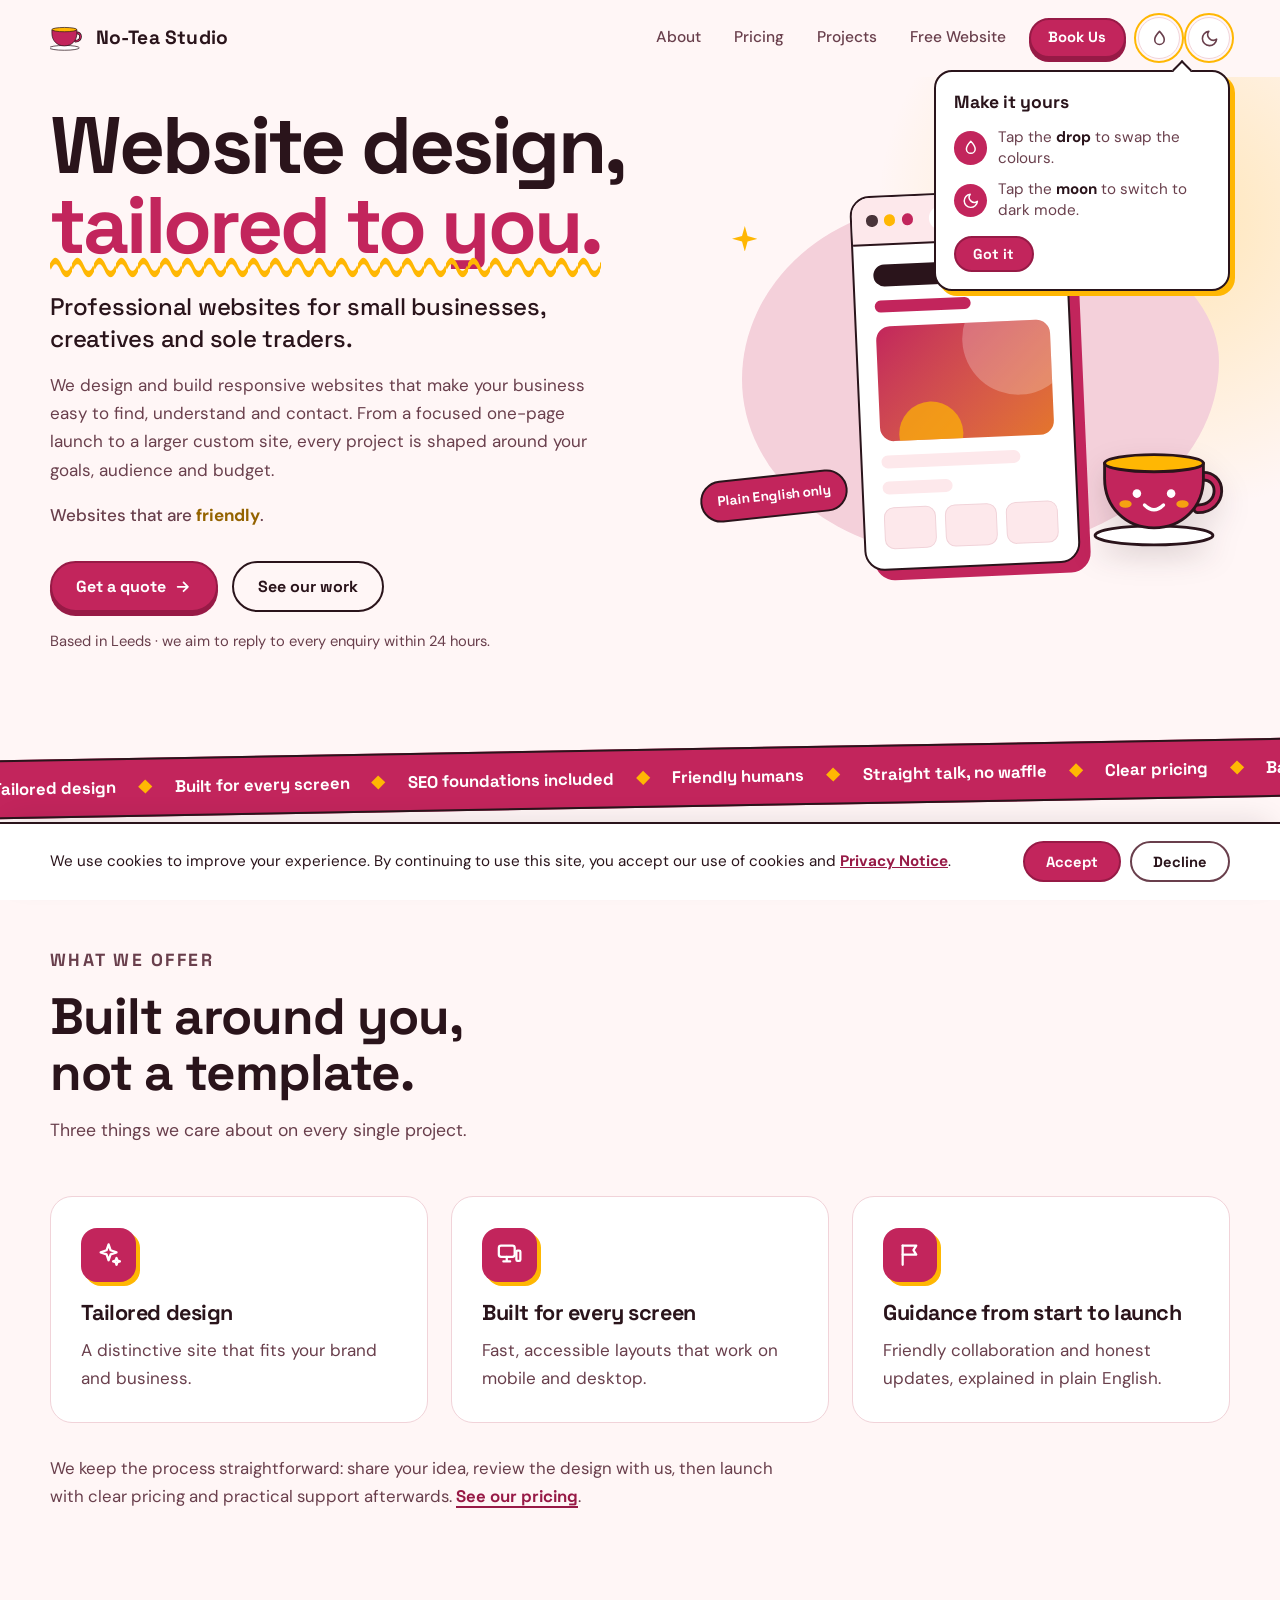
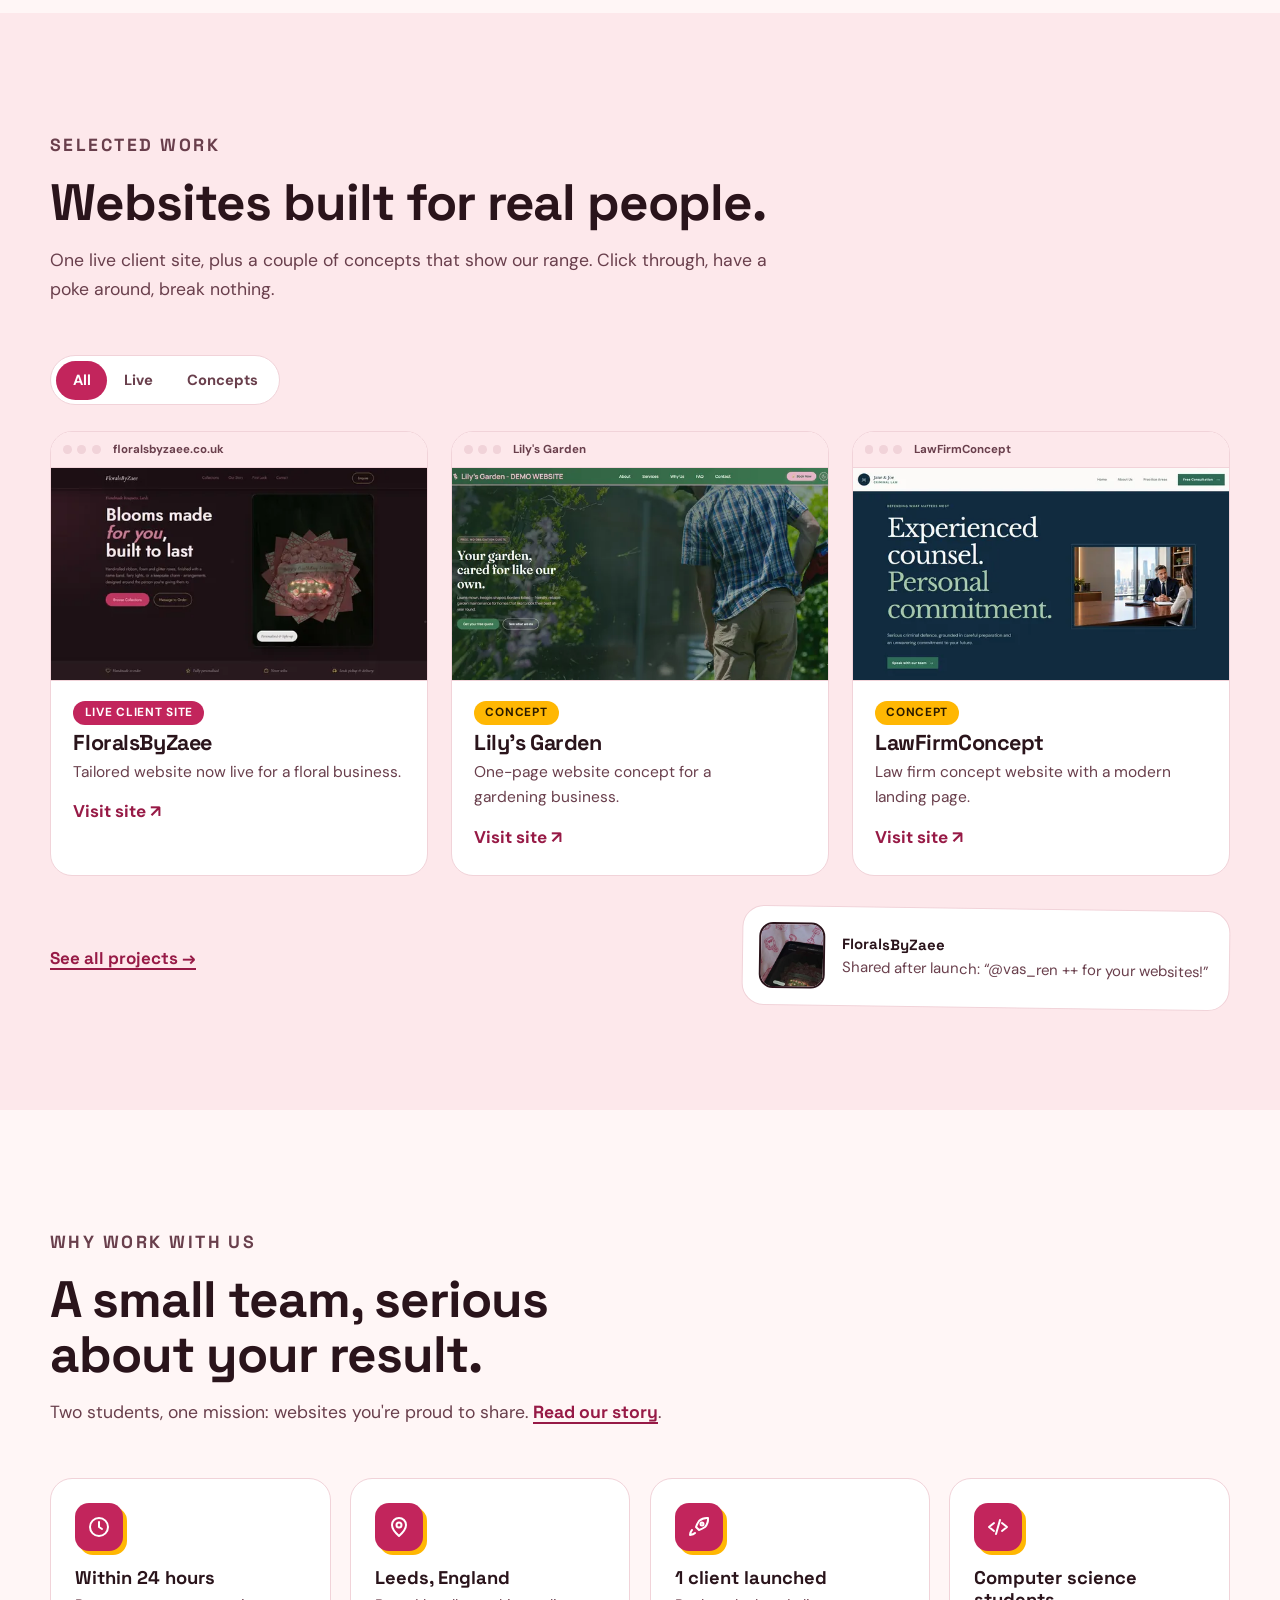
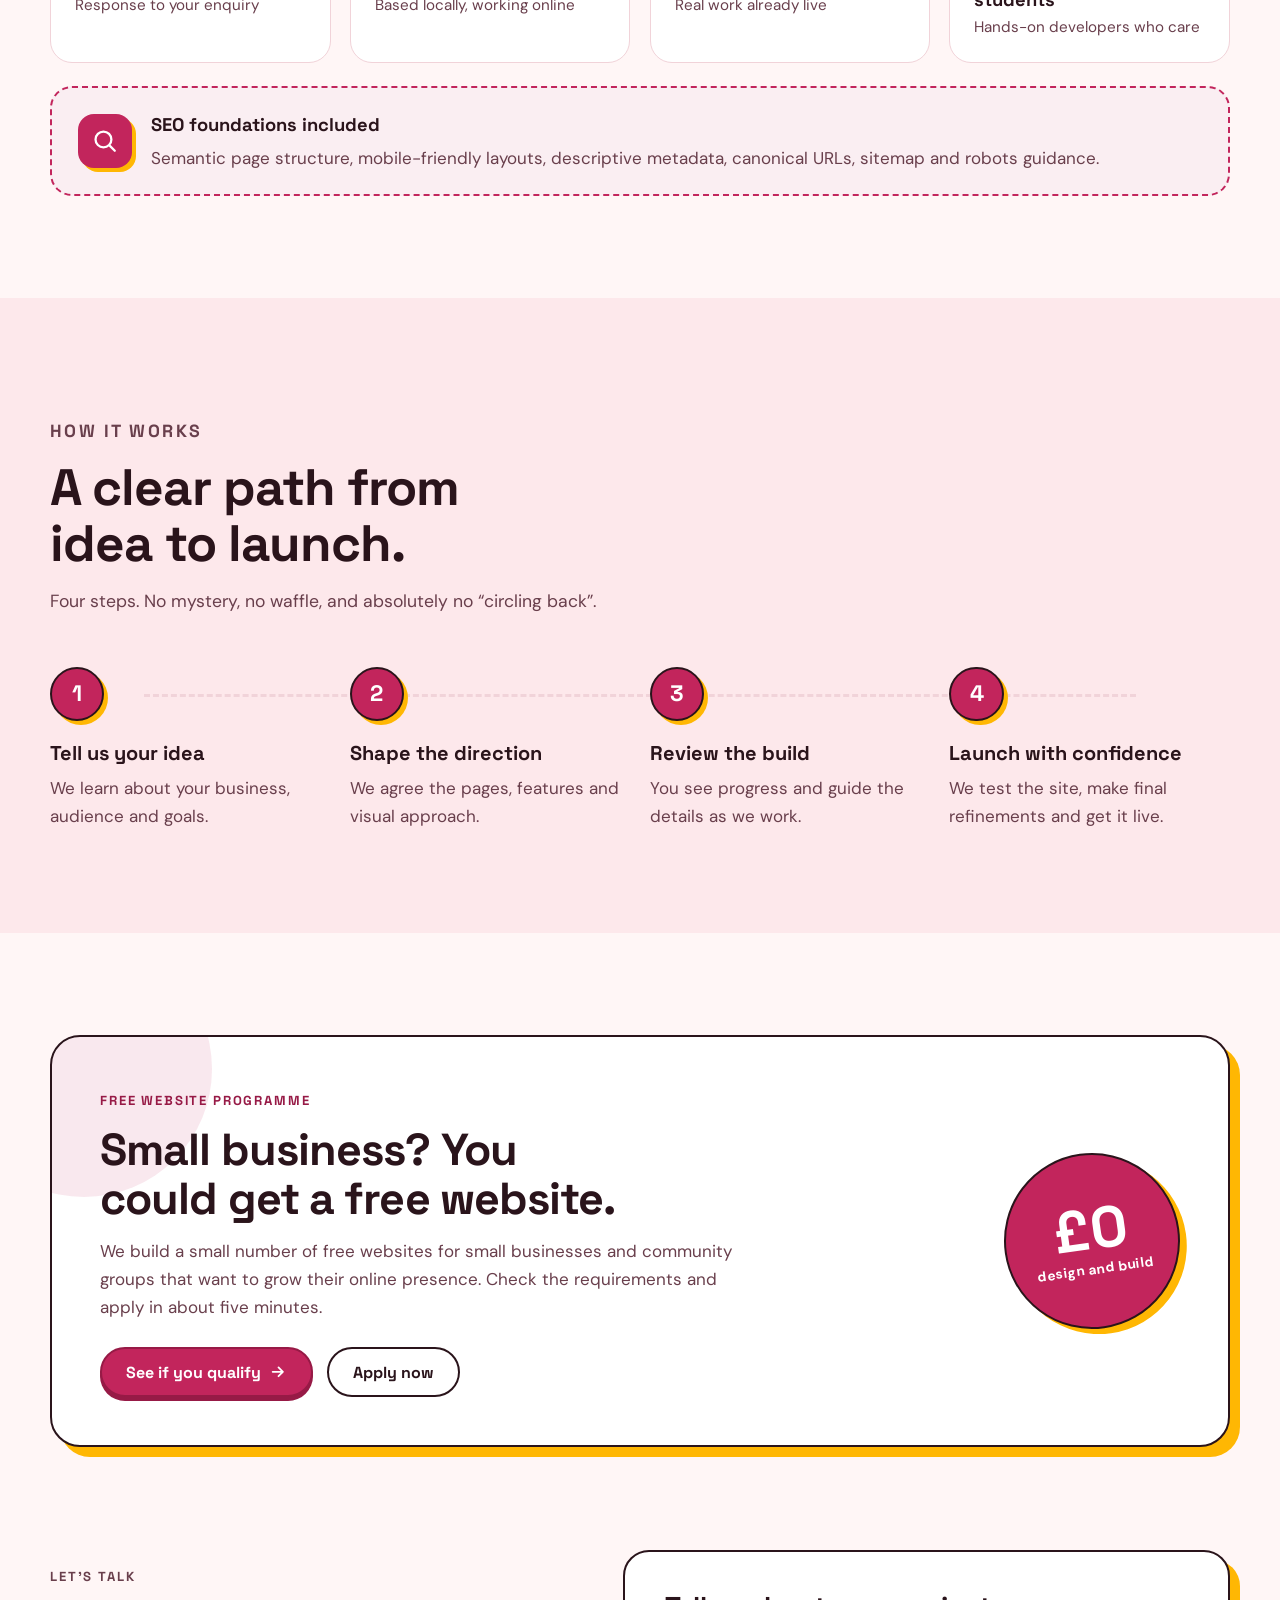
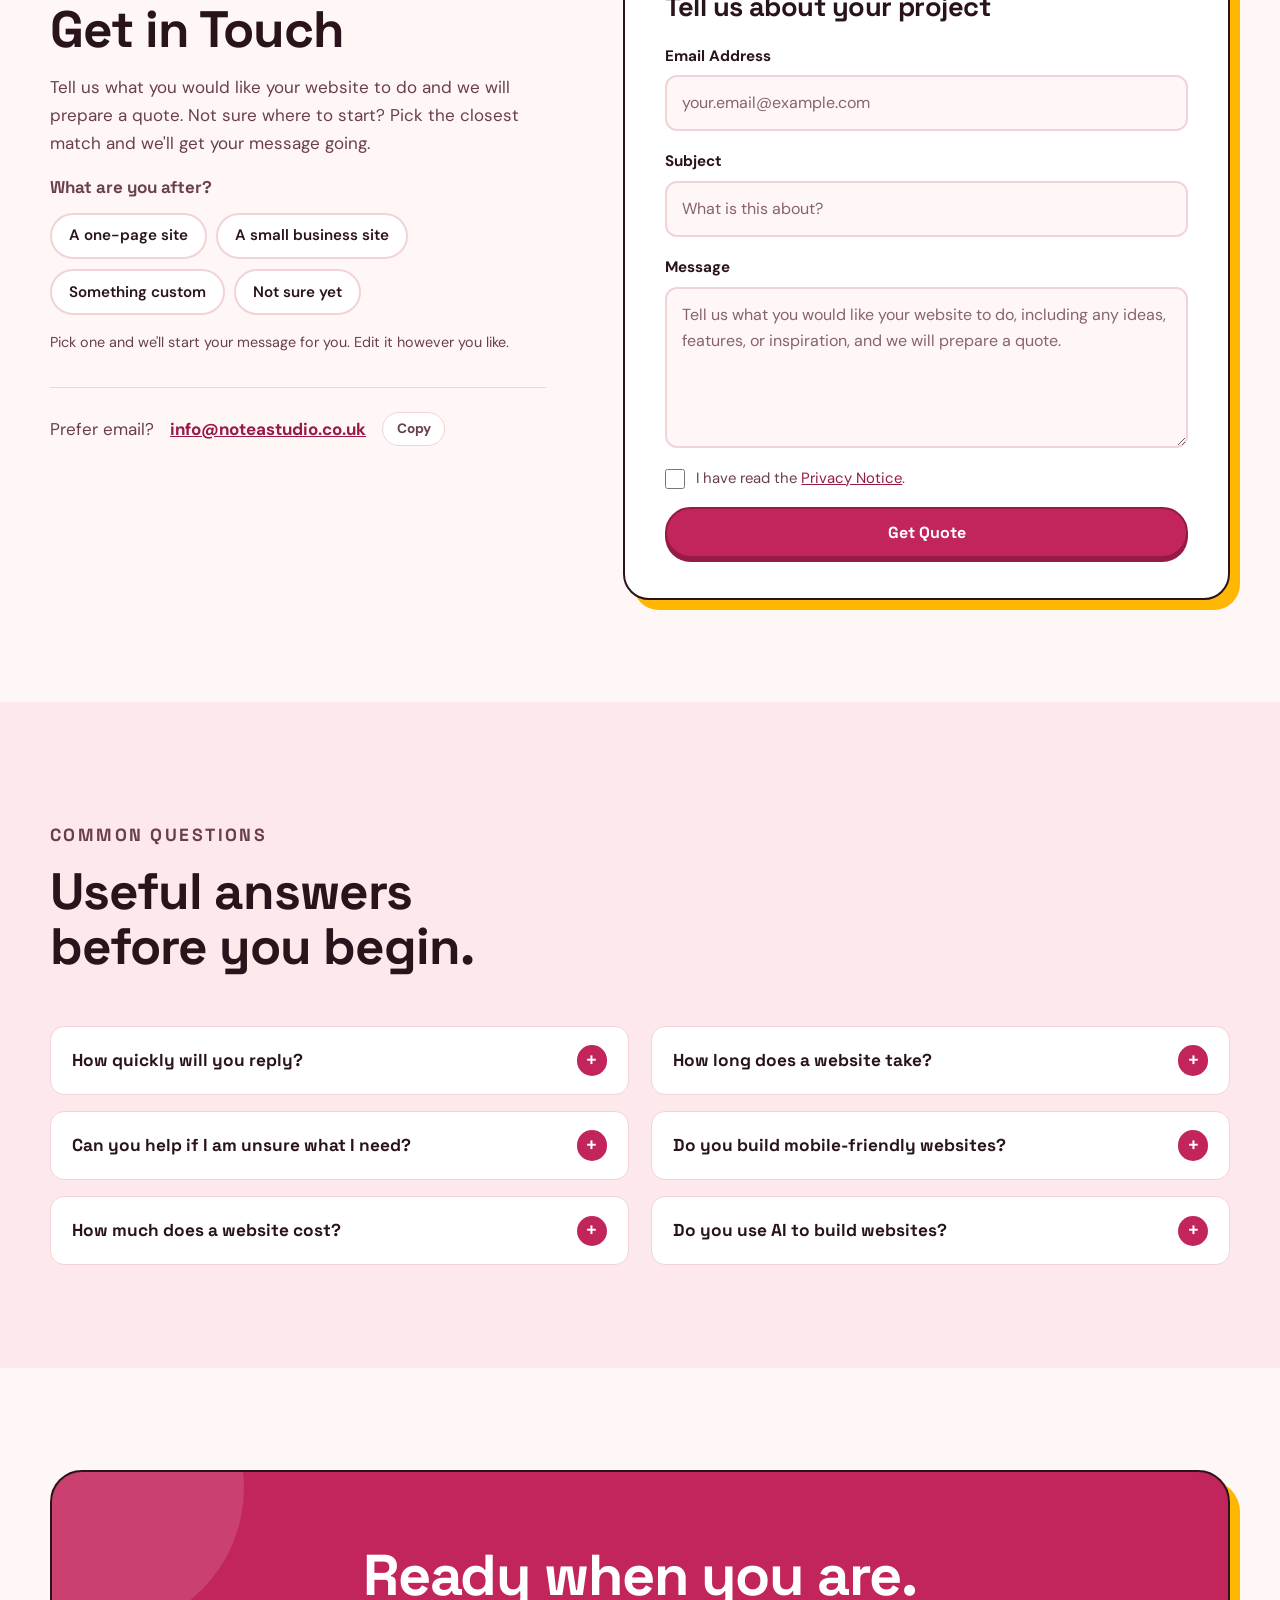
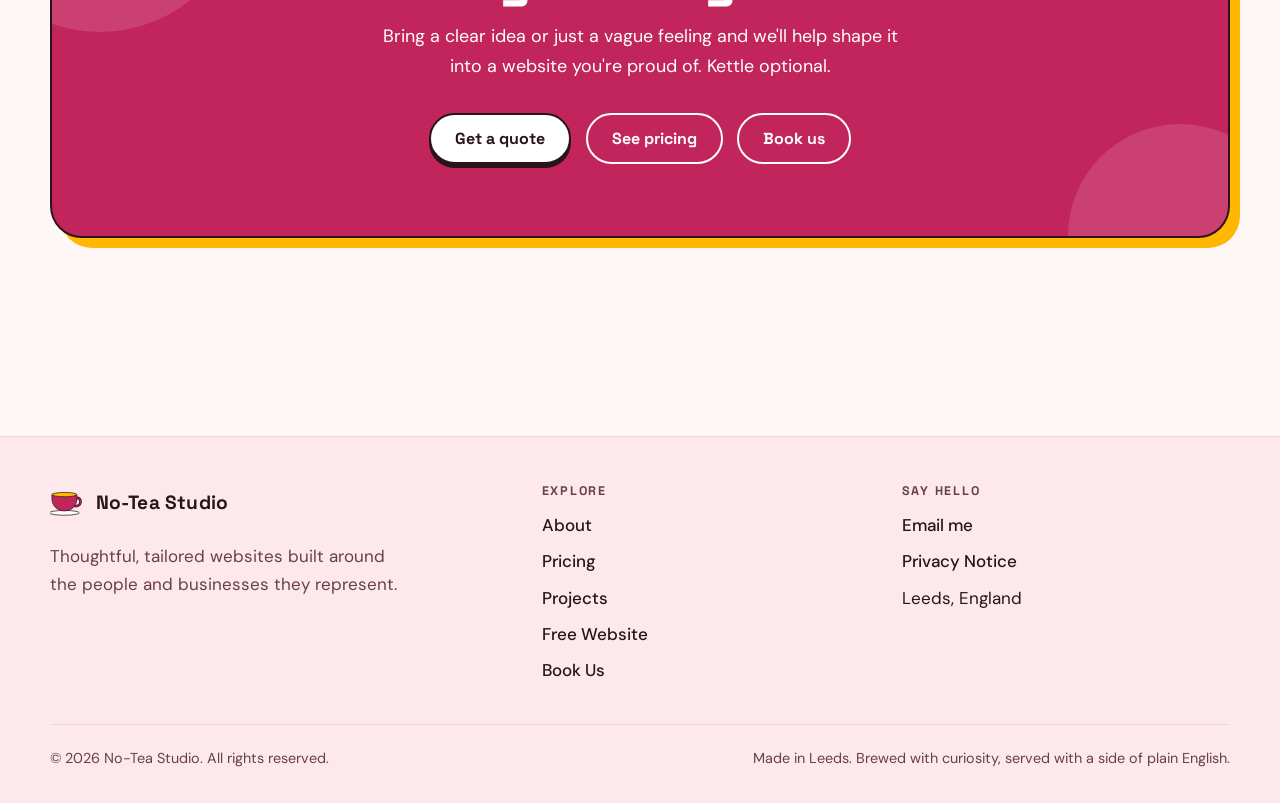
==== index.html @ a6f44cc9 "Free website section" ====
<!DOCTYPE html>
<html lang="en-GB" data-theme="light" data-palette="hibiscus">
<head>
    <meta charset="UTF-8">
    <!-- Sets theme (light/dark) and palette before first paint so there is no flash.
         Falls back to a visible page if home.js ever fails to load. -->
    <script>
        (function () {
            var d = document.documentElement;
            var theme = 'light';
            var palette = 'hibiscus';
            try {
                var stored = localStorage.getItem('theme');
                theme = stored || (window.matchMedia && window.matchMedia('(prefers-color-scheme: dark)').matches ? 'dark' : 'light');
                var p = localStorage.getItem('palette');
                if (/^(matcha|builders|earlgrey|hibiscus)$/.test(p || '')) { palette = p; }
            } catch (e) { }
            d.setAttribute('data-theme', theme);
            d.setAttribute('data-palette', palette);
            d.classList.add('js');
            setTimeout(function () {
                if (!d.classList.contains('js-ready')) { d.classList.remove('js'); }
            }, 5000);
        })();
    </script>
    <meta name="viewport" content="width=device-width, initial-scale=1.0">
    <meta name="color-scheme" content="light dark">
    <meta name="theme-color" content="#fff6f6" media="(prefers-color-scheme: light)">
    <meta name="theme-color" content="#1a0d12" media="(prefers-color-scheme: dark)">

    <!-- Traditional fallback favicon for older browsers -->
    <link rel="shortcut icon" href="/images/favicon.ico">

    <!-- Standard PNG favicons for modern browsers and Google Search -->
    <link rel="icon" type="image/png" sizes="32x32" href="/images/favicon-32x32.png">
    <link rel="icon" type="image/png" sizes="192x192" href="/images/favicon-192x192.png">

    <!-- Apple Touch Icon for iOS devices -->
    <link rel="apple-touch-icon" sizes="180x180" href="/images/apple-touch-icon.png">

    <title>No-Tea Studio | Tailored Website Design</title>
    <meta name="description" content="No-Tea Studio creates thoughtful, tailored websites for businesses and people with something to say.">
    <meta name="author" content="No-Tea Studio">
    <meta name="robots" content="index, follow, max-image-preview:large">
    <link rel="canonical" href="https://noteastudio.co.uk/">
    <link rel="alternate" hreflang="en-GB" href="https://noteastudio.co.uk/">
    <link rel="alternate" hreflang="x-default" href="https://noteastudio.co.uk/">

    <!-- Open Graph / social sharing -->
    <meta property="og:title" content="No-Tea Studio | Tailored Website Design">
    <meta property="og:description" content="Thoughtful, tailored websites built around the people and businesses they represent.">
    <meta property="og:type" content="website">
    <meta property="og:url" content="https://noteastudio.co.uk/">
    <meta property="og:site_name" content="No-Tea Studio">
    <meta property="og:locale" content="en_GB">
    <meta property="og:image" content="https://noteastudio.co.uk/images/og-image.png">
    <meta property="og:image:width" content="1200">
    <meta property="og:image:height" content="630">
    <meta property="og:image:alt" content="No-Tea Studio: website design, tailored to you, with a preview of a client website.">
    <meta name="twitter:card" content="summary_large_image">
    <meta name="twitter:title" content="No-Tea Studio | Tailored Website Design">
    <meta name="twitter:description" content="Thoughtful, tailored websites built around the people and businesses they represent.">
    <meta name="twitter:image" content="https://noteastudio.co.uk/images/og-image.png">
    <meta name="twitter:image:alt" content="No-Tea Studio: website design, tailored to you, with a preview of a client website.">

    <!-- Fonts -->
    <link rel="preconnect" href="https://fonts.googleapis.com">
    <link rel="preconnect" href="https://fonts.gstatic.com" crossorigin>
    <link rel="stylesheet" href="https://fonts.googleapis.com/css2?family=DM+Sans:wght@400;500;700&family=Space+Grotesk:wght@500;600;700&display=swap">
    <link rel="stylesheet" href="home.css">

    <!-- Structured data: business, website, page and FAQ (FAQ text mirrors the visible FAQ below) -->
    <script type="application/ld+json">
        {
            "@context": "https://schema.org",
            "@graph": [
                {
                    "@type": "ProfessionalService",
                    "@id": "https://noteastudio.co.uk/#business",
                    "name": "No-Tea Studio",
                    "description": "Thoughtful, tailored website design services.",
                    "email": "info@noteastudio.co.uk",
                    "url": "https://noteastudio.co.uk/",
                    "logo": "https://noteastudio.co.uk/images/favicon-192x192.png",
                    "image": "https://noteastudio.co.uk/images/og-image.png",
                    "address": {
                        "@type": "PostalAddress",
                        "addressLocality": "Leeds",
                        "addressRegion": "England",
                        "addressCountry": "GB"
                    },
                    "areaServed": "Leeds, England",
                    "serviceType": "Website design",
                    "contactPoint": {
                        "@type": "ContactPoint",
                        "contactType": "customer enquiries",
                        "email": "info@noteastudio.co.uk",
                        "availableLanguage": "English"
                    },
                    "hasOfferCatalog": {
                        "@type": "OfferCatalog",
                        "name": "Website design services",
                        "itemListElement": [
                            { "@type": "Offer", "itemOffered": { "@type": "Service", "name": "Tailored website design" } },
                            { "@type": "Offer", "itemOffered": { "@type": "Service", "name": "Responsive, mobile-friendly website development" } },
                            { "@type": "Offer", "itemOffered": { "@type": "Service", "name": "SEO foundations for new websites" } }
                        ]
                    }
                },
                {
                    "@type": "WebSite",
                    "@id": "https://noteastudio.co.uk/#website",
                    "url": "https://noteastudio.co.uk/",
                    "name": "No-Tea Studio",
                    "inLanguage": "en-GB",
                    "publisher": { "@id": "https://noteastudio.co.uk/#business" }
                },
                {
                    "@type": "WebPage",
                    "@id": "https://noteastudio.co.uk/#webpage",
                    "url": "https://noteastudio.co.uk/",
                    "name": "No-Tea Studio | Tailored Website Design",
                    "description": "No-Tea Studio creates thoughtful, tailored websites for businesses and people with something to say.",
                    "inLanguage": "en-GB",
                    "isPartOf": { "@id": "https://noteastudio.co.uk/#website" },
                    "about": { "@id": "https://noteastudio.co.uk/#business" },
                    "primaryImageOfPage": {
                        "@type": "ImageObject",
                        "url": "https://noteastudio.co.uk/images/og-image.png",
                        "width": 1200,
                        "height": 630
                    }
                },
                {
                    "@type": "FAQPage",
                    "mainEntity": [
                        {
                            "@type": "Question",
                            "name": "How quickly will you reply?",
                            "acceptedAnswer": {
                                "@type": "Answer",
                                "text": "We aim to respond to every enquiry within 24 hours."
                            }
                        },
                        {
                            "@type": "Question",
                            "name": "How long does a website take?",
                            "acceptedAnswer": {
                                "@type": "Answer",
                                "text": "Timing depends on the size and complexity of the project. We agree a clear timeline before development begins."
                            }
                        },
                        {
                            "@type": "Question",
                            "name": "Can you help if I am unsure what I need?",
                            "acceptedAnswer": {
                                "@type": "Answer",
                                "text": "Yes. We can help shape the pages, features and direction around your goals and budget."
                            }
                        },
                        {
                            "@type": "Question",
                            "name": "Do you build mobile-friendly websites?",
                            "acceptedAnswer": {
                                "@type": "Answer",
                                "text": "Yes. Every site is designed and tested to work across mobile, tablet and desktop screens."
                            }
                        },
                        {
                            "@type": "Question",
                            "name": "How much does a website cost?",
                            "acceptedAnswer": {
                                "@type": "Answer",
                                "text": "It depends on the size and features of your site. We keep pricing transparent with no hidden fees, and you can see our packages on the Pricing page."
                            }
                        },
                        {
                            "@type": "Question",
                            "name": "Do you use AI to build websites?",
                            "acceptedAnswer": {
                                "@type": "Answer",
                                "text": "We write custom code ourselves and use AI as a helper for things like styling refinement, colour palettes, bulk updates and optimisation. We review everything, and we are open about how we work."
                            }
                        }
                    ]
                }
            ]
        }
    </script>
</head>
<body>
    <a class="skip-link" href="#main">Skip to content</a>
    <div class="progress" aria-hidden="true"><span></span></div>

    <header class="site-header">
        <nav class="nav container" aria-label="Main">
            <a class="brand" href="/" aria-label="No-Tea Studio, home">
                <svg viewBox="20 44 150 94" aria-hidden="true">
                    <ellipse class="cup-saucer" cx="80" cy="132" rx="62" ry="10" />
                    <path class="cup-handle" d="M128 70c26-4 26 34-2 34" />
                    <path class="cup-handle-in" d="M128 70c26-4 26 34-2 34" />
                    <path class="cup-body" d="M28 56h104v16c0 30-22 52-52 52s-52-22-52-52z" />
                    <ellipse class="cup-tea" cx="80" cy="56" rx="52" ry="9" />
                </svg>
                <span>No-Tea Studio</span>
            </a>

            <div class="nav-panel" id="nav-panel">
                <ul class="nav-links">
                    <li><a href="/about/">About</a></li>
                    <li><a href="/pricing/">Pricing</a></li>
                    <li><a href="/projects/">Projects</a></li>
                    <li><a href="/free-website/">Free Website</a></li>
                </ul>
                <a class="btn btn-primary btn-sm nav-cta" href="/bookings/">Book Us</a>
            </div>

            <div class="nav-tools">
                <!-- Palette picker: Hibiscus (pink) is the default; visitors can switch and the choice is remembered -->
                <div class="palette">
                    <button class="tool-btn palette-btn" type="button" aria-haspopup="true" aria-expanded="false" aria-controls="palette-pop" aria-label="Choose a colour palette">
                        <svg viewBox="0 0 24 24" aria-hidden="true"><path d="M12 3s6 6.2 6 10.5A6 6 0 0 1 6 13.5C6 9.2 12 3 12 3z" /></svg>
                    </button>
                    <div class="palette-pop" id="palette-pop" role="radiogroup" aria-label="Colour palette" hidden>
                        <p class="palette-title">Pick your brew</p>
                        <button type="button" role="radio" aria-checked="true" data-palette="hibiscus"><span class="swatch" style="--sw1:#c2255c;--sw2:#ffb703"></span>Hibiscus</button>
                        <button type="button" role="radio" aria-checked="false" data-palette="matcha"><span class="swatch" style="--sw1:#2d6a4f;--sw2:#ff7a45"></span>Matcha</button>
                        <button type="button" role="radio" aria-checked="false" data-palette="builders"><span class="swatch" style="--sw1:#a24a17;--sw2:#f2b134"></span>Builder's Tea</button>
                        <button type="button" role="radio" aria-checked="false" data-palette="earlgrey"><span class="swatch" style="--sw1:#4a52c4;--sw2:#f59fb5"></span>Earl Grey</button>
                    </div>
                </div>

                <button class="theme-toggle" type="button" aria-label="Toggle dark mode">
                    <svg class="icon-sun" viewBox="0 0 24 24">
                        <circle cx="12" cy="12" r="4" />
                        <path d="M12 2v2M12 20v2M4.93 4.93l1.41 1.41M17.66 17.66l1.41 1.41M2 12h2M20 12h2M6.34 17.66l-1.41 1.41M19.07 4.93l-1.41 1.41" />
                    </svg>
                    <svg class="icon-moon" viewBox="0 0 24 24">
                        <path d="M21 12.79A9 9 0 1 1 11.21 3 7 7 0 0 0 21 12.79Z" />
                    </svg>
                </button>

                <button class="tool-btn nav-burger" type="button" aria-expanded="false" aria-controls="nav-panel" aria-label="Open menu"><span></span></button>
            </div>
        </nav>
    </header>

    <main id="main">
        <!-- ============ HERO ============ -->
        <section class="hero" aria-labelledby="hero-heading">
            <div class="container hero-grid">
                <div class="hero-text">
                    <h1 id="hero-heading">Website design, <span class="hl">tailored to you.</span></h1>
                    <p class="lead">Professional websites for small businesses, creatives and sole traders.</p>
                    <p class="hero-copy">We design and build responsive websites that make your business easy to find, understand and contact. From a focused one-page launch to a larger custom site, every project is shaped around your goals, audience and budget.</p>
                    <p class="rotator-line">Websites that are <span class="rotator" data-words="friendly|fast|findable|plain-spoken|mobile-ready|yours">friendly</span>.</p>
                    <div class="hero-actions">
                        <a class="btn btn-primary" href="#contact">Get a quote
                            <svg viewBox="0 0 24 24" aria-hidden="true"><path d="M5 12h14M13 6l6 6-6 6" /></svg></a>
                        <a class="btn btn-ghost" href="#work">See our work</a>
                    </div>
                    <p class="hero-note">Based in Leeds &middot; we aim to reply to every enquiry within 24 hours.</p>
                </div>

                <div class="hero-art">
                    <div class="art-blob" aria-hidden="true"></div>
                    <svg class="spark spark-a" viewBox="0 0 24 24" aria-hidden="true"><path d="M12 0l2.6 9.4L24 12l-9.4 2.6L12 24l-2.6-9.4L0 12l9.4-2.6z" /></svg>
                    <svg class="spark spark-b" viewBox="0 0 24 24" aria-hidden="true"><path d="M12 0l2.6 9.4L24 12l-9.4 2.6L12 24l-2.6-9.4L0 12l9.4-2.6z" /></svg>
                    <div class="sticker sticker-a" aria-hidden="true">24-hour reply goal</div>
                    <div class="sticker sticker-b" aria-hidden="true">Plain English only</div>

                    <div class="art-layer" data-depth="12" aria-hidden="true">
                        <div class="art-window">
                            <div class="art-bar"><i></i><i></i><i></i><span class="art-url">yourbrand.co.uk</span></div>
                            <div class="art-body">
                                <span class="art-line strong w-80"></span>
                                <span class="art-line pop w-55"></span>
                                <div class="art-hero-img"></div>
                                <span class="art-line w-80"></span>
                                <span class="art-line w-40"></span>
                                <div class="art-cards"><span></span><span></span><span></span></div>
                            </div>
                        </div>
                    </div>

                    <button class="art-cup" type="button" aria-label="Teacup: hover or focus for a fun fact">
                        <svg viewBox="0 0 160 150" aria-hidden="true">
                            <g class="cup-steam">
                                <path d="M58 40c-8-8 8-14 0-26" />
                                <path d="M82 40c-8-8 8-14 0-26" />
                                <path d="M106 40c-8-8 8-14 0-26" />
                            </g>
                            <ellipse class="cup-saucer" cx="80" cy="132" rx="62" ry="10" />
                            <path class="cup-handle" d="M128 70c26-4 26 34-2 34" />
                            <path class="cup-handle-in" d="M128 70c26-4 26 34-2 34" />
                            <path class="cup-body" d="M28 56h104v16c0 30-22 52-52 52s-52-22-52-52z" />
                            <ellipse class="cup-tea" cx="80" cy="56" rx="52" ry="9" />
                            <circle class="cup-eye" cx="62" cy="88" r="4.5" />
                            <circle class="cup-eye" cx="98" cy="88" r="4.5" />
                            <ellipse class="cup-cheek" cx="50" cy="99" rx="6.5" ry="4" />
                            <ellipse class="cup-cheek" cx="110" cy="99" rx="6.5" ry="4" />
                            <path class="cup-face" d="M70 100q10 10 20 0" />
                        </svg>
                    </button>
                    <p class="cup-bubble" id="cup-bubble" role="status" aria-live="polite"></p>
                </div>
            </div>
        </section>

        <div class="marquee-wrap">
            <div class="marquee" role="group" aria-label="What you get with No-Tea Studio">
                <div class="marquee-track">
                    <ul class="marquee-group">
                        <li>Tailored design</li>
                        <li>Built for every screen</li>
                        <li>SEO foundations included</li>
                        <li>Friendly humans</li>
                        <li>Straight talk, no waffle</li>
                        <li>Clear pricing</li>
                        <li>Based in Leeds</li>
                        <li>Tea optional</li>
                    </ul>
                    <ul class="marquee-group" aria-hidden="true">
                        <li>Tailored design</li>
                        <li>Built for every screen</li>
                        <li>SEO foundations included</li>
                        <li>Friendly humans</li>
                        <li>Straight talk, no waffle</li>
                        <li>Clear pricing</li>
                        <li>Based in Leeds</li>
                        <li>Tea optional</li>
                    </ul>
                </div>
            </div>
        </div>

        <!-- ============ WHAT WE OFFER ============ -->
        <section class="section" id="services" aria-labelledby="offer-heading">
            <div class="container">
                <div class="section-head reveal">
                    <p class="eyebrow">What we offer</p>
                    <h2 id="offer-heading">Built around you, not a template.</h2>
                    <p>Three things we care about on every single project.</p>
                </div>
                <ul class="offer-grid" aria-label="What we offer">
                    <li class="offer-card reveal">
                        <div class="icon-tile" aria-hidden="true">
                            <svg viewBox="0 0 24 24"><path d="M12 3l1.8 5.2L19 10l-5.2 1.8L12 17l-1.8-5.2L5 10l5.2-1.8z" /><path d="M19 15l.8 2.2L22 18l-2.2.8L19 21l-.8-2.2L16 18l2.2-.8z" /></svg>
                        </div>
                        <h3>Tailored design</h3>
                        <p>A distinctive site that fits your brand and business.</p>
                    </li>
                    <li class="offer-card reveal">
                        <div class="icon-tile" aria-hidden="true">
                            <svg viewBox="0 0 24 24"><rect x="2.5" y="4" width="14" height="10" rx="2" /><path d="M6.5 18h6M9.5 14v4" /><rect x="18" y="8.5" width="3.5" height="9" rx="1" /></svg>
                        </div>
                        <h3>Built for every screen</h3>
                        <p>Fast, accessible layouts that work on mobile and desktop.</p>
                    </li>
                    <li class="offer-card reveal">
                        <div class="icon-tile" aria-hidden="true">
                            <svg viewBox="0 0 24 24"><path d="M5 21V4" /><path d="M5 4h12l-2.5 4 2.5 4H5" /></svg>
                        </div>
                        <h3>Guidance from start to launch</h3>
                        <p>Friendly collaboration and honest updates, explained in plain English.</p>
                    </li>
                </ul>
                <p class="offer-note reveal">We keep the process straightforward: share your idea, review the design with us, then launch with clear pricing and practical support afterwards. <a class="text-link" href="/pricing/">See our pricing</a>.</p>
            </div>
        </section>

        <!-- ============ SELECTED WORK ============ -->
        <section class="section section-alt" id="work" aria-labelledby="results-heading">
            <div class="container">
                <div class="section-head reveal">
                    <p class="eyebrow">Selected work</p>
                    <h2 id="results-heading">Websites built for real people.</h2>
                    <p>One live client site, plus a couple of concepts that show our range. Click through, have a poke around, break nothing.</p>
                </div>

                <div class="work-tools reveal">
                    <div class="seg" role="group" aria-label="Filter projects">
                        <button type="button" data-filter="all" aria-pressed="true">All</button>
                        <button type="button" data-filter="live" aria-pressed="false">Live</button>
                        <button type="button" data-filter="concept" aria-pressed="false">Concepts</button>
                    </div>
                </div>

                <div class="work-grid">
                    <a class="work-card reveal" data-kind="live" href="https://floralsbyzaee.co.uk/" target="_blank" rel="noopener noreferrer">
                        <div class="work-shot">
                            <div class="work-chrome" aria-hidden="true"><i></i><i></i><i></i><span>floralsbyzaee.co.uk</span></div>
                            <img src="/images/floralsbyzaee-1100.webp"
                                srcset="/images/floralsbyzaee-640.webp 640w, /images/floralsbyzaee-1100.webp 1100w"
                                sizes="(max-width: 880px) 92vw, 380px"
                                width="1100" height="507" loading="lazy" decoding="async"
                                alt="Preview of the FloralsByZaee website">
                        </div>
                        <div class="work-info">
                            <span class="work-tag is-live">Live client site</span>
                            <h3>FloralsByZaee</h3>
                            <p>Tailored website now live for a floral business.</p>
                            <span class="work-visit">Visit site <span aria-hidden="true">&nearr;</span></span>
                        </div>
                    </a>
                    <a class="work-card reveal" data-kind="concept" href="https://unity59397.github.io/Lily-sGarden/" target="_blank" rel="noopener noreferrer">
                        <div class="work-shot">
                            <div class="work-chrome" aria-hidden="true"><i></i><i></i><i></i><span>Lily's Garden</span></div>
                            <img src="/images/lilys-garden-1100.webp"
                                srcset="/images/lilys-garden-640.webp 640w, /images/lilys-garden-1100.webp 1100w"
                                sizes="(max-width: 880px) 92vw, 380px"
                                width="1100" height="593" loading="lazy" decoding="async"
                                alt="Preview of the Lily's Garden website">
                        </div>
                        <div class="work-info">
                            <span class="work-tag">Concept</span>
                            <h3>Lily's Garden</h3>
                            <p>One-page website concept for a gardening business.</p>
                            <span class="work-visit">Visit site <span aria-hidden="true">&nearr;</span></span>
                        </div>
                    </a>
                    <a class="work-card reveal" data-kind="concept" href="https://unity59397.github.io/Jane-Jill-Law-Firm/" target="_blank" rel="noopener noreferrer">
                        <div class="work-shot">
                            <div class="work-chrome" aria-hidden="true"><i></i><i></i><i></i><span>LawFirmConcept</span></div>
                            <img src="/images/lawfirmconcept-1100.webp"
                                srcset="/images/lawfirmconcept-640.webp 640w, /images/lawfirmconcept-1100.webp 1100w"
                                sizes="(max-width: 880px) 92vw, 380px"
                                width="1100" height="559" loading="lazy" decoding="async"
                                alt="Preview of the LawFirmConcept website">
                        </div>
                        <div class="work-info">
                            <span class="work-tag">Concept</span>
                            <h3>LawFirmConcept</h3>
                            <p>Law firm concept website with a modern landing page.</p>
                            <span class="work-visit">Visit site <span aria-hidden="true">&nearr;</span></span>
                        </div>
                    </a>
                </div>

                <div class="work-foot reveal">
                    <a class="text-link" href="/projects/">See all projects &rarr;</a>
                    <figure class="testimonial">
                        <button class="testimonial-btn" type="button" data-lightbox-src="/images/FloralsByZaee-story-review.jpg" data-lightbox-alt="FloralsByZaee website shown in a client Snapchat story" aria-label="Enlarge the FloralsByZaee client feedback image">
                            <img src="/images/floralsbyzaee-story-200.webp" width="200" height="355" loading="lazy" decoding="async" alt="FloralsByZaee website shown in a client Snapchat story">
                        </button>
                        <figcaption><strong>FloralsByZaee</strong><span>Shared after launch: &ldquo;@vas_ren ++ for your websites!&rdquo;</span></figcaption>
                    </figure>
                </div>
            </div>
        </section>

        <!-- ============ WHY WORK WITH US ============ -->
        <section class="section" id="why" aria-labelledby="trust-heading">
            <div class="container">
                <div class="section-head reveal">
                    <p class="eyebrow">Why work with us</p>
                    <h2 id="trust-heading">A small team, serious about your result.</h2>
                    <p>Two students, one mission: websites you're proud to share. <a class="text-link" href="/about/">Read our story</a>.</p>
                </div>
                <ul class="trust-grid">
                    <li class="trust-item reveal">
                        <div class="icon-tile" aria-hidden="true"><svg viewBox="0 0 24 24"><circle cx="12" cy="12" r="9" /><path d="M12 7v5l3 2" /></svg></div>
                        <strong>Within 24 hours</strong>
                        <span>Response to your enquiry</span>
                    </li>
                    <li class="trust-item reveal">
                        <div class="icon-tile" aria-hidden="true"><svg viewBox="0 0 24 24"><path d="M12 21s-7-6.2-7-11a7 7 0 0 1 14 0c0 4.8-7 11-7 11z" /><circle cx="12" cy="10" r="2.5" /></svg></div>
                        <strong>Leeds, England</strong>
                        <span>Based locally, working online</span>
                    </li>
                    <li class="trust-item reveal">
                        <div class="icon-tile" aria-hidden="true"><svg viewBox="0 0 24 24"><path d="M5 15c-1.5 1.5-2 5-2 5s3.5-.5 5-2" /><path d="M12 15l-3-3a22 22 0 0 1 3-6 12 12 0 0 1 9-3 12 12 0 0 1-3 9 22 22 0 0 1-6 3z" /><circle cx="15" cy="9" r="1.5" /></svg></div>
                        <strong>1 client launched</strong>
                        <span>Real work already live</span>
                    </li>
                    <li class="trust-item reveal">
                        <div class="icon-tile" aria-hidden="true"><svg viewBox="0 0 24 24"><path d="M8 8l-5 4 5 4M16 8l5 4-5 4M14 5l-4 14" /></svg></div>
                        <strong>Computer science students</strong>
                        <span>Hands-on developers who care</span>
                    </li>
                </ul>
                <div class="seo-proof reveal">
                    <div class="icon-tile" aria-hidden="true"><svg viewBox="0 0 24 24"><circle cx="11" cy="11" r="7" /><path d="M21 21l-4.3-4.3" /></svg></div>
                    <div>
                        <strong>SEO foundations included</strong>
                        <span>Semantic page structure, mobile-friendly layouts, descriptive metadata, canonical URLs, sitemap and robots guidance.</span>
                    </div>
                </div>
            </div>
        </section>

        <!-- ============ HOW IT WORKS ============ -->
        <section class="section section-alt" id="process" aria-labelledby="process-heading">
            <div class="container">
                <div class="section-head reveal">
                    <p class="eyebrow">How it works</p>
                    <h2 id="process-heading">A clear path from idea to launch.</h2>
                    <p>Four steps. No mystery, no waffle, and absolutely no &ldquo;circling back&rdquo;.</p>
                </div>
                <ol class="steps">
                    <li class="step reveal"><strong>Tell us your idea</strong><span>We learn about your business, audience and goals.</span></li>
                    <li class="step reveal"><strong>Shape the direction</strong><span>We agree the pages, features and visual approach.</span></li>
                    <li class="step reveal"><strong>Review the build</strong><span>You see progress and guide the details as we work.</span></li>
                    <li class="step reveal"><strong>Launch with confidence</strong><span>We test the site, make final refinements and get it live.</span></li>
                </ol>
            </div>
        </section>

        <!-- ============ FREE WEBSITE PROMO ============ -->
        <section class="section promo-section" aria-labelledby="promo-heading">
            <div class="container">
                <div class="promo reveal">
                    <div class="promo-copy">
                        <p class="eyebrow">Free website programme</p>
                        <h2 id="promo-heading">Small business? You could get a free website.</h2>
                        <p>We build a small number of free websites for small businesses and community groups that want to grow their online presence. Check the requirements and apply in about five minutes.</p>
                        <div class="promo-actions">
                            <a class="btn btn-primary" href="/free-website/">See if you qualify
                                <svg viewBox="0 0 24 24" aria-hidden="true"><path d="M5 12h14M13 6l6 6-6 6" /></svg></a>
                            <a class="btn btn-ghost" href="/free-website/#apply">Apply now</a>
                        </div>
                    </div>
                    <div class="promo-badge" aria-hidden="true">
                        <span>&pound;0</span>
                        <small>design and build</small>
                    </div>
                </div>
            </div>
        </section>

        <!-- ============ CONTACT ============ -->
        <section class="section" id="contact" aria-labelledby="contact-heading">
            <div class="container contact-grid">
                <div class="contact-intro reveal">
                    <p class="eyebrow">Let's talk</p>
                    <h2 id="contact-heading">Get in Touch</h2>
                    <p>Tell us what you would like your website to do and we will prepare a quote. Not sure where to start? Pick the closest match and we'll get your message going.</p>

                    <p class="chips-label" id="chips-label">What are you after?</p>
                    <div class="chips" role="group" aria-labelledby="chips-label">
                        <button class="chip" type="button" data-preset="onepage" aria-pressed="false">A one-page site</button>
                        <button class="chip" type="button" data-preset="business" aria-pressed="false">A small business site</button>
                        <button class="chip" type="button" data-preset="custom" aria-pressed="false">Something custom</button>
                        <button class="chip" type="button" data-preset="unsure" aria-pressed="false">Not sure yet</button>
                    </div>
                    <p class="chips-hint">Pick one and we'll start your message for you. Edit it however you like.</p>

                    <div class="direct">
                        <span>Prefer email?</span>
                        <a href="mailto:info@noteastudio.co.uk">info@noteastudio.co.uk</a>
                        <button class="copy-btn" type="button" data-copy="info@noteastudio.co.uk">Copy</button>
                    </div>
                </div>

                <div class="form-card reveal" id="form-card">
                    <div id="form-wrap">
                        <h3>Tell us about your project</h3>
                        <form class="contact-form" id="contact-form" action="https://formspree.io/f/xbgrnyqe" method="POST">
                            <div class="field">
                                <label for="email">Email Address</label>
                                <input type="email" id="email" name="email" placeholder="your.email@example.com" autocomplete="email" required aria-describedby="email-error">
                                <p class="field-error" id="email-error"></p>
                            </div>
                            <div class="field">
                                <label for="subject">Subject</label>
                                <input type="text" id="subject" name="subject" placeholder="What is this about?" required aria-describedby="subject-error">
                                <p class="field-error" id="subject-error"></p>
                            </div>
                            <div class="field">
                                <label for="message">Message</label>
                                <textarea id="message" name="message" placeholder="Tell us what you would like your website to do, including any ideas, features, or inspiration, and we will prepare a quote." rows="5" required aria-describedby="message-error"></textarea>
                                <p class="field-error" id="message-error"></p>
                            </div>
                            <p class="hp" aria-hidden="true"><label>Leave this field empty <input type="text" name="_gotcha" tabindex="-1" autocomplete="off"></label></p>
                            <div class="consent">
                                <div class="consent-row">
                                    <input type="checkbox" id="privacy-consent" name="privacy-consent" required aria-describedby="consent-error">
                                    <label for="privacy-consent">I have read the <a href="/privacy/">Privacy Notice</a>.</label>
                                </div>
                                <p class="field-error" id="consent-error"></p>
                            </div>
                            <div class="form-status is-error" id="form-status" role="alert" hidden></div>
                            <button type="submit" class="btn btn-primary" id="submit-btn">Get Quote</button>
                        </form>
                    </div>
                    <div class="form-success" id="form-success" tabindex="-1" hidden>
                        <div class="tick" aria-hidden="true"><svg viewBox="0 0 24 24"><path d="M5 12.5l4.5 4.5L19 7.5" /></svg></div>
                        <h3>Message sent. No tea spilled!</h3>
                        <p>Thanks for getting in touch. We aim to reply within 24 hours.</p>
                        <button class="btn btn-ghost btn-sm" type="button" id="send-another">Send another message</button>
                    </div>
                </div>
            </div>
        </section>

        <!-- ============ FAQ ============ -->
        <section class="section section-alt" id="faq" aria-labelledby="home-faq-heading">
            <div class="container">
                <div class="section-head reveal">
                    <p class="eyebrow">Common questions</p>
                    <h2 id="home-faq-heading">Useful answers before you begin.</h2>
                </div>
                <div class="faq-list reveal">
                    <details name="faq">
                        <summary>How quickly will you reply?</summary>
                        <p>We aim to respond to every enquiry within 24 hours.</p>
                    </details>
                    <details name="faq">
                        <summary>How long does a website take?</summary>
                        <p>Timing depends on the size and complexity of the project. We agree a clear timeline before development begins.</p>
                    </details>
                    <details name="faq">
                        <summary>Can you help if I am unsure what I need?</summary>
                        <p>Yes. We can help shape the pages, features and direction around your goals and budget.</p>
                    </details>
                    <details name="faq">
                        <summary>Do you build mobile-friendly websites?</summary>
                        <p>Yes. Every site is designed and tested to work across mobile, tablet and desktop screens.</p>
                    </details>
                    <details name="faq">
                        <summary>How much does a website cost?</summary>
                        <p>It depends on the size and features of your site. We keep pricing transparent with no hidden fees, and you can see our packages on the <a href="/pricing/">Pricing page</a>.</p>
                    </details>
                    <details name="faq">
                        <summary>Do you use AI to build websites?</summary>
                        <p>We write custom code ourselves and use AI as a helper for things like styling refinement, colour palettes, bulk updates and optimisation. We review everything, and we are open about how we work. <a href="/about/">Read more about us</a>.</p>
                    </details>
                </div>
            </div>
        </section>

        <!-- ============ CLOSING CTA ============ -->
        <section class="section" aria-labelledby="cta-heading">
            <div class="container">
                <div class="cta-band reveal">
                    <h2 id="cta-heading">Ready when you are.</h2>
                    <p>Bring a clear idea or just a vague feeling and we'll help shape it into a website you're proud of. Kettle optional.</p>
                    <div class="cta-actions">
                        <a class="btn btn-light" href="#contact">Get a quote</a>
                        <a class="btn btn-outline" href="/pricing/">See pricing</a>
                        <a class="btn btn-outline" href="/bookings/">Book us</a>
                    </div>
                </div>
            </div>
        </section>
    </main>

    <footer class="site-footer">
        <div class="container">
            <div class="footer-grid">
                <div class="footer-brand">
                    <a class="brand" href="/" aria-label="No-Tea Studio, home">
                        <svg viewBox="20 44 150 94" aria-hidden="true">
                            <ellipse class="cup-saucer" cx="80" cy="132" rx="62" ry="10" />
                            <path class="cup-handle" d="M128 70c26-4 26 34-2 34" />
                            <path class="cup-handle-in" d="M128 70c26-4 26 34-2 34" />
                            <path class="cup-body" d="M28 56h104v16c0 30-22 52-52 52s-52-22-52-52z" />
                            <ellipse class="cup-tea" cx="80" cy="56" rx="52" ry="9" />
                        </svg>
                        <span>No-Tea Studio</span>
                    </a>
                    <p>Thoughtful, tailored websites built around the people and businesses they represent.</p>
                </div>
                <nav aria-label="Footer">
                    <h2>Explore</h2>
                    <ul class="footer-links">
                        <li><a href="/about/">About</a></li>
                        <li><a href="/pricing/">Pricing</a></li>
                        <li><a href="/projects/">Projects</a></li>
                        <li><a href="/free-website/">Free Website</a></li>
                        <li><a href="/bookings/">Book Us</a></li>
                    </ul>
                </nav>
                <div>
                    <h2>Say hello</h2>
                    <ul class="footer-links">
                        <li><a href="mailto:info@noteastudio.co.uk">Email me</a></li>
                        <li><a href="/privacy/">Privacy Notice</a></li>
                        <li>Leeds, England</li>
                    </ul>
                </div>
            </div>
            <div class="footer-base">
                <p>&copy; 2026 No-Tea Studio. All rights reserved.</p>
                <p>Made in Leeds. Brewed with curiosity, served with a side of plain English.</p>
            </div>
        </div>
    </footer>

    <button class="to-top" type="button" aria-label="Back to top">
        <svg viewBox="0 0 24 24" aria-hidden="true"><path d="M12 19V5M5 12l7-7 7 7" /></svg>
    </button>
    <div class="toast" id="toast" role="status" aria-live="polite"></div>

    <dialog class="lightbox" id="lightbox" aria-labelledby="lightbox-title">
        <div class="lightbox-head">
            <h2 id="lightbox-title">Client feedback</h2>
            <button class="lightbox-close" type="button" aria-label="Close enlarged image">&times;</button>
        </div>
        <img id="lightbox-img" src="[data-uri]" alt="">
    </dialog>

    <script src="theme-toggle.js"></script>
    <script src="cookie-consent.js"></script>
    <script src="home.js"></script>
</body>
</html>
---- home.css ----
/* =====================================================================
   No-Tea Studio - shared site styles (homepage + base for every page;
   pages.css adds the inner-page layouts on top of this file).

   COLOUR: every colour comes from the --c-* tokens below. There are four
   palettes ("brews") x light/dark. Hibiscus (pink) is the default; the
   visitor can switch palette with the swatch button in the header and the
   choice is remembered on every page.
   ===================================================================== */

:root {
	--font-display: 'Space Grotesk', 'Segoe UI', system-ui, sans-serif;
	--font-body: 'DM Sans', system-ui, -apple-system, 'Segoe UI', sans-serif;
	--radius: 22px;
	--radius-sm: 14px;
	--ease: cubic-bezier(0.2, 0.8, 0.2, 1);
	--container: 1180px;
}

/* ---- Palette 1: Matcha ---- */
html[data-palette="matcha"] {
	--c-bg: #f7f4ec;
	--c-bg-alt: #ecefe0;
	--c-surface: #ffffff;
	--c-ink: #1b2a20;
	--c-ink-soft: #48584d;
	--c-primary: #2d6a4f;
	--c-on-primary: #ffffff;
	--c-primary-deep: #1f5238;
	--c-accent: #ff7a45;
	--c-accent-text: #b43e0e;
	--c-on-accent: #2b1204;
	--c-line: #ddd5c0;
	--c-shadow: rgba(27, 42, 32, 0.14);
	color-scheme: light;
}

html[data-theme="dark"][data-palette="matcha"] {
	--c-bg: #0e1812;
	--c-bg-alt: #13221a;
	--c-surface: #182b21;
	--c-ink: #eef4ea;
	--c-ink-soft: #a9bbae;
	--c-primary: #6fcf97;
	--c-on-primary: #06210f;
	--c-primary-deep: #8ee3b0;
	--c-accent: #ff9366;
	--c-accent-text: #ffab87;
	--c-on-accent: #2b1204;
	--c-line: #27402f;
	--c-shadow: rgba(0, 0, 0, 0.45);
	color-scheme: dark;
}

/* ---- Palette 2: Builder's Tea ---- */
html[data-palette="builders"] {
	--c-bg: #fbf5ee;
	--c-bg-alt: #f4e6d3;
	--c-surface: #ffffff;
	--c-ink: #2b1d14;
	--c-ink-soft: #66503f;
	--c-primary: #a24a17;
	--c-on-primary: #ffffff;
	--c-primary-deep: #7d3a12;
	--c-accent: #f2b134;
	--c-accent-text: #8a5300;
	--c-on-accent: #2b1d14;
	--c-line: #e6d6c1;
	--c-shadow: rgba(43, 29, 20, 0.14);
	color-scheme: light;
}

html[data-theme="dark"][data-palette="builders"] {
	--c-bg: #1a120c;
	--c-bg-alt: #22170f;
	--c-surface: #2a1c13;
	--c-ink: #f7ecdf;
	--c-ink-soft: #c9b3a0;
	--c-primary: #f0a05a;
	--c-on-primary: #2a1405;
	--c-primary-deep: #ffc388;
	--c-accent: #f2c14e;
	--c-accent-text: #f6cd6a;
	--c-on-accent: #2a1d05;
	--c-line: #402d1f;
	--c-shadow: rgba(0, 0, 0, 0.5);
	color-scheme: dark;
}

/* ---- Palette 3: Earl Grey ---- */
html[data-palette="earlgrey"] {
	--c-bg: #f4f5fb;
	--c-bg-alt: #e7eaf8;
	--c-surface: #ffffff;
	--c-ink: #1c2033;
	--c-ink-soft: #4d5370;
	--c-primary: #4a52c4;
	--c-on-primary: #ffffff;
	--c-primary-deep: #343b9a;
	--c-accent: #f59fb5;
	--c-accent-text: #b4264f;
	--c-on-accent: #3a0a1a;
	--c-line: #d9dcf0;
	--c-shadow: rgba(28, 32, 51, 0.14);
	color-scheme: light;
}

html[data-theme="dark"][data-palette="earlgrey"] {
	--c-bg: #10121f;
	--c-bg-alt: #161930;
	--c-surface: #1d2140;
	--c-ink: #eceefb;
	--c-ink-soft: #aeb4d4;
	--c-primary: #9aa4ff;
	--c-on-primary: #0e1236;
	--c-primary-deep: #bcc3ff;
	--c-accent: #ff9fbe;
	--c-accent-text: #ffa9c4;
	--c-on-accent: #3a0a1a;
	--c-line: #2d3260;
	--c-shadow: rgba(0, 0, 0, 0.5);
	color-scheme: dark;
}

/* ---- Palette 4: Hibiscus (pink, the default) ---- */
:root,
html[data-palette="hibiscus"] {
	--c-bg: #fff6f6;
	--c-bg-alt: #fde8eb;
	--c-surface: #ffffff;
	--c-ink: #2a141b;
	--c-ink-soft: #693f4c;
	--c-primary: #c2255c;
	--c-on-primary: #ffffff;
	--c-primary-deep: #971a46;
	--c-accent: #ffb703;
	--c-accent-text: #946300;
	--c-on-accent: #2a1a00;
	--c-line: #f1d3d9;
	--c-shadow: rgba(42, 20, 27, 0.14);
	color-scheme: light;
}

html[data-theme="dark"][data-palette="hibiscus"],
html[data-theme="dark"]:not([data-palette]) {
	--c-bg: #1a0d12;
	--c-bg-alt: #24121a;
	--c-surface: #2e1822;
	--c-ink: #fbeaee;
	--c-ink-soft: #d3adb8;
	--c-primary: #ff7fa8;
	--c-on-primary: #3b0620;
	--c-primary-deep: #ffa8c3;
	--c-accent: #ffcf5c;
	--c-accent-text: #ffd679;
	--c-on-accent: #2a1a00;
	--c-line: #47252f;
	--c-shadow: rgba(0, 0, 0, 0.5);
	color-scheme: dark;
}

/* =====================================================================
   Base
   ===================================================================== */

*,
*::before,
*::after {
	box-sizing: border-box;
}

html {
	scroll-behavior: smooth;
	scroll-padding-top: 5.5rem;
	background: var(--c-bg);
	-webkit-text-size-adjust: 100%;
}

body {
	margin: 0;
	min-height: 100vh;
	color: var(--c-ink);
	background: var(--c-bg);
	font-family: var(--font-body);
	font-size: 1.0625rem;
	line-height: 1.65;
	overflow-x: clip;
	-webkit-font-smoothing: antialiased;
	transition: background-color 250ms ease, color 250ms ease;
}

h1,
h2,
h3,
h4 {
	margin: 0;
	font-family: var(--font-display);
	line-height: 1.08;
	letter-spacing: -0.02em;
	text-wrap: balance;
}

p {
	margin: 0;
	text-wrap: pretty;
}

img,
svg {
	max-width: 100%;
}

a {
	color: var(--c-primary-deep);
}

:focus-visible {
	outline: 3px solid var(--c-accent);
	outline-offset: 3px;
	border-radius: 6px;
}

.container {
	width: min(100% - 2.5rem, var(--container));
	margin-inline: auto;
}

.visually-hidden {
	position: absolute !important;
	width: 1px;
	height: 1px;
	margin: -1px;
	padding: 0;
	overflow: hidden;
	clip: rect(0 0 0 0);
	white-space: nowrap;
	border: 0;
}

.skip-link {
	position: fixed;
	top: 0.75rem;
	left: 0.75rem;
	z-index: 200;
	padding: 0.6rem 1rem;
	border-radius: 999px;
	color: var(--c-on-primary);
	background: var(--c-primary);
	font-weight: 700;
	text-decoration: none;
	transform: translateY(-200%);
	transition: transform 180ms var(--ease);
}

.skip-link:focus {
	transform: none;
}

/* scroll progress */
.progress {
	position: fixed;
	inset: 0 0 auto 0;
	z-index: 120;
	height: 4px;
	pointer-events: none;
}

.progress span {
	display: block;
	height: 100%;
	background: linear-gradient(90deg, var(--c-primary), var(--c-accent));
	transform: scaleX(0);
	transform-origin: left;
}

/* =====================================================================
   Buttons, pills, headings
   ===================================================================== */

.btn {
	display: inline-flex;
	align-items: center;
	justify-content: center;
	gap: 0.5rem;
	padding: 0.85rem 1.5rem;
	border: 2px solid var(--c-primary-deep);
	border-radius: 999px;
	font-family: var(--font-display);
	font-size: 1rem;
	font-weight: 700;
	line-height: 1.2;
	text-decoration: none;
	cursor: pointer;
	transition: transform 160ms var(--ease), box-shadow 160ms var(--ease), background 160ms ease, color 160ms ease;
}

.btn-primary {
	color: var(--c-on-primary);
	background: var(--c-primary);
	box-shadow: 0 4px 0 var(--c-primary-deep);
}

.btn-primary:hover {
	transform: translateY(-2px);
	box-shadow: 0 6px 0 var(--c-primary-deep);
}

.btn-primary:active {
	transform: translateY(3px);
	box-shadow: 0 1px 0 var(--c-primary-deep);
}

.btn-ghost {
	color: var(--c-ink);
	background: transparent;
	border-color: var(--c-ink);
}

.btn-ghost:hover {
	color: var(--c-bg);
	background: var(--c-ink);
}

.btn-sm {
	padding: 0.6rem 1.1rem;
	font-size: 0.92rem;
}

.btn[disabled] {
	opacity: 0.7;
	cursor: progress;
}

.btn svg {
	width: 1.1em;
	height: 1.1em;
	fill: none;
	stroke: currentColor;
	stroke-width: 2.4;
	stroke-linecap: round;
	stroke-linejoin: round;
}

.eyebrow {
	display: inline-block;
	margin-bottom: 0.9rem;
	color: var(--c-primary-deep);
	font-family: var(--font-display);
	font-size: 0.82rem;
	font-weight: 700;
	letter-spacing: 0.14em;
	text-transform: uppercase;
}

.section {
	padding: clamp(3.5rem, 8vw, 6.5rem) 0;
}

.section-alt {
	background: var(--c-bg-alt);
}

.section-head {
	max-width: 46rem;
	margin-bottom: clamp(2rem, 4vw, 3.25rem);
}

.section-head h2 {
	font-size: clamp(2rem, 4.4vw, 3.2rem);
}

.section-head p {
	margin-top: 1rem;
	color: var(--c-ink-soft);
	font-size: 1.1rem;
}

/* scroll reveal (only when JS is running) */
.js .reveal {
	opacity: 0;
	transform: translateY(22px);
	transition: opacity 700ms var(--ease), transform 700ms var(--ease);
	transition-delay: var(--d, 0s);
}

.js .reveal.is-in {
	opacity: 1;
	transform: none;
}

/* =====================================================================
   Header / navigation
   ===================================================================== */

.site-header {
	position: sticky;
	top: 0;
	z-index: 100;
	background: color-mix(in srgb, var(--c-bg) 84%, transparent);
	backdrop-filter: saturate(1.4) blur(14px);
	-webkit-backdrop-filter: saturate(1.4) blur(14px);
	border-bottom: 1px solid transparent;
	transition: border-color 200ms ease, box-shadow 200ms ease;
}

.site-header.is-scrolled {
	border-color: var(--c-line);
	box-shadow: 0 10px 28px -18px var(--c-shadow);
}

.nav {
	position: relative;
	display: flex;
	align-items: center;
	gap: 0.75rem;
	min-height: 76px;
}

.brand {
	display: inline-flex;
	align-items: center;
	gap: 0.6rem;
	margin-right: auto;
	color: var(--c-ink);
	font-family: var(--font-display);
	font-size: 1.2rem;
	font-weight: 700;
	letter-spacing: 0.01em;
	text-decoration: none;
}

.brand svg {
	width: 36px;
	height: 36px;
	flex-shrink: 0;
	transition: transform 300ms var(--ease);
}

.brand:hover svg {
	transform: rotate(-10deg) scale(1.08);
}

.nav-panel {
	display: flex;
	align-items: center;
	gap: 0.5rem;
}

.nav-links {
	display: flex;
	align-items: center;
	gap: 0.15rem;
	margin: 0;
	padding: 0;
	list-style: none;
}

.nav-links a {
	display: block;
	padding: 0.55rem 0.95rem;
	border-radius: 999px;
	color: var(--c-ink-soft);
	font-size: 0.97rem;
	font-weight: 500;
	text-decoration: none;
	transition: background 160ms ease, color 160ms ease;
}

.nav-links a:hover {
	color: var(--c-ink);
	background: var(--c-bg-alt);
}

.nav-links a[aria-current="page"] {
	color: var(--c-primary-deep);
	background: color-mix(in srgb, var(--c-primary) 12%, transparent);
	font-weight: 700;
}

.nav-tools {
	display: flex;
	align-items: center;
	gap: 0.5rem;
}

.tool-btn,
.theme-toggle {
	display: inline-flex;
	align-items: center;
	justify-content: center;
	flex-shrink: 0;
	width: 42px;
	height: 42px;
	margin: 0;
	padding: 0;
	border: 1.5px solid var(--c-line);
	border-radius: 50%;
	color: var(--c-ink-soft);
	background: var(--c-surface);
	cursor: pointer;
	transition: color 160ms ease, border-color 160ms ease, transform 160ms var(--ease);
}

.tool-btn:hover,
.theme-toggle:hover {
	color: var(--c-primary-deep);
	border-color: var(--c-primary);
	transform: translateY(-1px);
}

.tool-btn svg,
.theme-toggle svg {
	width: 19px;
	height: 19px;
	fill: none;
	stroke: currentColor;
	stroke-width: 2;
	stroke-linecap: round;
	stroke-linejoin: round;
}

.theme-toggle .icon-sun {
	display: none;
}

html[data-theme="dark"] .theme-toggle .icon-sun {
	display: block;
}

html[data-theme="dark"] .theme-toggle .icon-moon {
	display: none;
}

/* palette picker */
.palette {
	position: relative;
}

.palette-pop {
	position: absolute;
	top: calc(100% + 0.7rem);
	right: 0;
	z-index: 20;
	display: grid;
	gap: 0.25rem;
	width: 15rem;
	padding: 0.75rem;
	border: 1.5px solid var(--c-line);
	border-radius: var(--radius-sm);
	background: var(--c-surface);
	box-shadow: 0 24px 50px -18px var(--c-shadow);
}

.palette-pop[hidden] {
	display: none;
}

.palette-title {
	padding: 0.2rem 0.5rem 0.4rem;
	color: var(--c-ink-soft);
	font-family: var(--font-display);
	font-size: 0.75rem;
	font-weight: 700;
	letter-spacing: 0.12em;
	text-transform: uppercase;
}

.palette-pop button[role="radio"] {
	display: flex;
	align-items: center;
	gap: 0.75rem;
	width: 100%;
	padding: 0.55rem 0.6rem;
	border: 0;
	border-radius: 10px;
	color: var(--c-ink);
	background: transparent;
	font: inherit;
	font-weight: 500;
	text-align: left;
	cursor: pointer;
}

.palette-pop button[role="radio"]:hover {
	background: var(--c-bg-alt);
}

.palette-pop button[aria-checked="true"] {
	background: var(--c-bg-alt);
	font-weight: 700;
}

.palette-pop button[aria-checked="true"]::after {
	content: '';
	width: 0.9rem;
	height: 0.5rem;
	margin-left: auto;
	border-left: 3px solid var(--c-primary-deep);
	border-bottom: 3px solid var(--c-primary-deep);
	transform: rotate(-45deg) translate(2px, -2px);
}

.swatch {
	width: 1.7rem;
	height: 1.7rem;
	flex-shrink: 0;
	border: 2px solid var(--c-surface);
	border-radius: 50%;
	background: conic-gradient(var(--sw1) 0 50%, var(--sw2) 0);
	box-shadow: 0 0 0 1.5px var(--c-line);
}

/* mobile menu button */
.nav-burger {
	display: none;
}

.nav-burger span,
.nav-burger span::before,
.nav-burger span::after {
	display: block;
	width: 18px;
	height: 2px;
	border-radius: 2px;
	background: currentColor;
	transition: transform 220ms var(--ease), opacity 160ms ease;
}

.nav-burger span {
	position: relative;
}

.nav-burger span::before,
.nav-burger span::after {
	content: '';
	position: absolute;
	left: 0;
}

.nav-burger span::before {
	top: -6px;
}

.nav-burger span::after {
	top: 6px;
}

.nav-burger[aria-expanded="true"] span {
	background: transparent;
}

.nav-burger[aria-expanded="true"] span::before {
	transform: translateY(6px) rotate(45deg);
}

.nav-burger[aria-expanded="true"] span::after {
	transform: translateY(-6px) rotate(-45deg);
}

/* First-visit hint pointing at the colour and light/dark buttons */
.hint {
	position: absolute;
	top: calc(100% - 0.35rem);
	right: 0;
	z-index: 130;
	width: min(18.5rem, calc(100vw - 2.5rem));
	padding: 1rem 1.1rem 1.05rem;
	border: 2px solid var(--c-ink);
	border-radius: 18px;
	color: var(--c-ink);
	background: var(--c-surface);
	box-shadow: 5px 5px 0 var(--c-accent);
	opacity: 0;
	transform: translateY(-8px) scale(0.97);
	transform-origin: top right;
	pointer-events: none;
	transition: opacity 240ms ease, transform 300ms var(--ease);
}

.hint.is-on {
	opacity: 1;
	transform: none;
	pointer-events: auto;
}

.hint::before {
	content: '';
	position: absolute;
	top: -9px;
	right: var(--arrow-x, 3rem);
	width: 14px;
	height: 14px;
	border-top: 2px solid var(--c-ink);
	border-left: 2px solid var(--c-ink);
	background: var(--c-surface);
	transform: rotate(45deg);
}

.hint-title {
	margin-bottom: 0.6rem;
	font-family: var(--font-display);
	font-size: 1.1rem;
	font-weight: 700;
}

.hint-list {
	display: grid;
	gap: 0.6rem;
	margin: 0 0 0.9rem;
	padding: 0;
	list-style: none;
	color: var(--c-ink-soft);
	font-size: 0.95rem;
	line-height: 1.4;
}

.hint-list li {
	display: flex;
	align-items: center;
	gap: 0.7rem;
}

.hint-list strong {
	color: var(--c-ink);
}

.hint-ico {
	display: grid;
	place-items: center;
	flex-shrink: 0;
	width: 2.1rem;
	height: 2.1rem;
	border-radius: 50%;
	color: var(--c-on-primary);
	background: var(--c-primary);
}

.hint-ico svg {
	width: 1.1rem;
	height: 1.1rem;
	fill: none;
	stroke: currentColor;
	stroke-width: 2;
	stroke-linecap: round;
	stroke-linejoin: round;
}

.hint-ok {
	padding: 0.45rem 1.1rem;
	border: 2px solid var(--c-primary-deep);
	border-radius: 999px;
	color: var(--c-on-primary);
	background: var(--c-primary);
	font-family: var(--font-display);
	font-size: 0.9rem;
	font-weight: 700;
	cursor: pointer;
}

.hint-ok:hover {
	background: var(--c-primary-deep);
	color: var(--c-bg);
}

.hint-ring {
	position: relative;
}

.hint-ring::after {
	content: '';
	position: absolute;
	inset: -5px;
	border: 2px solid var(--c-accent);
	border-radius: 50%;
	pointer-events: none;
	animation: ring 1.8s ease-out infinite;
}

@keyframes ring {
	0% { opacity: 1; transform: scale(0.85); }
	100% { opacity: 0; transform: scale(1.35); }
}

@media (prefers-reduced-motion: reduce) {
	.hint-ring::after {
		animation: none;
		opacity: 0.9;
		transform: none;
	}
}

/* =====================================================================
   Hero
   ===================================================================== */

.hero {
	position: relative;
	padding: clamp(0.75rem, 2.2vw, 1.75rem) 0 clamp(3rem, 6vw, 5.5rem);
	overflow: clip;
}

.hero::before {
	content: '';
	position: absolute;
	inset: -10rem -12rem auto auto;
	width: 38rem;
	height: 38rem;
	border-radius: 50%;
	background: radial-gradient(circle, color-mix(in srgb, var(--c-accent) 26%, transparent), transparent 68%);
	pointer-events: none;
}

.hero-grid {
	position: relative;
	display: grid;
	grid-template-columns: minmax(0, 1.05fr) minmax(0, 0.95fr);
	gap: clamp(2rem, 5vw, 4.5rem);
	align-items: center;
}

.hero h1 {
	font-size: clamp(2.7rem, 6.4vw, 5rem);
	line-height: 1;
	letter-spacing: -0.035em;
}

.hl {
	position: relative;
	display: inline-block;
	color: var(--c-primary);
	white-space: nowrap;
}

/* hand-drawn wavy underline that "draws" itself in */
.hl::after {
	content: '';
	position: absolute;
	left: 0;
	right: 0;
	bottom: -0.16em;
	height: 0.26em;
	background: var(--c-accent);
	-webkit-mask: url("data:image/svg+xml,%3Csvg xmlns='http://www.w3.org/2000/svg' viewBox='0 0 22 8' preserveAspectRatio='none'%3E%3Cpath d='M0 4Q5.5-1 11 4T22 4' fill='none' stroke='black' stroke-width='2.4'/%3E%3C/svg%3E") repeat-x 0 50% / 22px 100%;
	mask: url("data:image/svg+xml,%3Csvg xmlns='http://www.w3.org/2000/svg' viewBox='0 0 22 8' preserveAspectRatio='none'%3E%3Cpath d='M0 4Q5.5-1 11 4T22 4' fill='none' stroke='black' stroke-width='2.4'/%3E%3C/svg%3E") repeat-x 0 50% / 22px 100%;
	clip-path: inset(0 100% 0 0);
	animation: wipe 1s 0.5s var(--ease) forwards;
}

.lead {
	max-width: 36rem;
	margin-top: 1.6rem;
	color: var(--c-ink);
	font-family: var(--font-display);
	font-size: clamp(1.2rem, 2.2vw, 1.5rem);
	font-weight: 500;
	line-height: 1.35;
	letter-spacing: -0.01em;
}

.hero-copy {
	max-width: 34rem;
	margin-top: 1rem;
	color: var(--c-ink-soft);
}

.rotator-line {
	margin-top: 1.1rem;
	color: var(--c-ink-soft);
	font-weight: 500;
}

.rotator {
	display: inline-block;
	color: var(--c-accent-text);
	font-weight: 700;
	transition: opacity 220ms ease, transform 220ms var(--ease);
}

.rotator.is-out {
	opacity: 0;
	transform: translateY(8px);
}

.hero-actions {
	display: flex;
	flex-wrap: wrap;
	gap: 0.9rem;
	margin-top: 2rem;
}

.hero-note {
	margin-top: 1.1rem;
	color: var(--c-ink-soft);
	font-size: 0.92rem;
}

/* hero illustration */
.hero-art {
	position: relative;
	min-height: 24rem;
	display: grid;
	place-items: center;
	perspective: 900px;
}

.art-blob {
	position: absolute;
	inset: 4% 2% 4% 8%;
	border-radius: 42% 58% 55% 45% / 50% 45% 55% 50%;
	background: color-mix(in srgb, var(--c-primary) 18%, var(--c-bg));
	animation: morph 14s ease-in-out infinite;
}

.art-layer {
	position: relative;
	transition: transform 180ms ease-out;
	will-change: transform;
}

.art-window {
	width: min(100%, 26.5rem);
	overflow: hidden;
	border: 2px solid var(--c-ink);
	border-radius: 20px;
	background: var(--c-surface);
	box-shadow: 10px 10px 0 var(--c-primary);
	transform: rotate(-2.5deg);
}

.art-bar {
	display: flex;
	align-items: center;
	gap: 0.4rem;
	padding: 0.7rem 0.9rem;
	border-bottom: 2px solid var(--c-ink);
	background: var(--c-bg-alt);
}

.art-bar i {
	width: 0.7rem;
	height: 0.7rem;
	border-radius: 50%;
	background: var(--c-ink);
	opacity: 0.85;
}

.art-bar i:nth-child(2) {
	background: var(--c-accent);
	opacity: 1;
}

.art-bar i:nth-child(3) {
	background: var(--c-primary);
	opacity: 1;
}

.art-url {
	margin-left: 0.6rem;
	padding: 0.15rem 0.8rem;
	border-radius: 999px;
	color: var(--c-ink-soft);
	background: var(--c-surface);
	font-size: 0.72rem;
	font-weight: 700;
}

.art-body {
	display: grid;
	gap: 0.85rem;
	padding: 1.2rem;
}

.art-line {
	height: 0.8rem;
	border-radius: 999px;
	background: var(--c-bg-alt);
}

.art-line.w-80 { width: 80%; }
.art-line.w-55 { width: 55%; }
.art-line.w-40 { width: 40%; }

.art-line.strong {
	height: 1.35rem;
	background: var(--c-ink);
}

.art-line.pop {
	background: var(--c-primary);
}

.art-hero-img {
	position: relative;
	height: 7.2rem;
	overflow: hidden;
	border-radius: 14px;
	background: linear-gradient(135deg, var(--c-primary), color-mix(in srgb, var(--c-primary) 45%, var(--c-accent)));
}

.art-hero-img::before,
.art-hero-img::after {
	content: '';
	position: absolute;
	border-radius: 50%;
	background: color-mix(in srgb, var(--c-surface) 24%, transparent);
}

.art-hero-img::before {
	width: 7rem;
	height: 7rem;
	right: -1.5rem;
	top: -2.4rem;
}

.art-hero-img::after {
	width: 4rem;
	height: 4rem;
	left: 1.2rem;
	bottom: -1.6rem;
	background: color-mix(in srgb, var(--c-accent) 70%, transparent);
}

.art-cards {
	display: grid;
	grid-template-columns: repeat(3, 1fr);
	gap: 0.6rem;
}

.art-cards span {
	height: 2.6rem;
	border-radius: 10px;
	background: var(--c-bg-alt);
	border: 1.5px solid var(--c-line);
}

.art-cup {
	position: absolute;
	right: 0;
	bottom: 1.2rem;
	z-index: 2;
	width: clamp(7.5rem, 17vw, 9.5rem);
	padding: 0;
	border: 0;
	background: none;
	cursor: pointer;
	transition: transform 220ms var(--ease);
}

.art-cup:hover {
	transform: rotate(6deg) scale(1.05);
}

.art-cup.is-hop {
	animation: hop 520ms var(--ease);
}

.art-cup svg {
	display: block;
	width: 100%;
	height: auto;
	overflow: visible;
	filter: drop-shadow(0 12px 14px var(--c-shadow));
}

.cup-body {
	fill: var(--c-primary);
	stroke: var(--c-ink);
	stroke-width: 3;
	stroke-linejoin: round;
}

.cup-handle {
	fill: none;
	stroke: var(--c-ink);
	stroke-width: 11;
	stroke-linecap: round;
}

.cup-handle-in {
	fill: none;
	stroke: var(--c-primary);
	stroke-width: 5;
	stroke-linecap: round;
}

.cup-tea {
	fill: var(--c-accent);
	stroke: var(--c-ink);
	stroke-width: 3;
}

.cup-saucer {
	fill: var(--c-surface);
	stroke: var(--c-ink);
	stroke-width: 3;
}

.cup-face {
	fill: none;
	stroke: var(--c-on-primary);
	stroke-width: 3.5;
	stroke-linecap: round;
}

.cup-cheek {
	fill: var(--c-accent);
	opacity: 0.85;
}

.cup-eye {
	fill: var(--c-on-primary);
	transform-box: fill-box;
	transform-origin: center;
	animation: blink 5s infinite;
}

.cup-steam path {
	fill: none;
	stroke: var(--c-ink-soft);
	stroke-width: 4;
	stroke-linecap: round;
	opacity: 0;
	animation: steam 3.2s ease-in-out infinite;
}

.cup-steam path:nth-child(2) { animation-delay: 0.9s; }
.cup-steam path:nth-child(3) { animation-delay: 1.8s; }

.cup-bubble {
	position: absolute;
	right: clamp(5rem, 14vw, 8.5rem);
	bottom: clamp(7rem, 15vw, 9.5rem);
	z-index: 3;
	width: max-content;
	max-width: min(15rem, 62vw);
	padding: 0.7rem 1rem;
	border: 2px solid var(--c-ink);
	border-radius: 16px 16px 4px 16px;
	color: var(--c-ink);
	background: var(--c-surface);
	font-size: 0.9rem;
	font-weight: 500;
	line-height: 1.4;
	box-shadow: 4px 4px 0 var(--c-accent);
	opacity: 0;
	transform: translateY(8px) scale(0.96);
	transform-origin: bottom right;
	pointer-events: none;
	transition: opacity 200ms ease, transform 260ms var(--ease);
}

.cup-bubble.is-on {
	opacity: 1;
	transform: none;
}

.sticker {
	position: absolute;
	z-index: 3;
	padding: 0.5rem 0.95rem;
	border: 2px solid var(--c-ink);
	border-radius: 999px;
	font-family: var(--font-display);
	font-size: 0.85rem;
	font-weight: 700;
	white-space: nowrap;
	animation: bob 5s ease-in-out infinite;
}

.sticker-a {
	top: 4%;
	right: 4%;
	color: var(--c-on-accent);
	background: var(--c-accent);
	transform: rotate(7deg);
}

.sticker-b {
	left: 0;
	bottom: 14%;
	color: var(--c-on-primary);
	background: var(--c-primary);
	transform: rotate(-6deg);
	animation-delay: -2s;
}

.spark {
	position: absolute;
	width: 1.6rem;
	height: 1.6rem;
	fill: var(--c-accent);
	animation: twinkle 3.4s ease-in-out infinite;
}

.spark-a { top: 10%; left: 6%; }
.spark-b { bottom: 8%; right: 38%; width: 1.1rem; height: 1.1rem; animation-delay: -1.4s; }

/* =====================================================================
   Marquee
   ===================================================================== */

.marquee-wrap {
	overflow: hidden;
	padding: 1.2rem 0;
}

.marquee {
	overflow: hidden;
	border-block: 2px solid var(--c-ink);
	color: var(--c-on-primary);
	background: var(--c-primary);
	transform: rotate(-1deg);
	margin: 0 -2rem;
}

.marquee-track {
	display: flex;
	width: max-content;
	animation: marquee 38s linear infinite;
}

.marquee:hover .marquee-track {
	animation-play-state: paused;
}

.marquee-group {
	display: flex;
	flex-shrink: 0;
	align-items: center;
	margin: 0;
	padding: 0;
	list-style: none;
}

.marquee-group li {
	display: flex;
	align-items: center;
	gap: 1.5rem;
	padding: 0.85rem 0 0.85rem 1.5rem;
	font-family: var(--font-display);
	font-size: 1.05rem;
	font-weight: 700;
	white-space: nowrap;
}

.marquee-group li::after {
	content: '';
	width: 0.65rem;
	height: 0.65rem;
	background: var(--c-accent);
	transform: rotate(45deg);
}

/* =====================================================================
   What we offer
   ===================================================================== */

.offer-grid {
	display: grid;
	grid-template-columns: repeat(3, minmax(0, 1fr));
	gap: 1.4rem;
	margin: 0;
	padding: 0;
	list-style: none;
}

.offer-card {
	display: grid;
	align-content: start;
	gap: 0.7rem;
	padding: 1.9rem;
	border: 1.5px solid var(--c-line);
	border-radius: var(--radius);
	background: var(--c-surface);
	transition: transform 220ms var(--ease), box-shadow 220ms var(--ease), border-color 220ms ease;
}

.offer-card:hover {
	border-color: var(--c-primary);
	box-shadow: 0 22px 44px -22px var(--c-shadow);
	transform: translateY(-6px) rotate(-0.6deg);
}

.icon-tile {
	display: grid;
	place-items: center;
	width: 3.4rem;
	height: 3.4rem;
	margin-bottom: 0.5rem;
	border-radius: 16px;
	color: var(--c-on-primary);
	background: var(--c-primary);
	box-shadow: 4px 4px 0 var(--c-accent);
	transition: transform 220ms var(--ease);
}

.offer-card:hover .icon-tile {
	transform: rotate(-8deg) scale(1.06);
}

.icon-tile svg {
	width: 1.7rem;
	height: 1.7rem;
	fill: none;
	stroke: currentColor;
	stroke-width: 2;
	stroke-linecap: round;
	stroke-linejoin: round;
}

.offer-card h3 {
	font-size: 1.35rem;
}

.offer-card p {
	color: var(--c-ink-soft);
}

.offer-note {
	max-width: 46rem;
	margin-top: 2rem;
	color: var(--c-ink-soft);
	font-size: 1.05rem;
}

/* =====================================================================
   Selected work
   ===================================================================== */

.work-tools {
	display: flex;
	flex-wrap: wrap;
	align-items: center;
	justify-content: space-between;
	gap: 1rem;
	margin-bottom: 1.6rem;
}

.seg {
	display: inline-flex;
	padding: 0.3rem;
	border: 1.5px solid var(--c-line);
	border-radius: 999px;
	background: var(--c-surface);
}

.seg button {
	padding: 0.45rem 1.05rem;
	border: 0;
	border-radius: 999px;
	color: var(--c-ink-soft);
	background: transparent;
	font: inherit;
	font-size: 0.92rem;
	font-weight: 700;
	cursor: pointer;
	transition: background 160ms ease, color 160ms ease;
}

.seg button:hover {
	color: var(--c-ink);
}

.seg button[aria-pressed="true"] {
	color: var(--c-on-primary);
	background: var(--c-primary);
}

.work-grid {
	display: grid;
	grid-template-columns: repeat(3, minmax(0, 1fr));
	gap: 1.4rem;
}

.work-card[hidden] {
	display: none;
}

.work-card {
	display: flex;
	flex-direction: column;
	overflow: hidden;
	border: 1.5px solid var(--c-line);
	border-radius: var(--radius);
	color: var(--c-ink);
	background: var(--c-surface);
	text-decoration: none;
	transition: transform 240ms var(--ease), box-shadow 240ms var(--ease), border-color 240ms ease;
}

.work-card:hover,
.work-card:focus-visible {
	border-color: var(--c-primary);
	box-shadow: 0 26px 46px -24px var(--c-shadow);
	transform: translateY(-6px);
}

.work-shot {
	position: relative;
	overflow: hidden;
	border-bottom: 1.5px solid var(--c-line);
	background: var(--c-bg-alt);
}

.work-chrome {
	display: flex;
	align-items: center;
	gap: 0.35rem;
	padding: 0.5rem 0.75rem;
	border-bottom: 1.5px solid var(--c-line);
	background: var(--c-bg-alt);
}

.work-chrome i {
	width: 0.55rem;
	height: 0.55rem;
	border-radius: 50%;
	background: var(--c-line);
}

.work-chrome span {
	margin-left: 0.4rem;
	color: var(--c-ink-soft);
	font-size: 0.72rem;
	font-weight: 700;
}

.work-shot img {
	display: block;
	width: 100%;
	height: auto;
	aspect-ratio: 16 / 9;
	object-fit: cover;
	object-position: top;
	transition: transform 600ms var(--ease);
}

.work-card:hover .work-shot img {
	transform: scale(1.05);
}

.work-info {
	display: grid;
	gap: 0.35rem;
	padding: 1.25rem 1.4rem 1.5rem;
}

.work-tag {
	justify-self: start;
	padding: 0.15rem 0.7rem;
	border-radius: 999px;
	color: var(--c-on-accent);
	background: var(--c-accent);
	font-size: 0.74rem;
	font-weight: 700;
	letter-spacing: 0.06em;
	text-transform: uppercase;
}

.work-tag.is-live {
	color: var(--c-on-primary);
	background: var(--c-primary);
}

.work-info h3 {
	font-size: 1.35rem;
}

.work-info p {
	color: var(--c-ink-soft);
	font-size: 0.97rem;
}

.work-visit {
	margin-top: 0.4rem;
	color: var(--c-primary-deep);
	font-weight: 700;
}

.work-visit span {
	display: inline-block;
	transition: transform 200ms var(--ease);
}

.work-card:hover .work-visit span {
	transform: translate(3px, -3px);
}

.work-foot {
	display: flex;
	flex-wrap: wrap;
	align-items: center;
	justify-content: space-between;
	gap: 1.5rem;
	margin-top: 2rem;
}

.text-link {
	color: var(--c-primary-deep);
	font-family: var(--font-display);
	font-weight: 700;
	text-decoration-thickness: 2px;
	text-underline-offset: 0.25em;
}

.testimonial {
	display: flex;
	align-items: center;
	gap: 1.1rem;
	max-width: 33rem;
	margin: 0;
	padding: 1rem 1.3rem 1rem 1rem;
	border: 1.5px solid var(--c-line);
	border-radius: var(--radius);
	background: var(--c-surface);
	transform: rotate(0.8deg);
}

.testimonial-btn {
	flex-shrink: 0;
	width: 4.1rem;
	height: 4.1rem;
	padding: 0;
	overflow: hidden;
	border: 2px solid var(--c-ink);
	border-radius: 14px;
	background: var(--c-bg-alt);
	cursor: zoom-in;
	transition: transform 200ms var(--ease);
}

.testimonial-btn:hover {
	transform: rotate(-5deg) scale(1.06);
}

.testimonial-btn img {
	display: block;
	width: 100%;
	height: 100%;
	object-fit: cover;
	object-position: top;
}

.testimonial figcaption {
	display: grid;
	gap: 0.1rem;
	color: var(--c-ink-soft);
	font-size: 0.93rem;
	line-height: 1.45;
}

.testimonial strong {
	color: var(--c-ink);
	font-family: var(--font-display);
}

/* =====================================================================
   Why work with us
   ===================================================================== */

.trust-grid {
	display: grid;
	grid-template-columns: repeat(4, minmax(0, 1fr));
	gap: 1.2rem;
	margin: 0;
	padding: 0;
	list-style: none;
}

.trust-item {
	display: grid;
	align-content: start;
	gap: 0.3rem;
	padding: 1.5rem;
	border: 1.5px solid var(--c-line);
	border-radius: var(--radius);
	background: var(--c-surface);
}

.trust-item .icon-tile {
	width: 3rem;
	height: 3rem;
	margin-bottom: 0.7rem;
	border-radius: 14px;
}

.trust-item .icon-tile svg {
	width: 1.5rem;
	height: 1.5rem;
}

.trust-item strong {
	font-family: var(--font-display);
	font-size: 1.15rem;
	line-height: 1.2;
}

.trust-item span {
	color: var(--c-ink-soft);
	font-size: 0.95rem;
	line-height: 1.45;
}

.seo-proof {
	display: grid;
	grid-template-columns: auto 1fr;
	align-items: center;
	gap: 1.2rem;
	margin-top: 1.4rem;
	padding: 1.4rem 1.6rem;
	border: 2px dashed var(--c-primary);
	border-radius: var(--radius);
	background: color-mix(in srgb, var(--c-primary) 8%, var(--c-surface));
}

.seo-proof .icon-tile {
	margin: 0;
}

.seo-proof div {
	display: grid;
	gap: 0.2rem;
}

.seo-proof strong {
	font-family: var(--font-display);
	font-size: 1.15rem;
}

.seo-proof span {
	color: var(--c-ink-soft);
}

/* =====================================================================
   Process
   ===================================================================== */

.steps {
	position: relative;
	display: grid;
	grid-template-columns: repeat(4, minmax(0, 1fr));
	gap: 1.2rem;
	margin: 0;
	padding: 0;
	list-style: none;
	counter-reset: step;
}

.steps::before {
	content: '';
	position: absolute;
	top: 1.7rem;
	left: 8%;
	right: 8%;
	height: 0;
	border-top: 3px dashed var(--c-line);
}

.step {
	position: relative;
	display: grid;
	align-content: start;
	gap: 0.55rem;
	counter-increment: step;
}

.step::before {
	content: counter(step);
	position: relative;
	z-index: 1;
	display: grid;
	place-items: center;
	width: 3.4rem;
	height: 3.4rem;
	margin-bottom: 0.7rem;
	border: 2px solid var(--c-ink);
	border-radius: 50%;
	color: var(--c-on-primary);
	background: var(--c-primary);
	font-family: var(--font-display);
	font-size: 1.4rem;
	font-weight: 700;
	box-shadow: 4px 4px 0 var(--c-accent);
	transition: transform 220ms var(--ease);
}

.step:hover::before {
	transform: rotate(-10deg) scale(1.08);
}

.step strong {
	font-family: var(--font-display);
	font-size: 1.25rem;
	line-height: 1.2;
}

.step span {
	color: var(--c-ink-soft);
}

/* =====================================================================
   Free website promo (homepage)
   ===================================================================== */

.promo-section {
	padding-bottom: 0;
}

.promo {
	position: relative;
	display: grid;
	grid-template-columns: minmax(0, 1fr) auto;
	align-items: center;
	gap: clamp(1.5rem, 4vw, 3rem);
	padding: clamp(1.8rem, 4vw, 3rem);
	overflow: hidden;
	border: 2px solid var(--c-ink);
	border-radius: 30px;
	background: var(--c-surface);
	box-shadow: 10px 10px 0 var(--c-accent);
}

.promo::before {
	content: '';
	position: absolute;
	inset: -6rem auto auto -6rem;
	width: 16rem;
	height: 16rem;
	border-radius: 50%;
	background: color-mix(in srgb, var(--c-primary) 10%, transparent);
	pointer-events: none;
}

.promo-copy {
	position: relative;
	max-width: 40rem;
}

.promo h2 {
	font-size: clamp(1.8rem, 4vw, 2.8rem);
}

.promo p:not(.eyebrow) {
	margin-top: 0.9rem;
	color: var(--c-ink-soft);
}

.promo-actions {
	display: flex;
	flex-wrap: wrap;
	gap: 0.9rem;
	margin-top: 1.6rem;
}

.promo-badge {
	position: relative;
	display: grid;
	place-items: center;
	align-content: center;
	width: clamp(8rem, 18vw, 11rem);
	aspect-ratio: 1;
	border: 2px solid var(--c-ink);
	border-radius: 50%;
	color: var(--c-on-primary);
	background: var(--c-primary);
	box-shadow: 6px 6px 0 var(--c-accent);
	transform: rotate(-8deg);
	animation: bob 5s ease-in-out infinite;
}

.promo-badge span {
	font-family: var(--font-display);
	font-size: clamp(2.4rem, 6vw, 3.6rem);
	font-weight: 700;
	line-height: 1;
}

.promo-badge small {
	font-size: 0.85rem;
	font-weight: 700;
	letter-spacing: 0.04em;
}

@media (max-width: 720px) {
	.promo {
		grid-template-columns: 1fr;
	}

	.promo-badge {
		justify-self: start;
		width: 7.5rem;
	}
}

@media (prefers-reduced-motion: reduce) {
	.promo-badge {
		animation: none;
	}
}

/* =====================================================================
   Contact
   ===================================================================== */

.contact-grid {
	display: grid;
	grid-template-columns: minmax(0, 0.9fr) minmax(0, 1.1fr);
	gap: clamp(2rem, 6vw, 5rem);
	align-items: start;
}

.contact-intro h2 {
	font-size: clamp(2rem, 4.4vw, 3.2rem);
}

.contact-intro > p {
	margin-top: 1rem;
	color: var(--c-ink-soft);
}

.chips-label {
	margin: 2rem 0 0.7rem;
	font-family: var(--font-display);
	font-weight: 700;
}

.chips {
	display: flex;
	flex-wrap: wrap;
	gap: 0.6rem;
}

.chip {
	padding: 0.55rem 1.05rem;
	border: 2px solid var(--c-line);
	border-radius: 999px;
	color: var(--c-ink);
	background: var(--c-surface);
	font: inherit;
	font-size: 0.95rem;
	font-weight: 600;
	cursor: pointer;
	transition: transform 160ms var(--ease), border-color 160ms ease, background 160ms ease, color 160ms ease;
}

.chip:hover {
	border-color: var(--c-primary);
	transform: translateY(-2px);
}

.chip[aria-pressed="true"] {
	border-color: var(--c-primary-deep);
	color: var(--c-on-primary);
	background: var(--c-primary);
}

.chips-hint {
	margin-top: 0.7rem;
	color: var(--c-ink-soft);
	font-size: 0.9rem;
}

.direct {
	display: flex;
	flex-wrap: wrap;
	align-items: center;
	gap: 0.6rem 1rem;
	margin-top: 2rem;
	padding-top: 1.5rem;
	border-top: 1.5px solid var(--c-line);
	color: var(--c-ink-soft);
}

.direct a {
	font-weight: 700;
}

.copy-btn {
	padding: 0.3rem 0.85rem;
	border: 1.5px solid var(--c-line);
	border-radius: 999px;
	color: var(--c-ink-soft);
	background: var(--c-surface);
	font: inherit;
	font-size: 0.85rem;
	font-weight: 700;
	cursor: pointer;
	transition: border-color 160ms ease, color 160ms ease;
}

.copy-btn:hover {
	border-color: var(--c-primary);
	color: var(--c-primary-deep);
}

.form-card {
	position: relative;
	padding: clamp(1.5rem, 4vw, 2.5rem);
	border: 2px solid var(--c-ink);
	border-radius: 26px;
	background: var(--c-surface);
	box-shadow: 10px 10px 0 var(--c-accent);
}

.form-card h3 {
	margin-bottom: 1.4rem;
	font-size: 1.7rem;
}

.contact-form {
	display: grid;
	gap: 1.15rem;
}

.field {
	display: grid;
	gap: 0.4rem;
}

.field label {
	font-size: 0.95rem;
	font-weight: 700;
}

.field input,
.field textarea {
	width: 100%;
	padding: 0.8rem 0.95rem;
	border: 2px solid var(--c-line);
	border-radius: 12px;
	color: var(--c-ink);
	background: var(--c-bg);
	font: inherit;
	font-size: 1rem;
	transition: border-color 160ms ease, box-shadow 160ms ease;
}

.field textarea {
	min-height: 9rem;
	resize: vertical;
}

.field input::placeholder,
.field textarea::placeholder {
	color: color-mix(in srgb, var(--c-ink-soft) 80%, transparent);
}

.field input:focus,
.field textarea:focus {
	outline: none;
	border-color: var(--c-primary);
	box-shadow: 0 0 0 4px color-mix(in srgb, var(--c-primary) 22%, transparent);
}

.field [aria-invalid="true"] {
	border-color: var(--c-accent-text);
}

.field-error {
	min-height: 0;
	color: var(--c-accent-text);
	font-size: 0.88rem;
	font-weight: 600;
}

.field-error:empty {
	display: none;
}

.consent {
	display: grid;
	gap: 0.3rem;
}

.consent-row {
	display: flex;
	align-items: flex-start;
	gap: 0.7rem;
	color: var(--c-ink-soft);
	font-size: 0.93rem;
	line-height: 1.5;
}

.consent-row input {
	flex-shrink: 0;
	width: 1.25rem;
	height: 1.25rem;
	margin: 0.15rem 0 0;
	accent-color: var(--c-primary);
}

.hp {
	position: absolute;
	left: -9999px;
	width: 1px;
	height: 1px;
	overflow: hidden;
}

.form-status {
	padding: 0.9rem 1.1rem;
	border-radius: 12px;
	font-weight: 600;
}

.form-status[hidden] {
	display: none;
}

.form-status.is-error {
	color: var(--c-on-accent);
	background: var(--c-accent);
}

.form-success {
	display: grid;
	justify-items: start;
	gap: 0.9rem;
	padding: 0.5rem 0;
}

.form-success[hidden] {
	display: none;
}

.form-success h3 {
	margin: 0;
}

.form-success p {
	color: var(--c-ink-soft);
}

.tick {
	display: grid;
	place-items: center;
	width: 4rem;
	height: 4rem;
	border: 2px solid var(--c-ink);
	border-radius: 50%;
	color: var(--c-on-primary);
	background: var(--c-primary);
	box-shadow: 4px 4px 0 var(--c-accent);
	animation: pop 500ms var(--ease);
}

.tick svg {
	width: 2rem;
	height: 2rem;
	fill: none;
	stroke: currentColor;
	stroke-width: 3.2;
	stroke-linecap: round;
	stroke-linejoin: round;
}

/* =====================================================================
   FAQ
   ===================================================================== */

.faq-list {
	display: grid;
	grid-template-columns: repeat(2, minmax(0, 1fr));
	gap: 1rem 1.4rem;
	align-items: start;
}

.faq-list details {
	border: 1.5px solid var(--c-line);
	border-radius: var(--radius-sm);
	background: var(--c-surface);
	transition: border-color 200ms ease, box-shadow 200ms ease;
}

.faq-list details[open] {
	border-color: var(--c-primary);
	box-shadow: 0 16px 34px -22px var(--c-shadow);
}

.faq-list summary {
	display: flex;
	align-items: center;
	justify-content: space-between;
	gap: 1rem;
	padding: 1.15rem 1.3rem;
	font-family: var(--font-display);
	font-size: 1.08rem;
	font-weight: 700;
	line-height: 1.3;
	list-style: none;
	cursor: pointer;
}

.faq-list summary::-webkit-details-marker {
	display: none;
}

.faq-list summary::after {
	content: '+';
	display: grid;
	place-items: center;
	flex-shrink: 0;
	width: 1.9rem;
	height: 1.9rem;
	border-radius: 50%;
	color: var(--c-on-primary);
	background: var(--c-primary);
	font-size: 1.3rem;
	font-weight: 500;
	line-height: 1;
	transition: transform 240ms var(--ease);
}

.faq-list details[open] summary::after {
	transform: rotate(135deg);
}

.faq-list details p {
	padding: 0 1.3rem 1.3rem;
	color: var(--c-ink-soft);
}

.faq-list details p a {
	font-weight: 700;
}

/* =====================================================================
   Closing call to action
   ===================================================================== */

.cta-band {
	position: relative;
	overflow: hidden;
	padding: clamp(2.5rem, 6vw, 4.5rem);
	border: 2px solid var(--c-ink);
	border-radius: 32px;
	color: var(--c-on-primary);
	background: var(--c-primary);
	box-shadow: 10px 10px 0 var(--c-accent);
	text-align: center;
}

.cta-band::before,
.cta-band::after {
	content: '';
	position: absolute;
	border-radius: 50%;
	background: color-mix(in srgb, var(--c-on-primary) 12%, transparent);
	pointer-events: none;
}

.cta-band::before {
	width: 18rem;
	height: 18rem;
	left: -6rem;
	top: -8rem;
}

.cta-band::after {
	width: 14rem;
	height: 14rem;
	right: -4rem;
	bottom: -7rem;
}

.cta-band > * {
	position: relative;
}

.cta-band h2 {
	font-size: clamp(2.1rem, 5vw, 3.6rem);
}

.cta-band p {
	max-width: 34rem;
	margin: 1rem auto 0;
	font-size: 1.12rem;
}

.cta-actions {
	display: flex;
	flex-wrap: wrap;
	justify-content: center;
	gap: 0.9rem;
	margin-top: 2rem;
}

.cta-band .btn-light {
	color: var(--c-ink);
	background: var(--c-surface);
	border-color: var(--c-ink);
	box-shadow: 0 4px 0 var(--c-ink);
}

.cta-band .btn-light:hover {
	transform: translateY(-2px);
	box-shadow: 0 6px 0 var(--c-ink);
}

.cta-band .btn-outline {
	color: var(--c-on-primary);
	background: transparent;
	border-color: var(--c-on-primary);
}

.cta-band .btn-outline:hover {
	color: var(--c-primary);
	background: var(--c-on-primary);
}

/* =====================================================================
   Footer
   ===================================================================== */

.site-footer {
	margin-top: clamp(3.5rem, 8vw, 6rem);
	padding: 3rem 0 2rem;
	border-top: 1.5px solid var(--c-line);
	background: var(--c-bg-alt);
}

.footer-grid {
	display: grid;
	grid-template-columns: minmax(0, 1.4fr) repeat(2, minmax(0, 1fr));
	gap: 2rem;
}

.footer-brand p {
	max-width: 22rem;
	margin-top: 0.8rem;
	color: var(--c-ink-soft);
}

.site-footer h2 {
	margin-bottom: 0.8rem;
	color: var(--c-ink-soft);
	font-size: 0.78rem;
	letter-spacing: 0.14em;
	text-transform: uppercase;
}

.footer-links {
	display: grid;
	gap: 0.5rem;
	margin: 0;
	padding: 0;
	list-style: none;
}

.footer-links a {
	color: var(--c-ink);
	font-weight: 500;
	text-decoration: none;
}

.footer-links a:hover {
	color: var(--c-primary-deep);
	text-decoration: underline;
	text-underline-offset: 0.25em;
}

.footer-base {
	display: flex;
	flex-wrap: wrap;
	align-items: center;
	justify-content: space-between;
	gap: 0.6rem 1.5rem;
	margin-top: 2.5rem;
	padding-top: 1.4rem;
	border-top: 1.5px solid var(--c-line);
	color: var(--c-ink-soft);
	font-size: 0.9rem;
}

/* =====================================================================
   Floating bits: back-to-top, toast, lightbox, cookie banner
   ===================================================================== */

.to-top {
	position: fixed;
	right: 1.2rem;
	bottom: 1.2rem;
	z-index: 90;
	width: 3rem;
	height: 3rem;
	padding: 0;
	border: 2px solid var(--c-ink);
	border-radius: 50%;
	color: var(--c-on-primary);
	background: var(--c-primary);
	box-shadow: 0 4px 0 var(--c-ink);
	cursor: pointer;
	opacity: 0;
	transform: translateY(1rem);
	pointer-events: none;
	transition: opacity 200ms ease, transform 240ms var(--ease);
}

.to-top.is-on {
	opacity: 1;
	transform: none;
	pointer-events: auto;
}

.to-top svg {
	width: 1.3rem;
	height: 1.3rem;
	fill: none;
	stroke: currentColor;
	stroke-width: 2.6;
	stroke-linecap: round;
	stroke-linejoin: round;
}

.toast {
	position: fixed;
	left: 50%;
	bottom: 1.5rem;
	z-index: 150;
	max-width: calc(100% - 2rem);
	padding: 0.8rem 1.3rem;
	border: 2px solid var(--c-ink);
	border-radius: 999px;
	color: var(--c-ink);
	background: var(--c-surface);
	font-weight: 600;
	box-shadow: 4px 4px 0 var(--c-accent);
	opacity: 0;
	transform: translate(-50%, 1rem);
	pointer-events: none;
	transition: opacity 200ms ease, transform 260ms var(--ease);
}

.toast.is-on {
	opacity: 1;
	transform: translate(-50%, 0);
}

.lightbox {
	width: min(92vw, 28rem);
	max-height: 92vh;
	padding: 1rem;
	border: 2px solid var(--c-ink);
	border-radius: var(--radius);
	color: var(--c-ink);
	background: var(--c-surface);
	box-shadow: 10px 10px 0 var(--c-accent);
}

.lightbox::backdrop {
	background: rgba(5, 15, 10, 0.78);
}

.lightbox-head {
	display: flex;
	align-items: center;
	justify-content: space-between;
	gap: 1rem;
	margin-bottom: 0.8rem;
}

.lightbox-head h2 {
	font-size: 1.05rem;
}

.lightbox img {
	display: block;
	width: 100%;
	max-height: 70vh;
	object-fit: contain;
	border-radius: 10px;
}

.lightbox-close {
	width: 2.4rem;
	height: 2.4rem;
	padding: 0;
	border: 1.5px solid var(--c-line);
	border-radius: 50%;
	color: var(--c-ink);
	background: var(--c-bg);
	font-size: 1.5rem;
	line-height: 1;
	cursor: pointer;
}

/* cookie banner (markup comes from cookie-consent.js) */
#cookie-consent-banner {
	position: fixed;
	inset: auto 0 0 0;
	z-index: 160;
	border-top: 2px solid var(--c-ink);
	background: var(--c-surface);
	box-shadow: 0 -10px 30px -12px var(--c-shadow);
	animation: slide-up 320ms var(--ease);
}

.cookie-consent-container {
	width: min(100% - 2rem, var(--container));
	margin: 0 auto;
	padding: 1.1rem 0;
}

.cookie-consent-content {
	display: flex;
	flex-wrap: wrap;
	align-items: center;
	justify-content: space-between;
	gap: 1rem 2rem;
}

.cookie-consent-text {
	flex: 1;
	min-width: 16rem;
	color: var(--c-ink);
	font-size: 0.95rem;
	line-height: 1.55;
}

.cookie-consent-text a {
	font-weight: 700;
}

.cookie-consent-buttons {
	display: flex;
	flex-wrap: wrap;
	gap: 0.6rem;
}

.cookie-accept-btn,
.cookie-decline-btn {
	padding: 0.6rem 1.3rem;
	border: 2px solid var(--c-primary-deep);
	border-radius: 999px;
	font-family: var(--font-display);
	font-size: 0.92rem;
	font-weight: 700;
	cursor: pointer;
	transition: transform 160ms var(--ease), background 160ms ease, color 160ms ease;
}

.cookie-accept-btn {
	color: var(--c-on-primary);
	background: var(--c-primary);
}

.cookie-decline-btn {
	color: var(--c-ink);
	background: transparent;
	border-color: var(--c-ink-soft);
}

.cookie-accept-btn:hover,
.cookie-decline-btn:hover {
	transform: translateY(-2px);
}

.cookie-decline-btn:hover {
	color: var(--c-bg);
	background: var(--c-ink);
}

/* =====================================================================
   Animations
   ===================================================================== */

@keyframes pulse {
	50% { box-shadow: 0 0 0 8px color-mix(in srgb, var(--c-accent) 8%, transparent); }
}

@keyframes wipe {
	to { clip-path: inset(0 0 0 0); }
}

@keyframes morph {
	50% { border-radius: 58% 42% 43% 57% / 44% 56% 44% 56%; }
}

@keyframes bob {
	50% { translate: 0 -8px; }
}

@keyframes twinkle {
	50% { transform: scale(0.55) rotate(25deg); opacity: 0.6; }
}

@keyframes steam {
	0% { opacity: 0; transform: translateY(8px); }
	35% { opacity: 0.85; }
	100% { opacity: 0; transform: translateY(-14px); }
}

@keyframes blink {
	0%, 92%, 100% { transform: scaleY(1); }
	95% { transform: scaleY(0.1); }
}

@keyframes hop {
	30% { transform: translateY(-16px) rotate(-8deg); }
	60% { transform: translateY(0) rotate(5deg); }
}

@keyframes marquee {
	to { transform: translateX(-50%); }
}

@keyframes pop {
	0% { transform: scale(0.4); opacity: 0; }
	70% { transform: scale(1.12); }
}

@keyframes slide-up {
	from { transform: translateY(100%); opacity: 0; }
}

/* =====================================================================
   Responsive
   ===================================================================== */

@media (max-width: 1020px) {
	.trust-grid,
	.steps {
		grid-template-columns: repeat(2, minmax(0, 1fr));
	}

	.steps::before {
		display: none;
	}

	.footer-grid {
		grid-template-columns: 1fr 1fr;
	}

	.footer-brand {
		grid-column: 1 / -1;
	}
}

@media (max-width: 880px) {
	.nav-burger {
		display: inline-flex;
	}

	.nav-panel {
		position: absolute;
		top: calc(100% + 0.4rem);
		left: 0;
		right: 0;
		flex-direction: column;
		align-items: stretch;
		gap: 0.75rem;
		padding: 1rem;
		border: 1.5px solid var(--c-line);
		border-radius: var(--radius);
		background: var(--c-surface);
		box-shadow: 0 26px 50px -22px var(--c-shadow);
		opacity: 0;
		transform: translateY(-8px);
		visibility: hidden;
		transition: opacity 180ms ease, transform 240ms var(--ease), visibility 0s linear 240ms;
	}

	.nav-panel.is-open {
		opacity: 1;
		transform: none;
		visibility: visible;
		transition-delay: 0s;
	}

	.nav-links {
		flex-direction: column;
		align-items: stretch;
	}

	.nav-links a {
		padding: 0.8rem 1rem;
		font-size: 1.05rem;
	}

	.nav-panel .btn {
		width: 100%;
	}

	.hero-grid,
	.contact-grid {
		grid-template-columns: 1fr;
	}

	.hero-art {
		min-height: 22rem;
		max-width: 30rem;
		margin-inline: auto;
		width: 100%;
	}

	.offer-grid,
	.work-grid {
		grid-template-columns: 1fr;
	}

	.work-card {
		max-width: 34rem;
	}

	.faq-list {
		grid-template-columns: 1fr;
	}
}

@media (max-width: 560px) {
	body {
		font-size: 1rem;
	}

	.container {
		width: min(100% - 2rem, var(--container));
	}

	.nav-tools {
		gap: 0.4rem;
	}

	.tool-btn,
	.theme-toggle {
		width: 40px;
		height: 40px;
	}

	.brand span {
		font-size: 1.05rem;
	}

	.hero-actions .btn {
		flex: 1 1 100%;
	}

	.trust-grid,
	.steps {
		grid-template-columns: 1fr;
	}

	.footer-grid {
		grid-template-columns: 1fr;
	}

	.seo-proof {
		grid-template-columns: 1fr;
	}

	.art-window {
		box-shadow: 7px 7px 0 var(--c-primary);
	}

	.sticker-b {
		display: none;
	}

	.cta-actions .btn {
		flex: 1 1 100%;
	}

	.cookie-consent-buttons {
		width: 100%;
	}

	.cookie-accept-btn,
	.cookie-decline-btn {
		flex: 1;
	}
}

@media (prefers-reduced-motion: reduce) {
	html {
		scroll-behavior: auto;
	}

	*,
	*::before,
	*::after {
		animation-duration: 0.01ms !important;
		animation-iteration-count: 1 !important;
		transition-duration: 0.01ms !important;
		transition-delay: 0s !important;
	}

	.js .reveal {
		opacity: 1;
		transform: none;
	}

	.hl::after {
		clip-path: none;
	}

	.marquee-track {
		animation: none;
		flex-wrap: wrap;
		width: auto;
	}

	.marquee-group[aria-hidden="true"] {
		display: none;
	}

	.marquee-group {
		flex-wrap: wrap;
	}
}
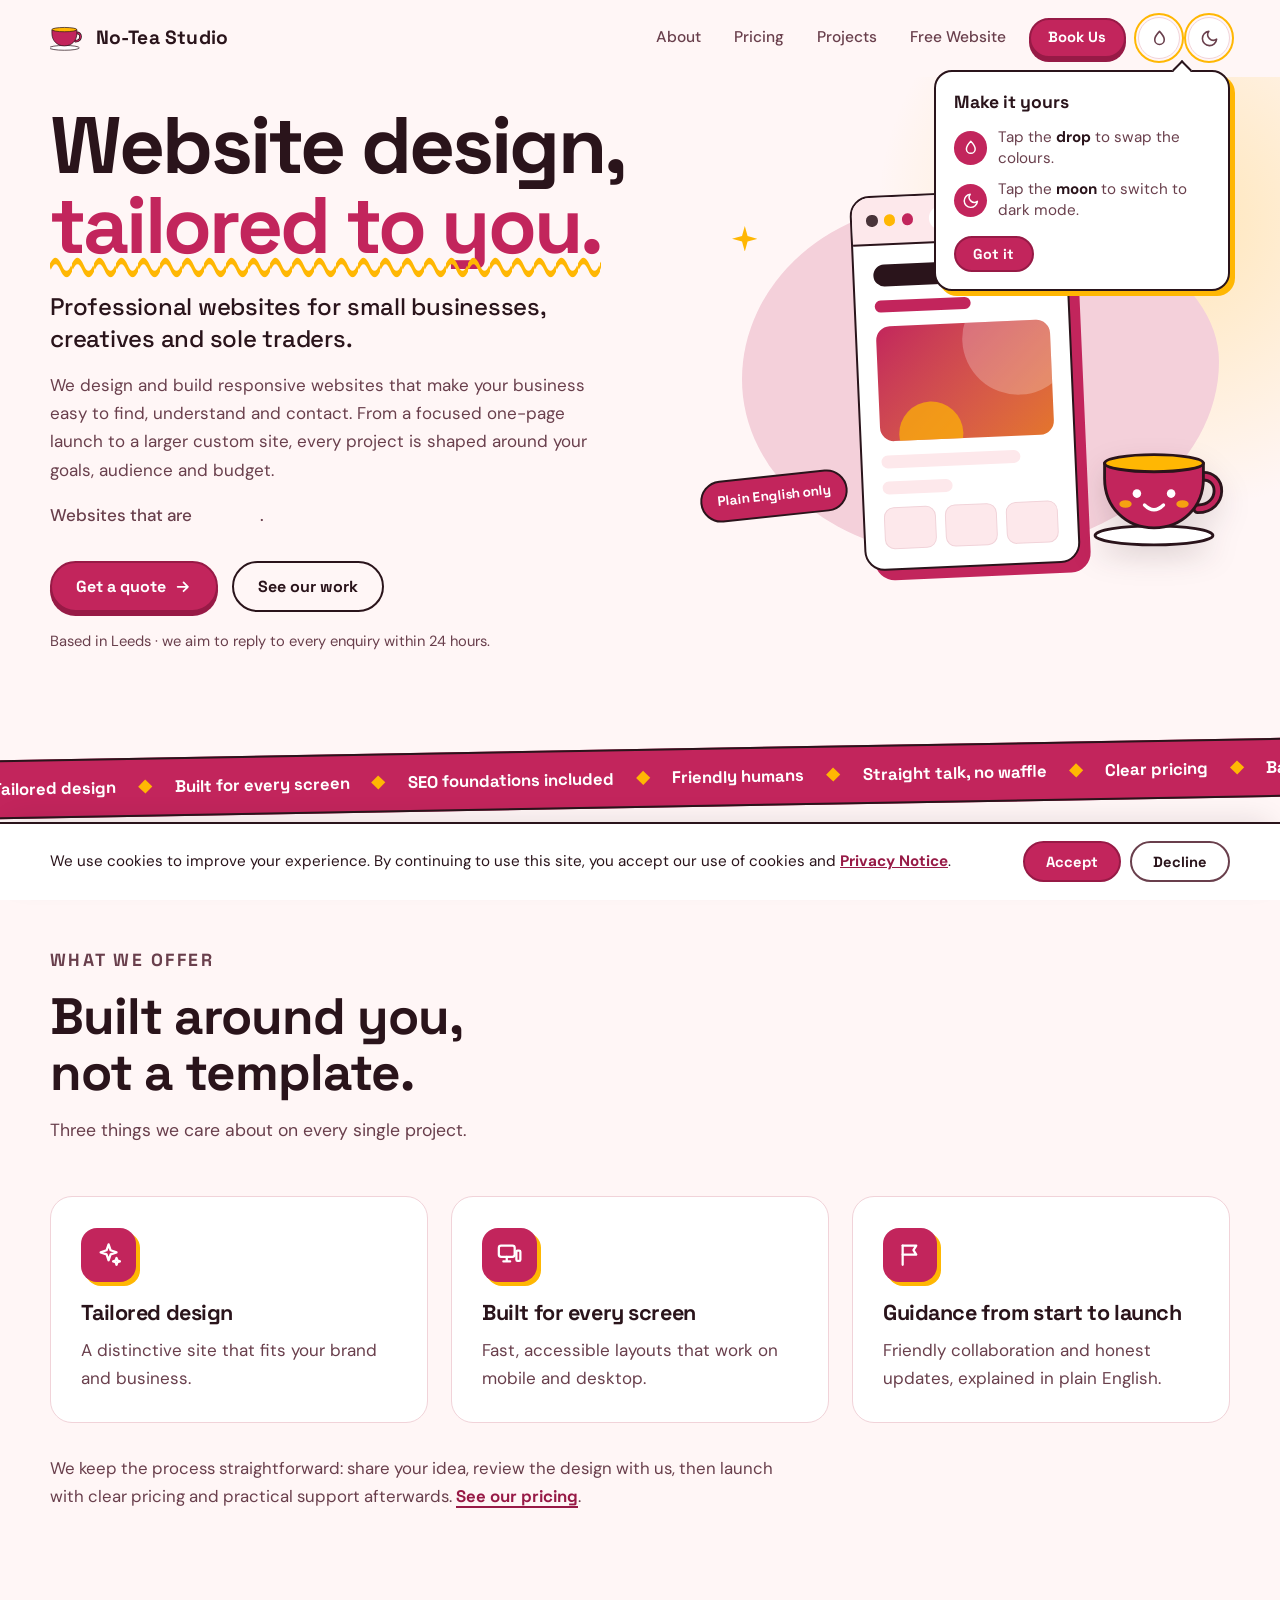
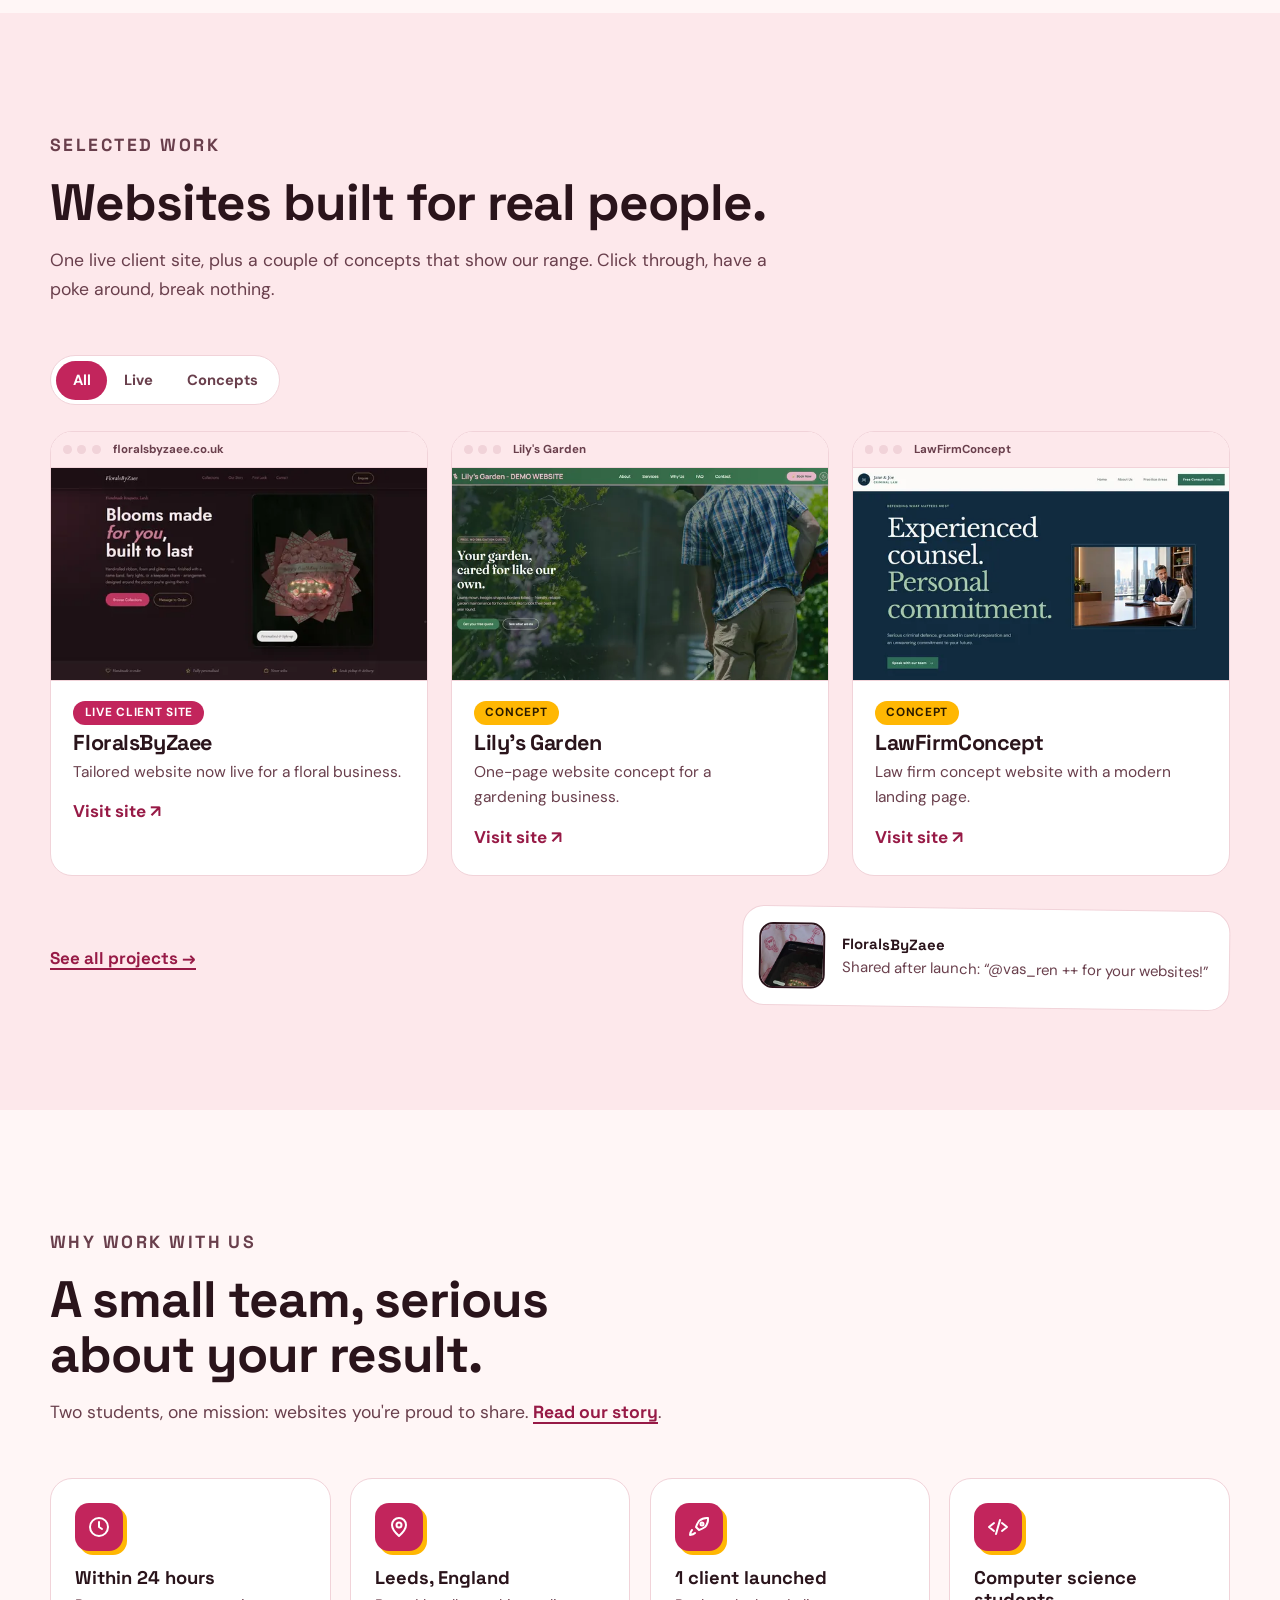
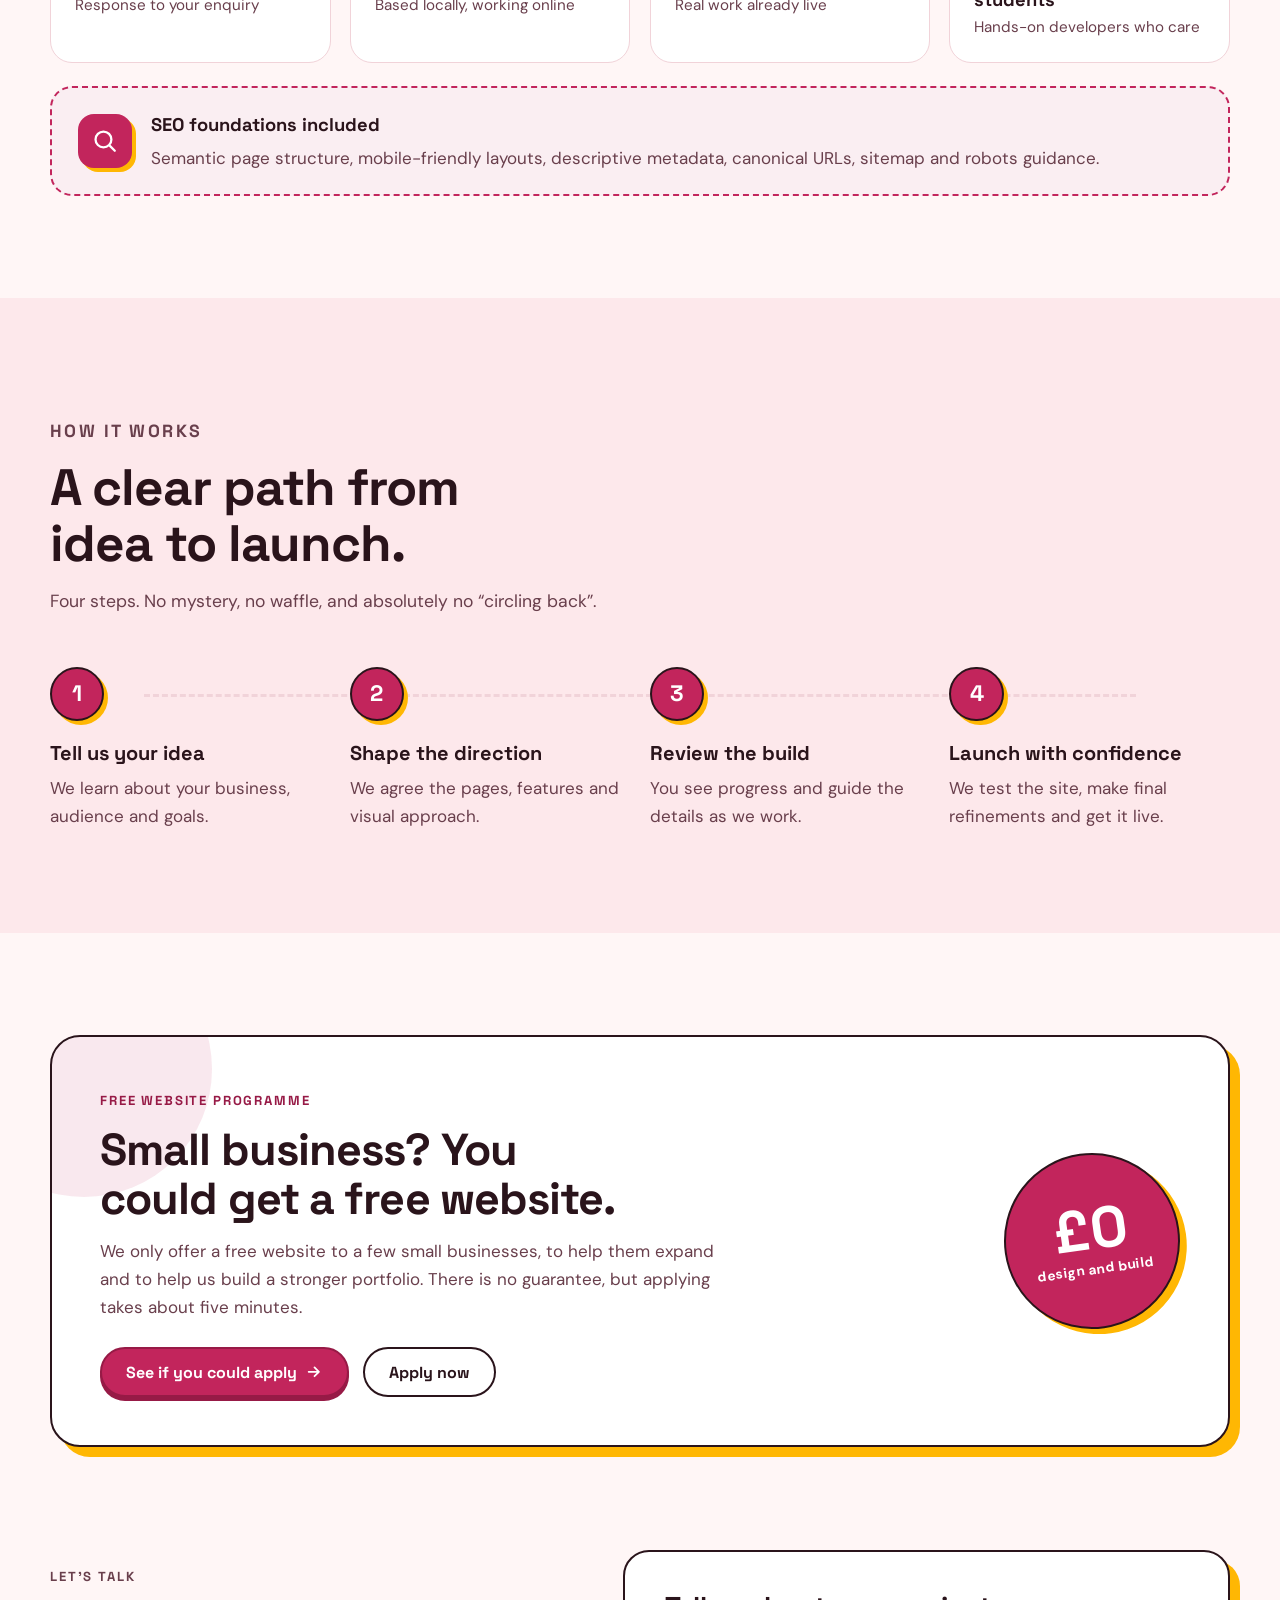
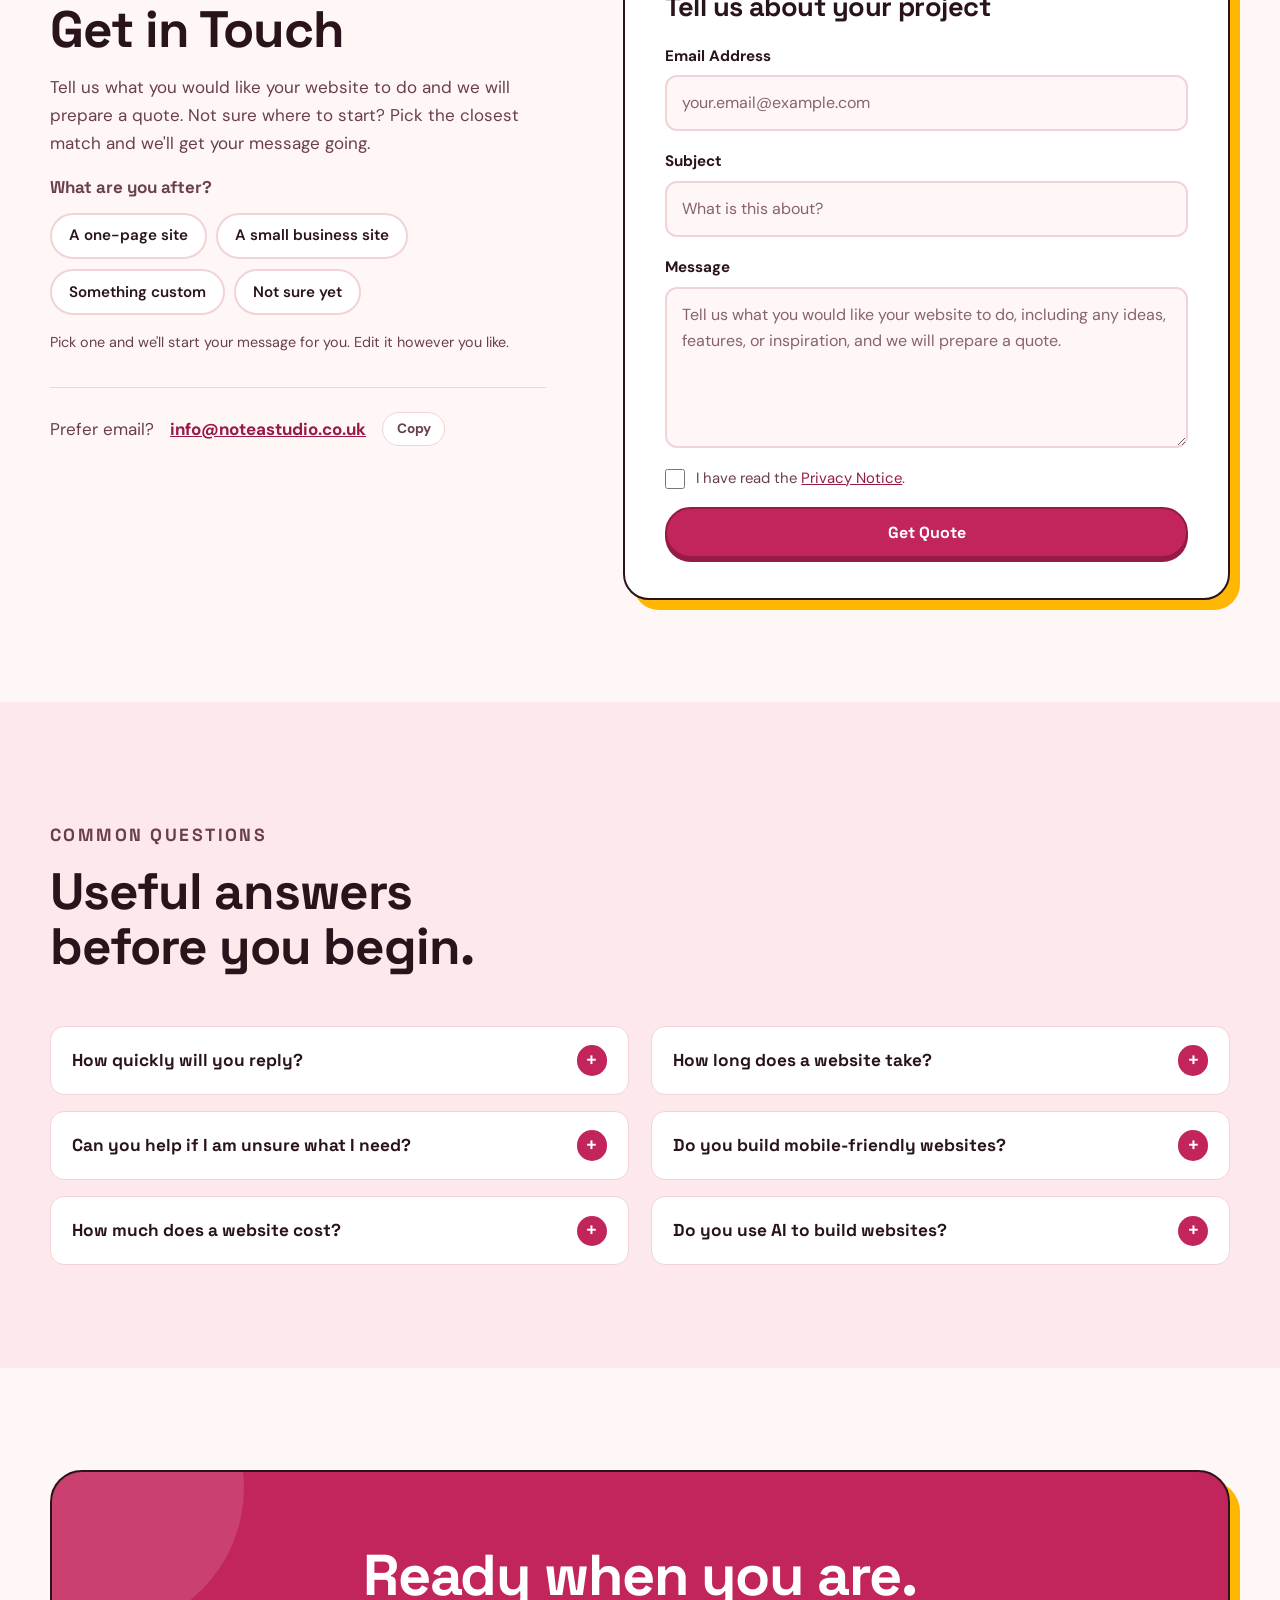
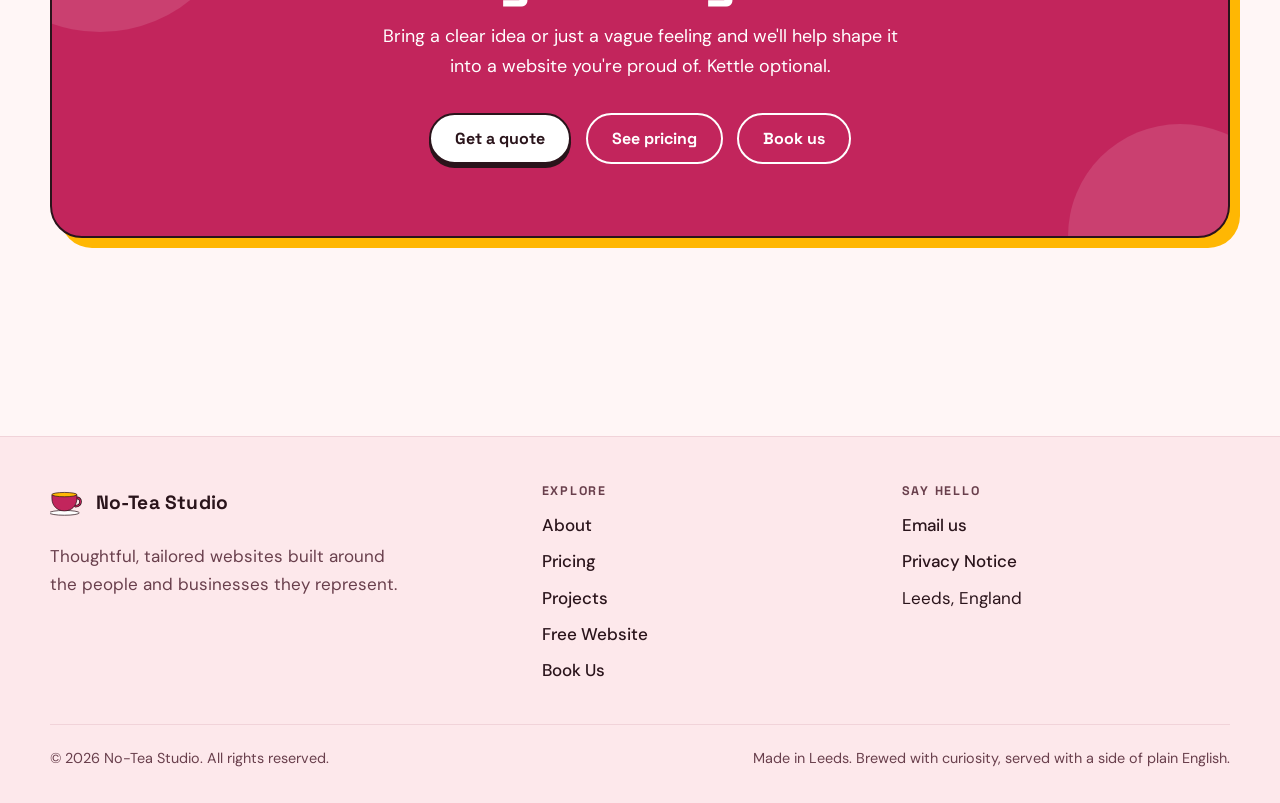
==== commit 200e34c2: "FIx" ====
--- a/index.html
+++ b/index.html
@@ -38,8 +38,8 @@
     <!-- Apple Touch Icon for iOS devices -->
     <link rel="apple-touch-icon" sizes="180x180" href="/images/apple-touch-icon.png">
 
-    <title>No-Tea Studio | Tailored Website Design</title>
-    <meta name="description" content="No-Tea Studio creates thoughtful, tailored websites for businesses and people with something to say.">
+    <title>No-Tea Studio | Tailored Website Design in Leeds</title>
+    <meta name="description" content="No-Tea Studio is a Leeds web design studio creating thoughtful, tailored websites for small businesses and people with something to say.">
     <meta name="author" content="No-Tea Studio">
     <meta name="robots" content="index, follow, max-image-preview:large">
     <link rel="canonical" href="https://noteastudio.co.uk/">
@@ -47,7 +47,7 @@
     <link rel="alternate" hreflang="x-default" href="https://noteastudio.co.uk/">
 
     <!-- Open Graph / social sharing -->
-    <meta property="og:title" content="No-Tea Studio | Tailored Website Design">
+    <meta property="og:title" content="No-Tea Studio | Tailored Website Design in Leeds">
     <meta property="og:description" content="Thoughtful, tailored websites built around the people and businesses they represent.">
     <meta property="og:type" content="website">
     <meta property="og:url" content="https://noteastudio.co.uk/">
@@ -58,7 +58,7 @@
     <meta property="og:image:height" content="630">
     <meta property="og:image:alt" content="No-Tea Studio: website design, tailored to you, with a preview of a client website.">
     <meta name="twitter:card" content="summary_large_image">
-    <meta name="twitter:title" content="No-Tea Studio | Tailored Website Design">
+    <meta name="twitter:title" content="No-Tea Studio | Tailored Website Design in Leeds">
     <meta name="twitter:description" content="Thoughtful, tailored websites built around the people and businesses they represent.">
     <meta name="twitter:image" content="https://noteastudio.co.uk/images/og-image.png">
     <meta name="twitter:image:alt" content="No-Tea Studio: website design, tailored to you, with a preview of a client website.">
@@ -119,8 +119,8 @@
                     "@type": "WebPage",
                     "@id": "https://noteastudio.co.uk/#webpage",
                     "url": "https://noteastudio.co.uk/",
-                    "name": "No-Tea Studio | Tailored Website Design",
-                    "description": "No-Tea Studio creates thoughtful, tailored websites for businesses and people with something to say.",
+                    "name": "No-Tea Studio | Tailored Website Design in Leeds",
+                    "description": "No-Tea Studio is a Leeds web design studio creating thoughtful, tailored websites for small businesses and people with something to say.",
                     "inLanguage": "en-GB",
                     "isPartOf": { "@id": "https://noteastudio.co.uk/#website" },
                     "about": { "@id": "https://noteastudio.co.uk/#business" },
@@ -171,7 +171,7 @@
                             "name": "How much does a website cost?",
                             "acceptedAnswer": {
                                 "@type": "Answer",
-                                "text": "It depends on the size and features of your site. We keep pricing transparent with no hidden fees, and you can see our packages on the Pricing page."
+                                "text": "Our Starter websites start from £50, and bigger sites cost more depending on their size and features. We keep pricing transparent with no hidden fees, and you can see every package on the Pricing page."
                             }
                         },
                         {
@@ -513,9 +513,9 @@
                     <div class="promo-copy">
                         <p class="eyebrow">Free website programme</p>
                         <h2 id="promo-heading">Small business? You could get a free website.</h2>
-                        <p>We build a small number of free websites for small businesses and community groups that want to grow their online presence. Check the requirements and apply in about five minutes.</p>
+                        <p>We only offer a free website to a few small businesses, to help them expand and to help us build a stronger portfolio. There is no guarantee, but applying takes about five minutes.</p>
                         <div class="promo-actions">
-                            <a class="btn btn-primary" href="/free-website/">See if you qualify
+                            <a class="btn btn-primary" href="/free-website/">See if you could apply
                                 <svg viewBox="0 0 24 24" aria-hidden="true"><path d="M5 12h14M13 6l6 6-6 6" /></svg></a>
                             <a class="btn btn-ghost" href="/free-website/#apply">Apply now</a>
                         </div>
@@ -619,7 +619,7 @@
                     </details>
                     <details name="faq">
                         <summary>How much does a website cost?</summary>
-                        <p>It depends on the size and features of your site. We keep pricing transparent with no hidden fees, and you can see our packages on the <a href="/pricing/">Pricing page</a>.</p>
+                        <p>Our Starter websites start from £50, and bigger sites cost more depending on their size and features. We keep pricing transparent with no hidden fees, and you can see every package on the <a href="/pricing/">Pricing page</a>.</p>
                     </details>
                     <details name="faq">
                         <summary>Do you use AI to build websites?</summary>
@@ -674,7 +674,7 @@
                 <div>
                     <h2>Say hello</h2>
                     <ul class="footer-links">
-                        <li><a href="mailto:info@noteastudio.co.uk">Email me</a></li>
+                        <li><a href="mailto:info@noteastudio.co.uk">Email us</a></li>
                         <li><a href="/privacy/">Privacy Notice</a></li>
                         <li>Leeds, England</li>
                     </ul>
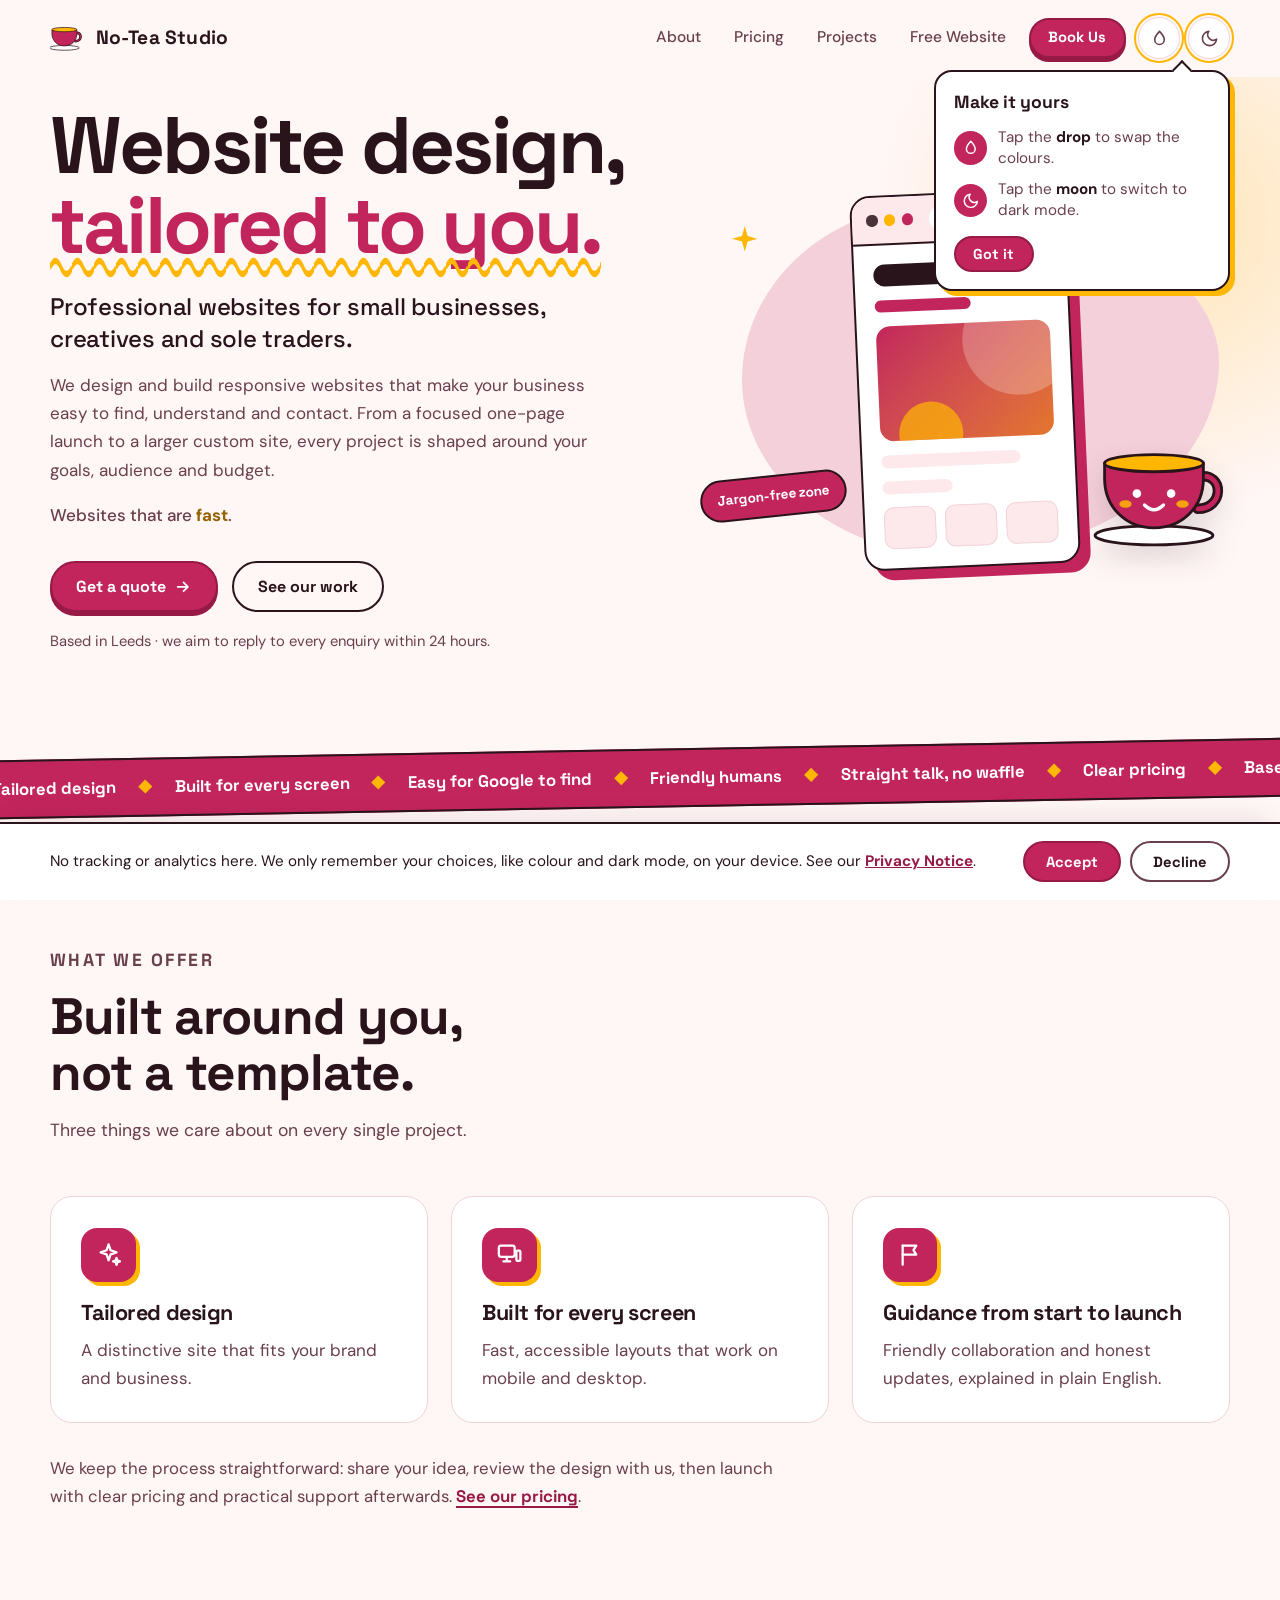
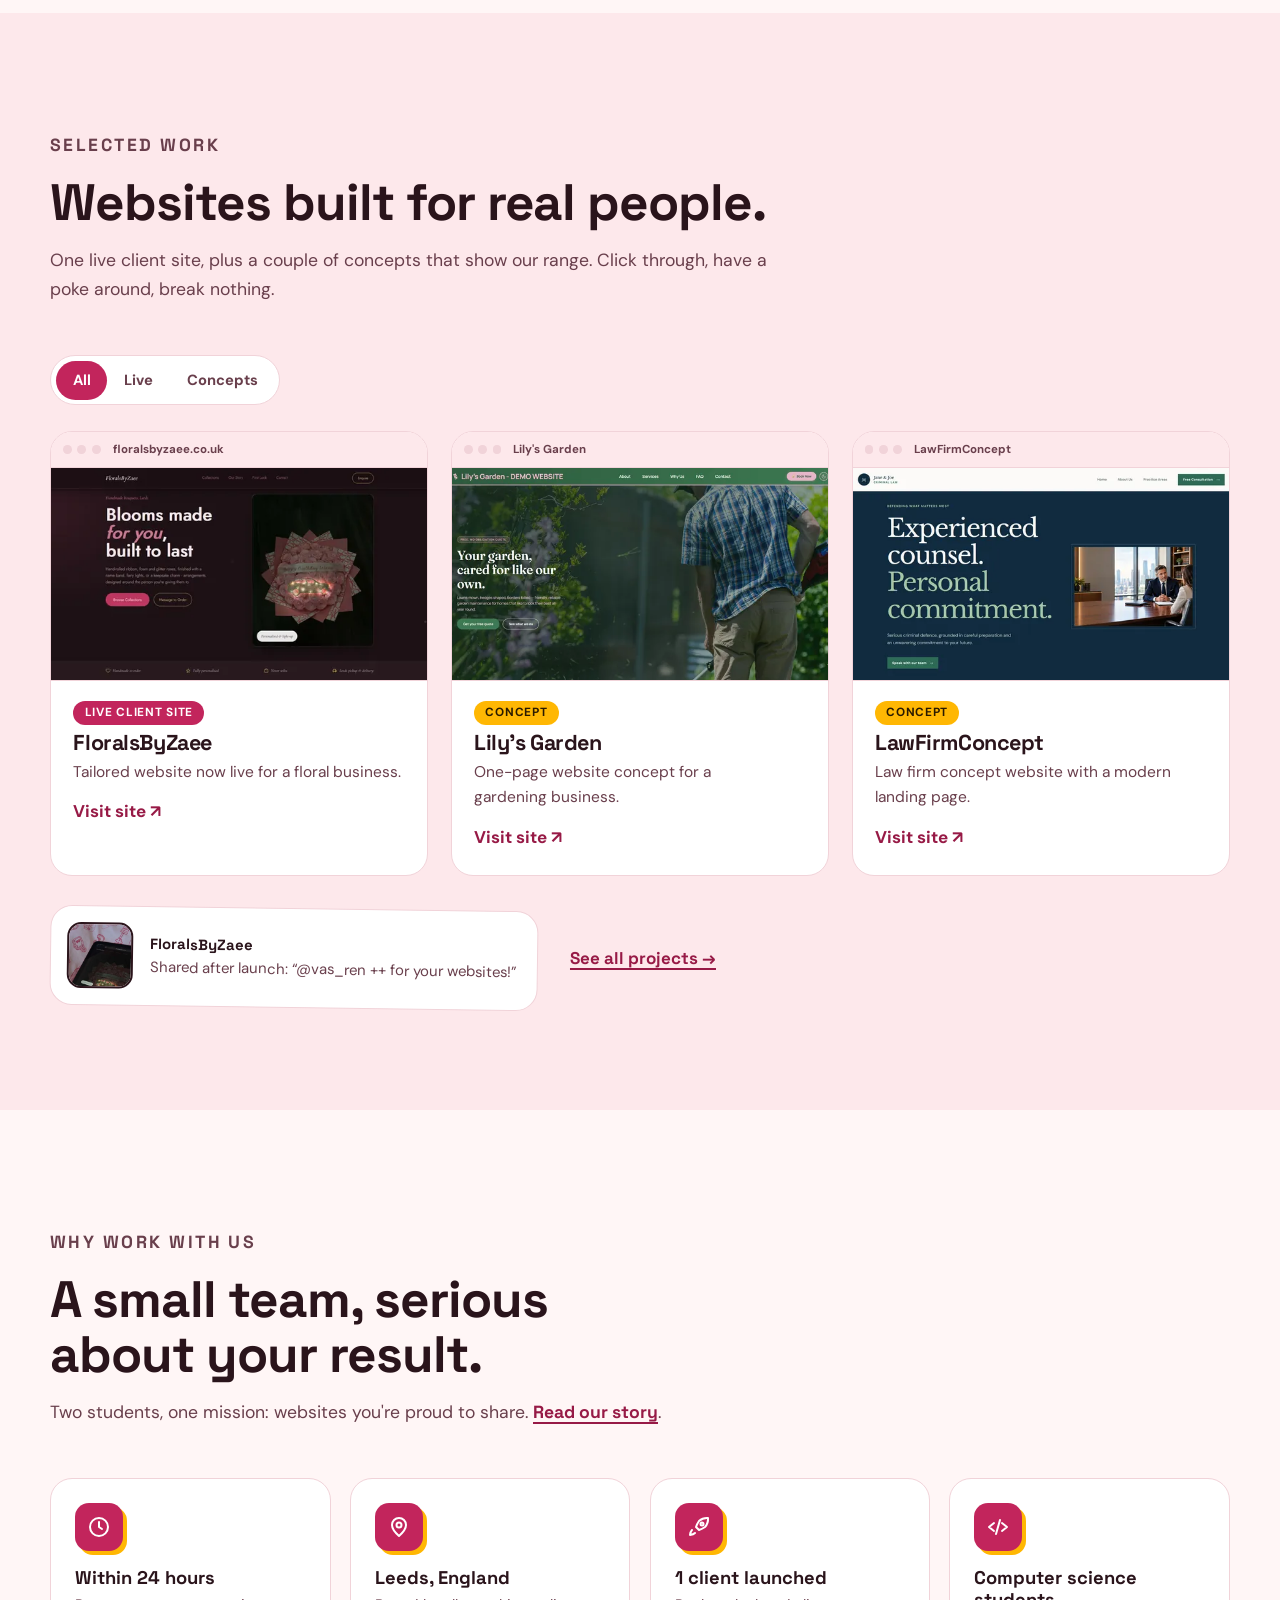
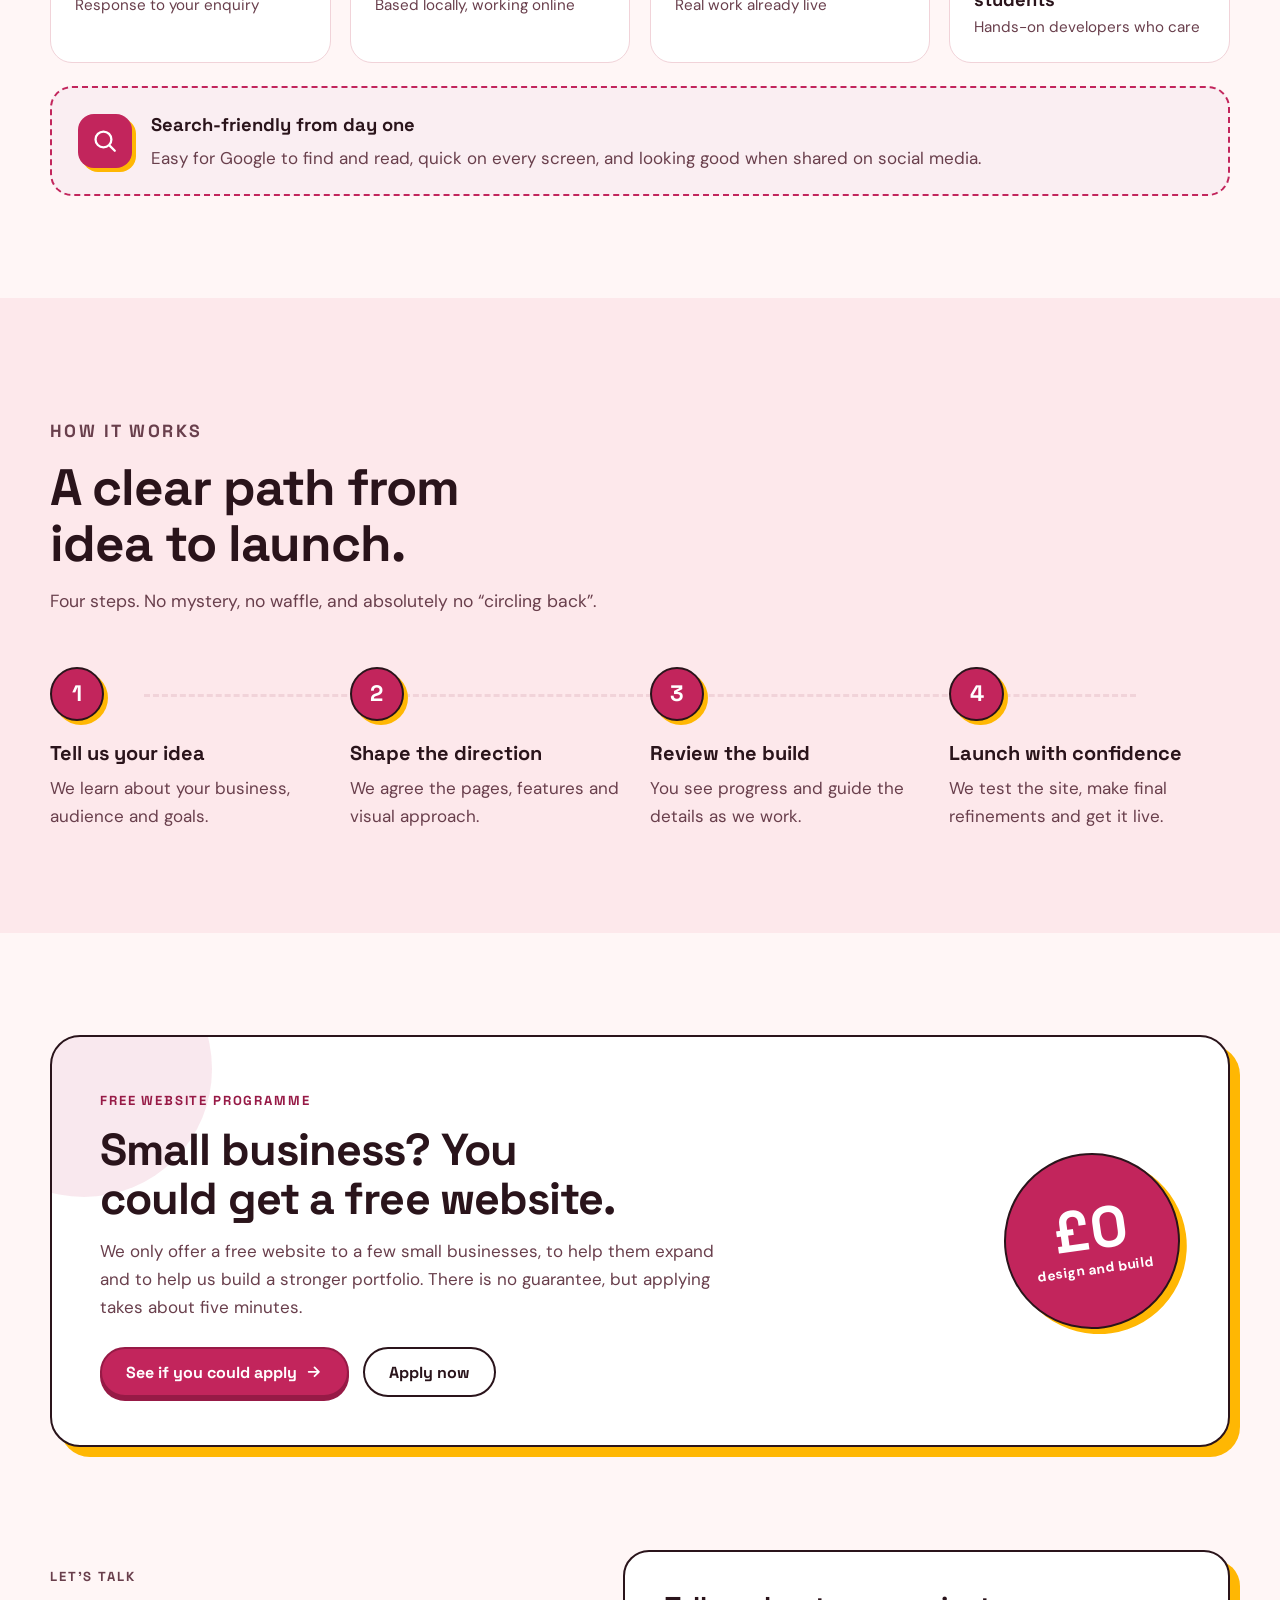
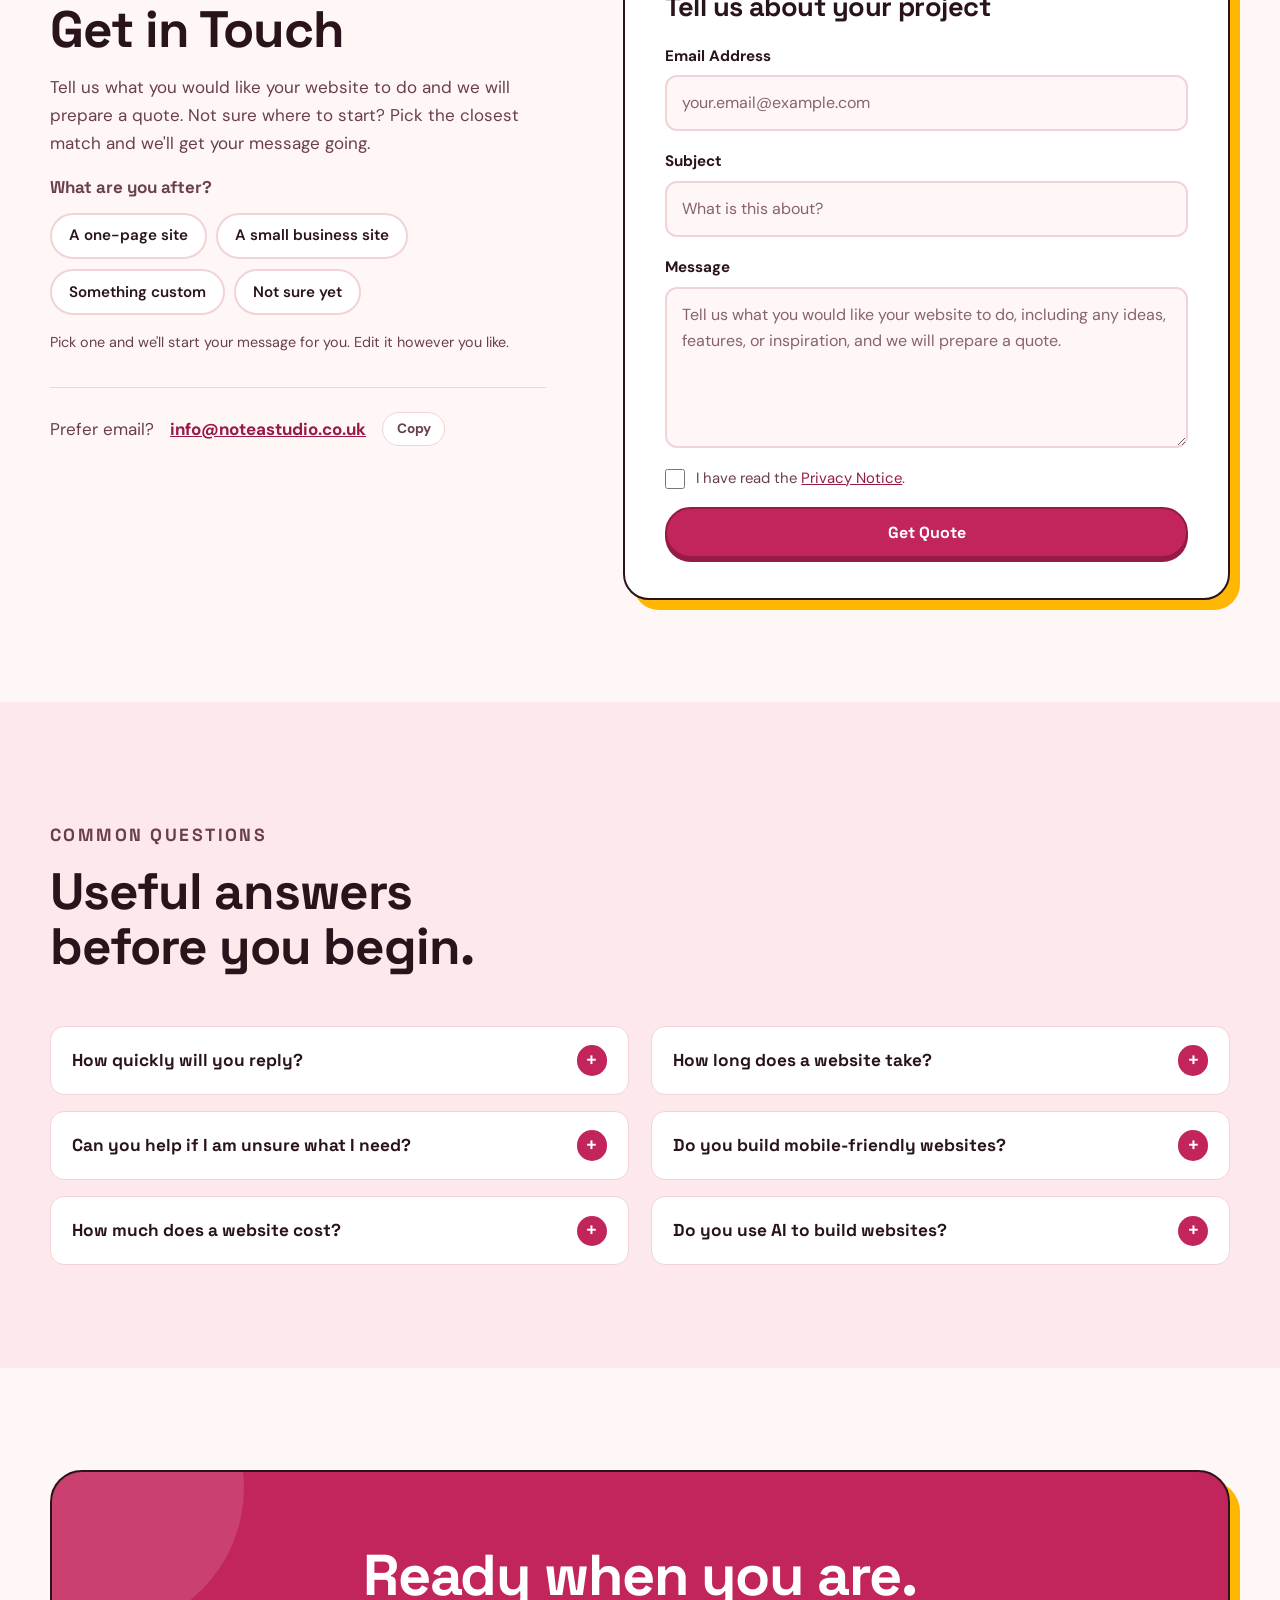
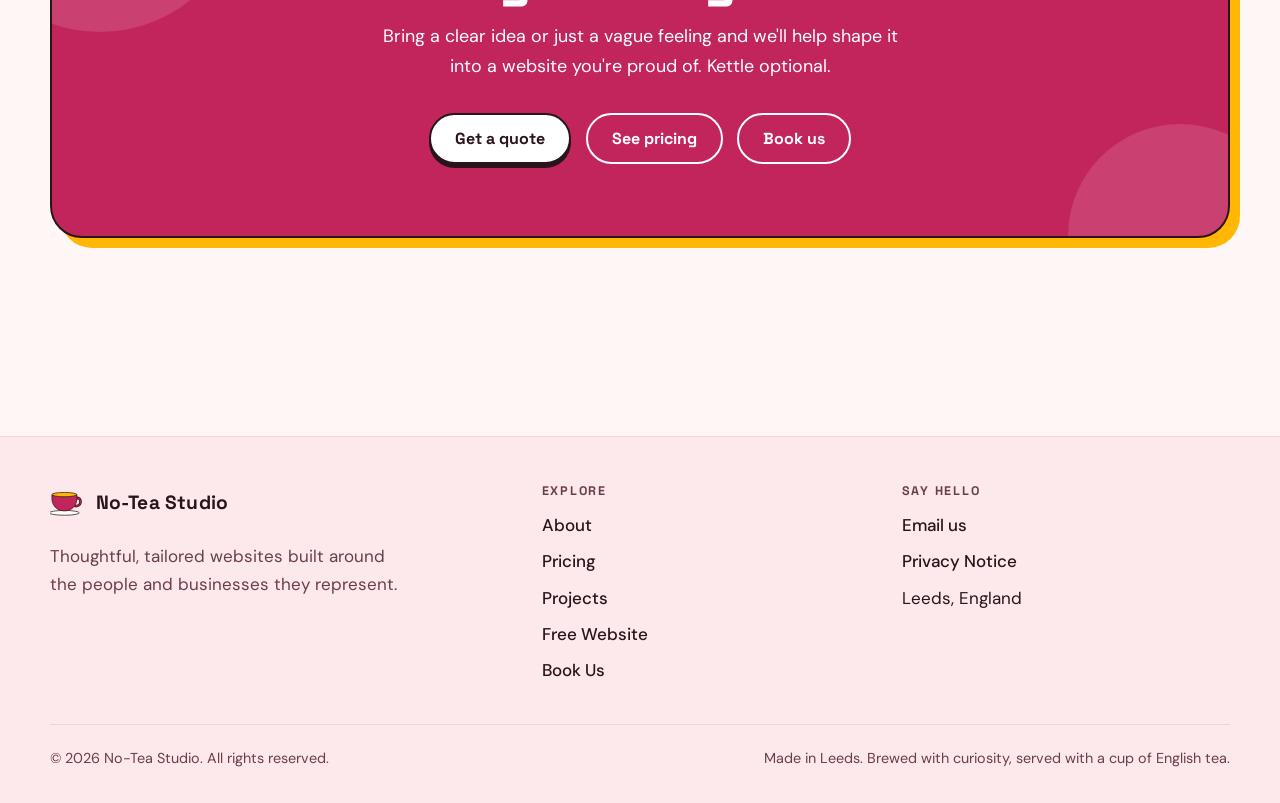
==== commit d3cae0f6: "Made changes to footer, projects section on the homepage and some rewording." ====
--- a/index.html
+++ b/index.html
@@ -26,7 +26,7 @@
     <meta name="viewport" content="width=device-width, initial-scale=1.0">
     <meta name="color-scheme" content="light dark">
     <meta name="theme-color" content="#fff6f6" media="(prefers-color-scheme: light)">
-    <meta name="theme-color" content="#1a0d12" media="(prefers-color-scheme: dark)">
+    <meta name="theme-color" content="#131417" media="(prefers-color-scheme: dark)">
 
     <!-- Traditional fallback favicon for older browsers -->
     <link rel="shortcut icon" href="/images/favicon.ico">
@@ -179,7 +179,7 @@
                             "name": "Do you use AI to build websites?",
                             "acceptedAnswer": {
                                 "@type": "Answer",
-                                "text": "We write custom code ourselves and use AI as a helper for things like styling refinement, colour palettes, bulk updates and optimisation. We review everything, and we are open about how we work."
+                                "text": "We write the code ourselves and use AI as a helper for things like styling refinement, colour palettes, bulk updates and optimisation. We review everything, and we are open about how we work."
                             }
                         }
                     ]
@@ -267,7 +267,7 @@
                     <svg class="spark spark-a" viewBox="0 0 24 24" aria-hidden="true"><path d="M12 0l2.6 9.4L24 12l-9.4 2.6L12 24l-2.6-9.4L0 12l9.4-2.6z" /></svg>
                     <svg class="spark spark-b" viewBox="0 0 24 24" aria-hidden="true"><path d="M12 0l2.6 9.4L24 12l-9.4 2.6L12 24l-2.6-9.4L0 12l9.4-2.6z" /></svg>
                     <div class="sticker sticker-a" aria-hidden="true">24-hour reply goal</div>
-                    <div class="sticker sticker-b" aria-hidden="true">Plain English only</div>
+                    <div class="sticker sticker-b" aria-hidden="true">Jargon-free zone</div>
 
                     <div class="art-layer" data-depth="12" aria-hidden="true">
                         <div class="art-window">
@@ -313,7 +313,7 @@
                     <ul class="marquee-group">
                         <li>Tailored design</li>
                         <li>Built for every screen</li>
-                        <li>SEO foundations included</li>
+                        <li>Easy for Google to find</li>
                         <li>Friendly humans</li>
                         <li>Straight talk, no waffle</li>
                         <li>Clear pricing</li>
@@ -323,7 +323,7 @@
                     <ul class="marquee-group" aria-hidden="true">
                         <li>Tailored design</li>
                         <li>Built for every screen</li>
-                        <li>SEO foundations included</li>
+                        <li>Easy for Google to find</li>
                         <li>Friendly humans</li>
                         <li>Straight talk, no waffle</li>
                         <li>Clear pricing</li>
@@ -438,13 +438,13 @@
                 </div>
 
                 <div class="work-foot reveal">
-                    <a class="text-link" href="/projects/">See all projects &rarr;</a>
                     <figure class="testimonial">
                         <button class="testimonial-btn" type="button" data-lightbox-src="/images/FloralsByZaee-story-review.jpg" data-lightbox-alt="FloralsByZaee website shown in a client Snapchat story" aria-label="Enlarge the FloralsByZaee client feedback image">
                             <img src="/images/floralsbyzaee-story-200.webp" width="200" height="355" loading="lazy" decoding="async" alt="FloralsByZaee website shown in a client Snapchat story">
                         </button>
                         <figcaption><strong>FloralsByZaee</strong><span>Shared after launch: &ldquo;@vas_ren ++ for your websites!&rdquo;</span></figcaption>
                     </figure>
+                    <a class="text-link" href="/projects/">See all projects &rarr;</a>
                 </div>
             </div>
         </section>
@@ -482,8 +482,8 @@
                 <div class="seo-proof reveal">
                     <div class="icon-tile" aria-hidden="true"><svg viewBox="0 0 24 24"><circle cx="11" cy="11" r="7" /><path d="M21 21l-4.3-4.3" /></svg></div>
                     <div>
-                        <strong>SEO foundations included</strong>
-                        <span>Semantic page structure, mobile-friendly layouts, descriptive metadata, canonical URLs, sitemap and robots guidance.</span>
+                        <strong>Search-friendly from day one</strong>
+                        <span>Easy for Google to find and read, quick on every screen, and looking good when shared on social media.</span>
                     </div>
                 </div>
             </div>
@@ -556,6 +556,7 @@
                     <div id="form-wrap">
                         <h3>Tell us about your project</h3>
                         <form class="contact-form" id="contact-form" action="https://formspree.io/f/xbgrnyqe" method="POST">
+                            <input type="hidden" name="_subject" id="form-subject" value="New website enquiry">
                             <div class="field">
                                 <label for="email">Email Address</label>
                                 <input type="email" id="email" name="email" placeholder="your.email@example.com" autocomplete="email" required aria-describedby="email-error">
@@ -682,7 +683,7 @@
             </div>
             <div class="footer-base">
                 <p>&copy; 2026 No-Tea Studio. All rights reserved.</p>
-                <p>Made in Leeds. Brewed with curiosity, served with a side of plain English.</p>
+                <p>Made in Leeds. Brewed with curiosity, served with a cup of English tea.</p>
             </div>
         </div>
     </footer>
--- a/home.css
+++ b/home.css
@@ -15,6 +15,11 @@
 	--radius-sm: 14px;
 	--ease: cubic-bezier(0.2, 0.8, 0.2, 1);
 	--container: 1180px;
+	/* Outline and hard-shadow colours. Light mode keeps the bold ink outline and
+	   colour-block shadow; dark mode swaps them for soft edges (see the dark block). */
+	--c-edge: var(--c-ink);
+	--c-pop: var(--c-accent);
+	--c-pop-2: var(--c-primary);
 }
 
 /* ---- Palette 1: Matcha ---- */
@@ -35,22 +40,6 @@
 	color-scheme: light;
 }
 
-html[data-theme="dark"][data-palette="matcha"] {
-	--c-bg: #0e1812;
-	--c-bg-alt: #13221a;
-	--c-surface: #182b21;
-	--c-ink: #eef4ea;
-	--c-ink-soft: #a9bbae;
-	--c-primary: #6fcf97;
-	--c-on-primary: #06210f;
-	--c-primary-deep: #8ee3b0;
-	--c-accent: #ff9366;
-	--c-accent-text: #ffab87;
-	--c-on-accent: #2b1204;
-	--c-line: #27402f;
-	--c-shadow: rgba(0, 0, 0, 0.45);
-	color-scheme: dark;
-}
 
 /* ---- Palette 2: Builder's Tea ---- */
 html[data-palette="builders"] {
@@ -70,22 +59,6 @@
 	color-scheme: light;
 }
 
-html[data-theme="dark"][data-palette="builders"] {
-	--c-bg: #1a120c;
-	--c-bg-alt: #22170f;
-	--c-surface: #2a1c13;
-	--c-ink: #f7ecdf;
-	--c-ink-soft: #c9b3a0;
-	--c-primary: #f0a05a;
-	--c-on-primary: #2a1405;
-	--c-primary-deep: #ffc388;
-	--c-accent: #f2c14e;
-	--c-accent-text: #f6cd6a;
-	--c-on-accent: #2a1d05;
-	--c-line: #402d1f;
-	--c-shadow: rgba(0, 0, 0, 0.5);
-	color-scheme: dark;
-}
 
 /* ---- Palette 3: Earl Grey ---- */
 html[data-palette="earlgrey"] {
@@ -105,22 +78,6 @@
 	color-scheme: light;
 }
 
-html[data-theme="dark"][data-palette="earlgrey"] {
-	--c-bg: #10121f;
-	--c-bg-alt: #161930;
-	--c-surface: #1d2140;
-	--c-ink: #eceefb;
-	--c-ink-soft: #aeb4d4;
-	--c-primary: #9aa4ff;
-	--c-on-primary: #0e1236;
-	--c-primary-deep: #bcc3ff;
-	--c-accent: #ff9fbe;
-	--c-accent-text: #ffa9c4;
-	--c-on-accent: #3a0a1a;
-	--c-line: #2d3260;
-	--c-shadow: rgba(0, 0, 0, 0.5);
-	color-scheme: dark;
-}
 
 /* ---- Palette 4: Hibiscus (pink, the default) ---- */
 :root,
@@ -141,22 +98,93 @@
 	color-scheme: light;
 }
 
+/* ---- One shared dark mode ----
+   Every palette uses the same charcoal surfaces (soft edges, no hard shadows, a
+   gentle glow in the corners). The palette only chooses the accent colours. */
+html[data-theme="dark"] {
+	--c-bg: #131417;
+	--c-bg-alt: #181a1e;
+	--c-surface: #202228;
+	--c-ink: #f4f1f4;
+	--c-ink-soft: #b3aeb6;
+	--c-line: #30323a;
+	--c-shadow: rgba(0, 0, 0, 0.5);
+	--c-edge: #3a3c46;
+	--c-pop: transparent;
+	--c-pop-2: transparent;
+	color-scheme: dark;
+}
+
 html[data-theme="dark"][data-palette="hibiscus"],
 html[data-theme="dark"]:not([data-palette]) {
-	--c-bg: #1a0d12;
-	--c-bg-alt: #24121a;
-	--c-surface: #2e1822;
-	--c-ink: #fbeaee;
-	--c-ink-soft: #d3adb8;
 	--c-primary: #ff7fa8;
 	--c-on-primary: #3b0620;
 	--c-primary-deep: #ffa8c3;
 	--c-accent: #ffcf5c;
 	--c-accent-text: #ffd679;
 	--c-on-accent: #2a1a00;
-	--c-line: #47252f;
-	--c-shadow: rgba(0, 0, 0, 0.5);
-	color-scheme: dark;
+}
+
+html[data-theme="dark"][data-palette="matcha"] {
+	--c-primary: #6fcf97;
+	--c-on-primary: #06210f;
+	--c-primary-deep: #8ee3b0;
+	--c-accent: #ff9366;
+	--c-accent-text: #ffab87;
+	--c-on-accent: #2b1204;
+}
+
+html[data-theme="dark"][data-palette="builders"] {
+	--c-primary: #f0a05a;
+	--c-on-primary: #2a1405;
+	--c-primary-deep: #ffc388;
+	--c-accent: #f2c14e;
+	--c-accent-text: #f6cd6a;
+	--c-on-accent: #2a1d05;
+}
+
+html[data-theme="dark"][data-palette="earlgrey"] {
+	--c-primary: #9aa4ff;
+	--c-on-primary: #0e1236;
+	--c-primary-deep: #bcc3ff;
+	--c-accent: #ff9fbe;
+	--c-accent-text: #ffa9c4;
+	--c-on-accent: #3a0a1a;
+}
+
+/* Soft colour glow in two corners (fixed, so it never scrolls or repaints) */
+html[data-theme="dark"] body {
+	background: transparent;
+}
+
+html[data-theme="dark"] body::before {
+	content: '';
+	position: fixed;
+	inset: 0;
+	z-index: -1;
+	pointer-events: none;
+	background:
+		radial-gradient(55rem 38rem at 105% -8%, color-mix(in srgb, var(--c-primary) 16%, transparent), transparent 70%),
+		radial-gradient(48rem 36rem at -8% 108%, color-mix(in srgb, var(--c-primary) 12%, transparent), transparent 70%);
+}
+
+/* Buttons: flat gradient pill with a soft glow instead of the chunky shadow */
+html[data-theme="dark"] .btn-primary {
+	border-color: transparent;
+	background: linear-gradient(135deg, var(--c-primary), color-mix(in srgb, var(--c-primary) 55%, var(--c-accent)));
+	box-shadow: 0 8px 22px color-mix(in srgb, var(--c-primary) 28%, transparent);
+}
+
+html[data-theme="dark"] .btn-primary:hover {
+	box-shadow: 0 10px 28px color-mix(in srgb, var(--c-primary) 40%, transparent);
+}
+
+html[data-theme="dark"] .btn-primary:active {
+	box-shadow: 0 2px 8px color-mix(in srgb, var(--c-primary) 30%, transparent);
+}
+
+html[data-theme="dark"] .hero::before {
+	background: radial-gradient(circle, color-mix(in srgb, var(--c-primary) 20%, transparent), transparent 68%);
 }
 
 /* =====================================================================
@@ -665,11 +693,11 @@
 	z-index: 130;
 	width: min(18.5rem, calc(100vw - 2.5rem));
 	padding: 1rem 1.1rem 1.05rem;
-	border: 2px solid var(--c-ink);
+	border: 2px solid var(--c-edge);
 	border-radius: 18px;
 	color: var(--c-ink);
 	background: var(--c-surface);
-	box-shadow: 5px 5px 0 var(--c-accent);
+	box-shadow: 5px 5px 0 var(--c-pop);
 	opacity: 0;
 	transform: translateY(-8px) scale(0.97);
 	transform-origin: top right;
@@ -690,8 +718,8 @@
 	right: var(--arrow-x, 3rem);
 	width: 14px;
 	height: 14px;
-	border-top: 2px solid var(--c-ink);
-	border-left: 2px solid var(--c-ink);
+	border-top: 2px solid var(--c-edge);
+	border-left: 2px solid var(--c-edge);
 	background: var(--c-surface);
 	transform: rotate(45deg);
 }
@@ -920,10 +948,10 @@
 .art-window {
 	width: min(100%, 26.5rem);
 	overflow: hidden;
-	border: 2px solid var(--c-ink);
+	border: 2px solid var(--c-edge);
 	border-radius: 20px;
 	background: var(--c-surface);
-	box-shadow: 10px 10px 0 var(--c-primary);
+	box-shadow: 10px 10px 0 var(--c-pop-2);
 	transform: rotate(-2.5deg);
 }
 
@@ -932,7 +960,7 @@
 	align-items: center;
 	gap: 0.4rem;
 	padding: 0.7rem 0.9rem;
-	border-bottom: 2px solid var(--c-ink);
+	border-bottom: 2px solid var(--c-edge);
 	background: var(--c-bg-alt);
 }
 
@@ -1134,14 +1162,14 @@
 	width: max-content;
 	max-width: min(15rem, 62vw);
 	padding: 0.7rem 1rem;
-	border: 2px solid var(--c-ink);
+	border: 2px solid var(--c-edge);
 	border-radius: 16px 16px 4px 16px;
 	color: var(--c-ink);
 	background: var(--c-surface);
 	font-size: 0.9rem;
 	font-weight: 500;
 	line-height: 1.4;
-	box-shadow: 4px 4px 0 var(--c-accent);
+	box-shadow: 4px 4px 0 var(--c-pop);
 	opacity: 0;
 	transform: translateY(8px) scale(0.96);
 	transform-origin: bottom right;
@@ -1158,7 +1186,7 @@
 	position: absolute;
 	z-index: 3;
 	padding: 0.5rem 0.95rem;
-	border: 2px solid var(--c-ink);
+	border: 2px solid var(--c-edge);
 	border-radius: 999px;
 	font-family: var(--font-display);
 	font-size: 0.85rem;
@@ -1206,7 +1234,7 @@
 
 .marquee {
 	overflow: hidden;
-	border-block: 2px solid var(--c-ink);
+	border-block: 2px solid var(--c-edge);
 	color: var(--c-on-primary);
 	background: var(--c-primary);
 	transform: rotate(-1deg);
@@ -1290,7 +1318,7 @@
 	border-radius: 16px;
 	color: var(--c-on-primary);
 	background: var(--c-primary);
-	box-shadow: 4px 4px 0 var(--c-accent);
+	box-shadow: 4px 4px 0 var(--c-pop);
 	transition: transform 220ms var(--ease);
 }
 
@@ -1490,8 +1518,8 @@
 	display: flex;
 	flex-wrap: wrap;
 	align-items: center;
-	justify-content: space-between;
-	gap: 1.5rem;
+	justify-content: flex-start;   /* was: space-between */
+	gap: 2rem;                     /* was: 1.5rem */
 	margin-top: 2rem;
 }
 
@@ -1522,7 +1550,7 @@
 	height: 4.1rem;
 	padding: 0;
 	overflow: hidden;
-	border: 2px solid var(--c-ink);
+	border: 2px solid var(--c-edge);
 	border-radius: 14px;
 	background: var(--c-bg-alt);
 	cursor: zoom-in;
@@ -1673,14 +1701,14 @@
 	width: 3.4rem;
 	height: 3.4rem;
 	margin-bottom: 0.7rem;
-	border: 2px solid var(--c-ink);
+	border: 2px solid var(--c-edge);
 	border-radius: 50%;
 	color: var(--c-on-primary);
 	background: var(--c-primary);
 	font-family: var(--font-display);
 	font-size: 1.4rem;
 	font-weight: 700;
-	box-shadow: 4px 4px 0 var(--c-accent);
+	box-shadow: 4px 4px 0 var(--c-pop);
 	transition: transform 220ms var(--ease);
 }
 
@@ -1714,10 +1742,10 @@
 	gap: clamp(1.5rem, 4vw, 3rem);
 	padding: clamp(1.8rem, 4vw, 3rem);
 	overflow: hidden;
-	border: 2px solid var(--c-ink);
+	border: 2px solid var(--c-edge);
 	border-radius: 30px;
 	background: var(--c-surface);
-	box-shadow: 10px 10px 0 var(--c-accent);
+	box-shadow: 10px 10px 0 var(--c-pop);
 }
 
 .promo::before {
@@ -1759,11 +1787,11 @@
 	align-content: center;
 	width: clamp(8rem, 18vw, 11rem);
 	aspect-ratio: 1;
-	border: 2px solid var(--c-ink);
+	border: 2px solid var(--c-edge);
 	border-radius: 50%;
 	color: var(--c-on-primary);
 	background: var(--c-primary);
-	box-shadow: 6px 6px 0 var(--c-accent);
+	box-shadow: 6px 6px 0 var(--c-pop);
 	transform: rotate(-8deg);
 	animation: bob 5s ease-in-out infinite;
 }
@@ -1896,10 +1924,10 @@
 .form-card {
 	position: relative;
 	padding: clamp(1.5rem, 4vw, 2.5rem);
-	border: 2px solid var(--c-ink);
+	border: 2px solid var(--c-edge);
 	border-radius: 26px;
 	background: var(--c-surface);
-	box-shadow: 10px 10px 0 var(--c-accent);
+	box-shadow: 10px 10px 0 var(--c-pop);
 }
 
 .form-card h3 {
@@ -2036,11 +2064,11 @@
 	place-items: center;
 	width: 4rem;
 	height: 4rem;
-	border: 2px solid var(--c-ink);
+	border: 2px solid var(--c-edge);
 	border-radius: 50%;
 	color: var(--c-on-primary);
 	background: var(--c-primary);
-	box-shadow: 4px 4px 0 var(--c-accent);
+	box-shadow: 4px 4px 0 var(--c-pop);
 	animation: pop 500ms var(--ease);
 }
 
@@ -2132,11 +2160,11 @@
 	position: relative;
 	overflow: hidden;
 	padding: clamp(2.5rem, 6vw, 4.5rem);
-	border: 2px solid var(--c-ink);
+	border: 2px solid var(--c-edge);
 	border-radius: 32px;
 	color: var(--c-on-primary);
 	background: var(--c-primary);
-	box-shadow: 10px 10px 0 var(--c-accent);
+	box-shadow: 10px 10px 0 var(--c-pop);
 	text-align: center;
 }
 
@@ -2189,12 +2217,12 @@
 	color: var(--c-ink);
 	background: var(--c-surface);
 	border-color: var(--c-ink);
-	box-shadow: 0 4px 0 var(--c-ink);
+	box-shadow: 0 4px 0 var(--c-edge);
 }
 
 .cta-band .btn-light:hover {
 	transform: translateY(-2px);
-	box-shadow: 0 6px 0 var(--c-ink);
+	box-shadow: 0 6px 0 var(--c-edge);
 }
 
 .cta-band .btn-outline {
@@ -2284,11 +2312,11 @@
 	width: 3rem;
 	height: 3rem;
 	padding: 0;
-	border: 2px solid var(--c-ink);
+	border: 2px solid var(--c-edge);
 	border-radius: 50%;
 	color: var(--c-on-primary);
 	background: var(--c-primary);
-	box-shadow: 0 4px 0 var(--c-ink);
+	box-shadow: 0 4px 0 var(--c-edge);
 	cursor: pointer;
 	opacity: 0;
 	transform: translateY(1rem);
@@ -2319,12 +2347,12 @@
 	z-index: 150;
 	max-width: calc(100% - 2rem);
 	padding: 0.8rem 1.3rem;
-	border: 2px solid var(--c-ink);
+	border: 2px solid var(--c-edge);
 	border-radius: 999px;
 	color: var(--c-ink);
 	background: var(--c-surface);
 	font-weight: 600;
-	box-shadow: 4px 4px 0 var(--c-accent);
+	box-shadow: 4px 4px 0 var(--c-pop);
 	opacity: 0;
 	transform: translate(-50%, 1rem);
 	pointer-events: none;
@@ -2340,11 +2368,11 @@
 	width: min(92vw, 28rem);
 	max-height: 92vh;
 	padding: 1rem;
-	border: 2px solid var(--c-ink);
+	border: 2px solid var(--c-edge);
 	border-radius: var(--radius);
 	color: var(--c-ink);
 	background: var(--c-surface);
-	box-shadow: 10px 10px 0 var(--c-accent);
+	box-shadow: 10px 10px 0 var(--c-pop);
 }
 
 .lightbox::backdrop {
@@ -2389,7 +2417,7 @@
 	position: fixed;
 	inset: auto 0 0 0;
 	z-index: 160;
-	border-top: 2px solid var(--c-ink);
+	border-top: 2px solid var(--c-edge);
 	background: var(--c-surface);
 	box-shadow: 0 -10px 30px -12px var(--c-shadow);
 	animation: slide-up 320ms var(--ease);
@@ -2648,11 +2676,17 @@
 	}
 
 	.art-window {
-		box-shadow: 7px 7px 0 var(--c-primary);
+		box-shadow: 7px 7px 0 var(--c-pop-2);
 	}
 
 	.sticker-b {
 		display: none;
+	}
+
+	/* keep the reply sticker clear of the phone's address bar on small screens */
+	.sticker-a {
+		top: -1.6rem;
+		right: 0.25rem;
 	}
 
 	.cta-actions .btn {
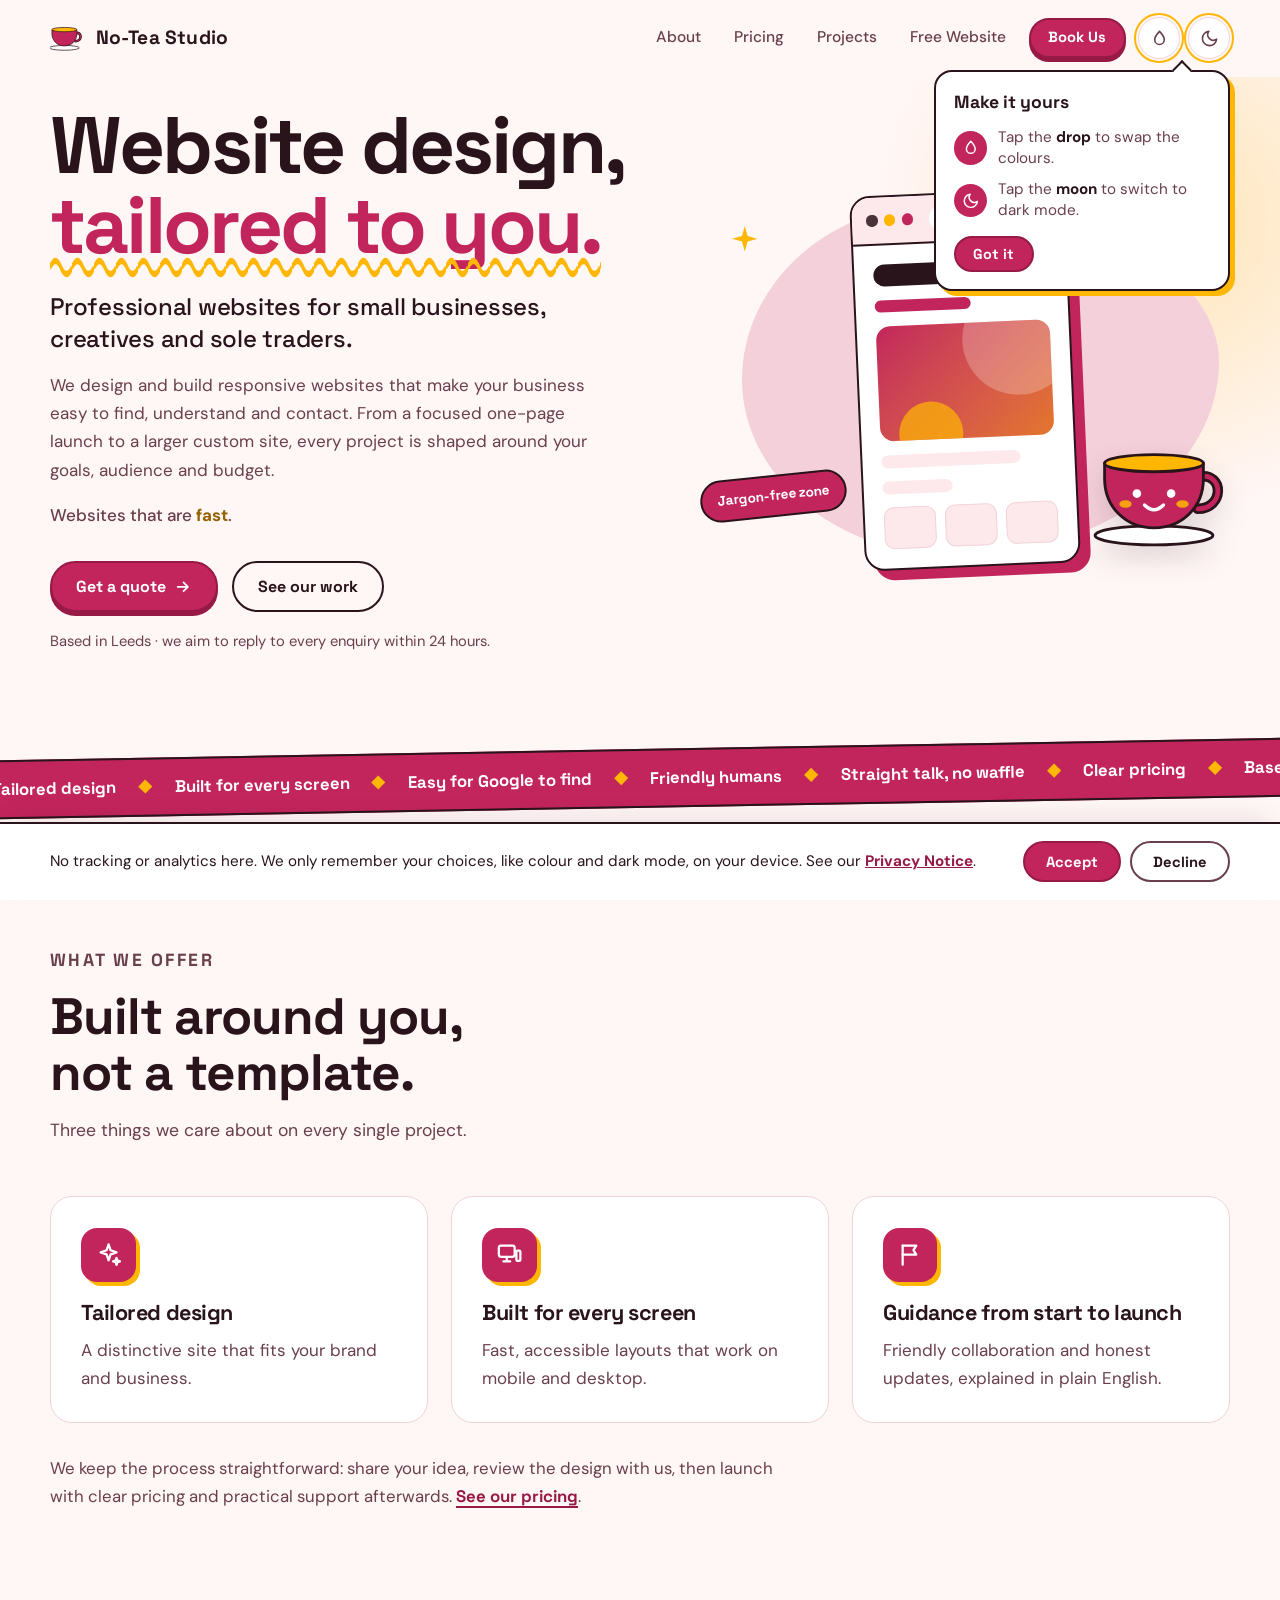
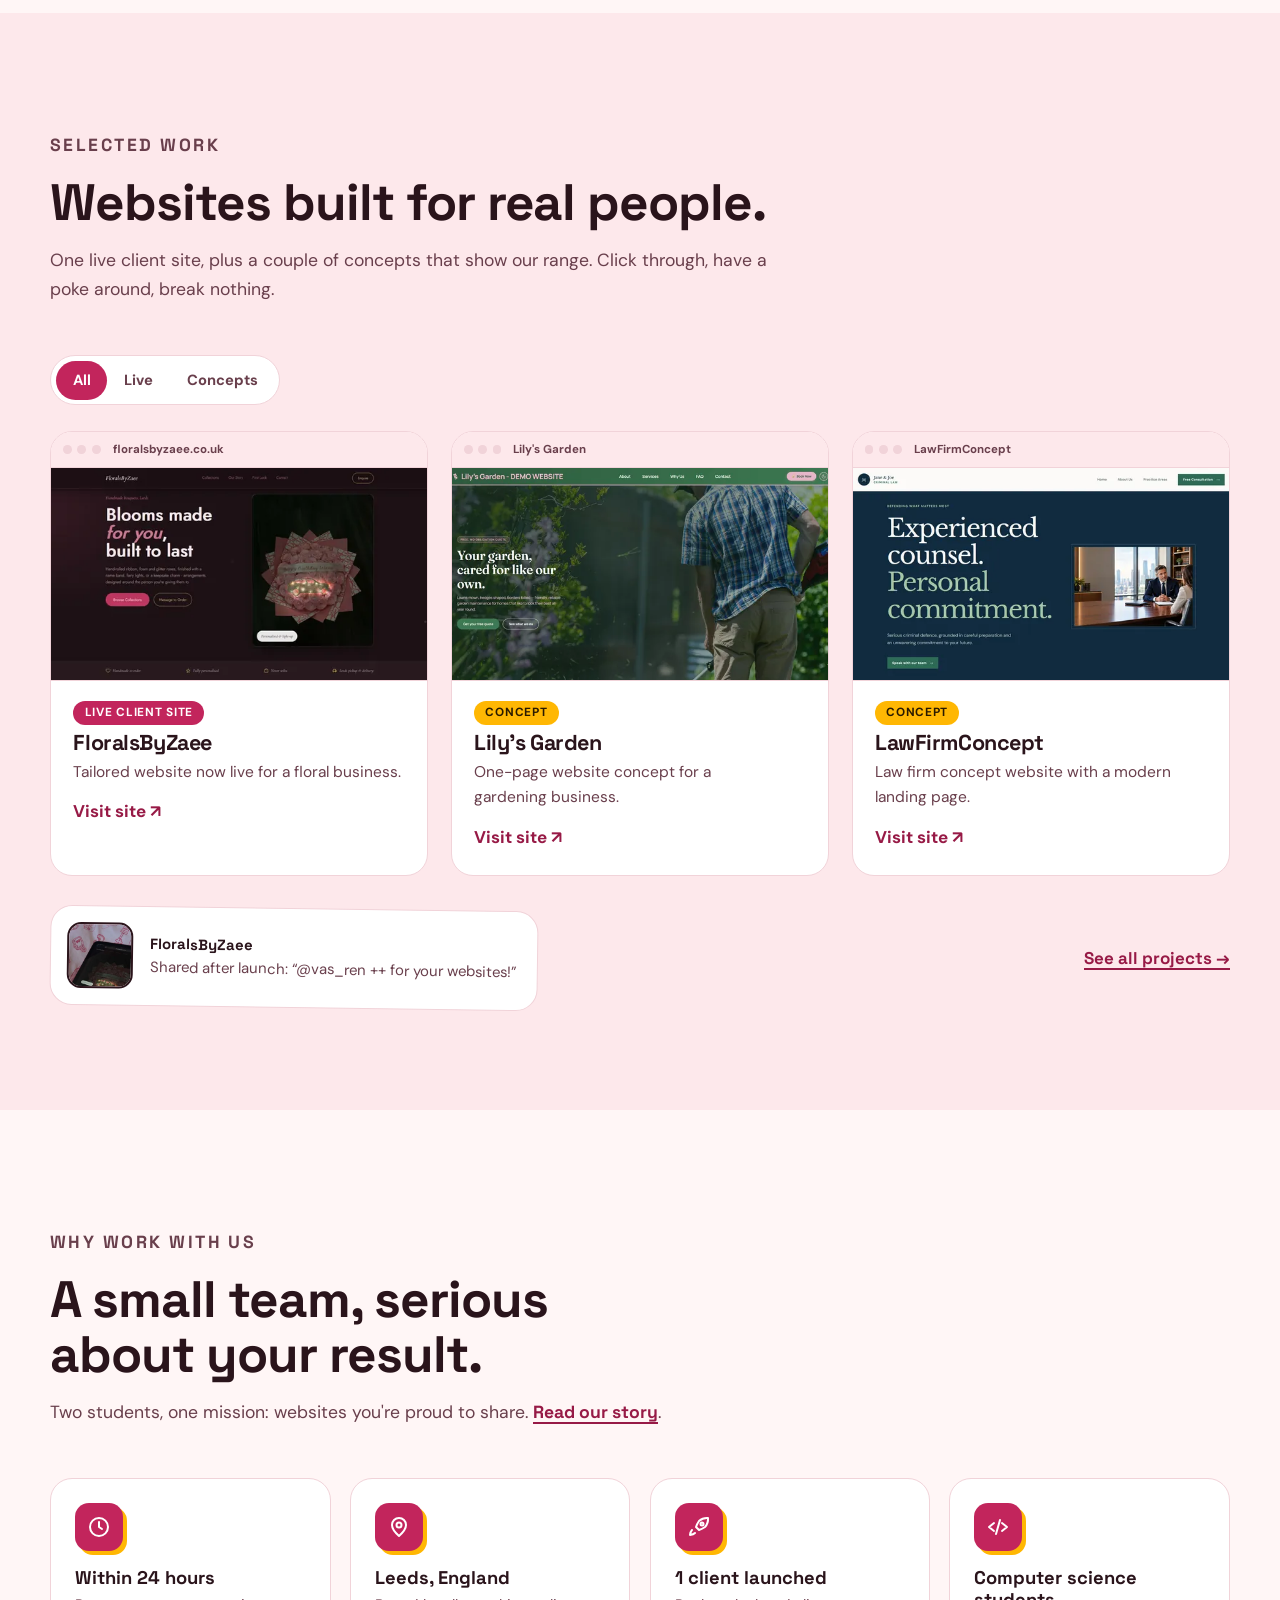
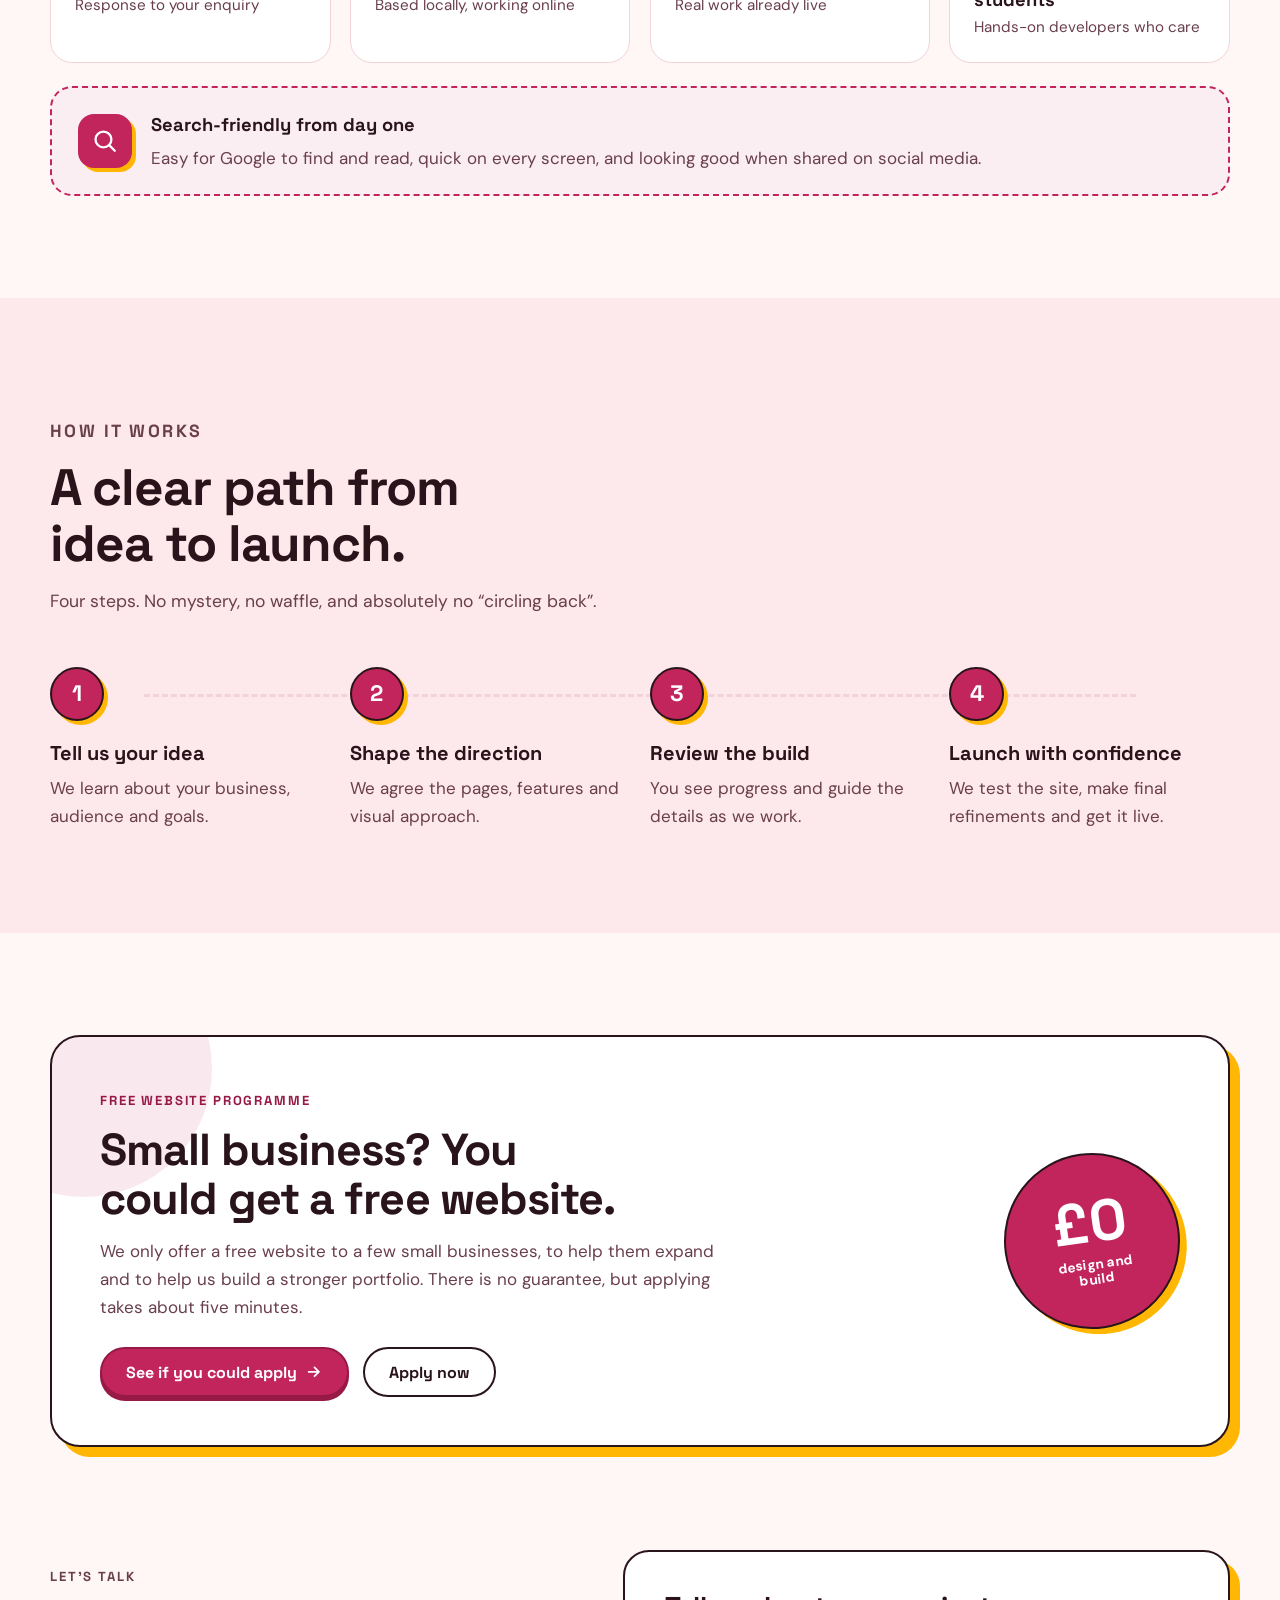
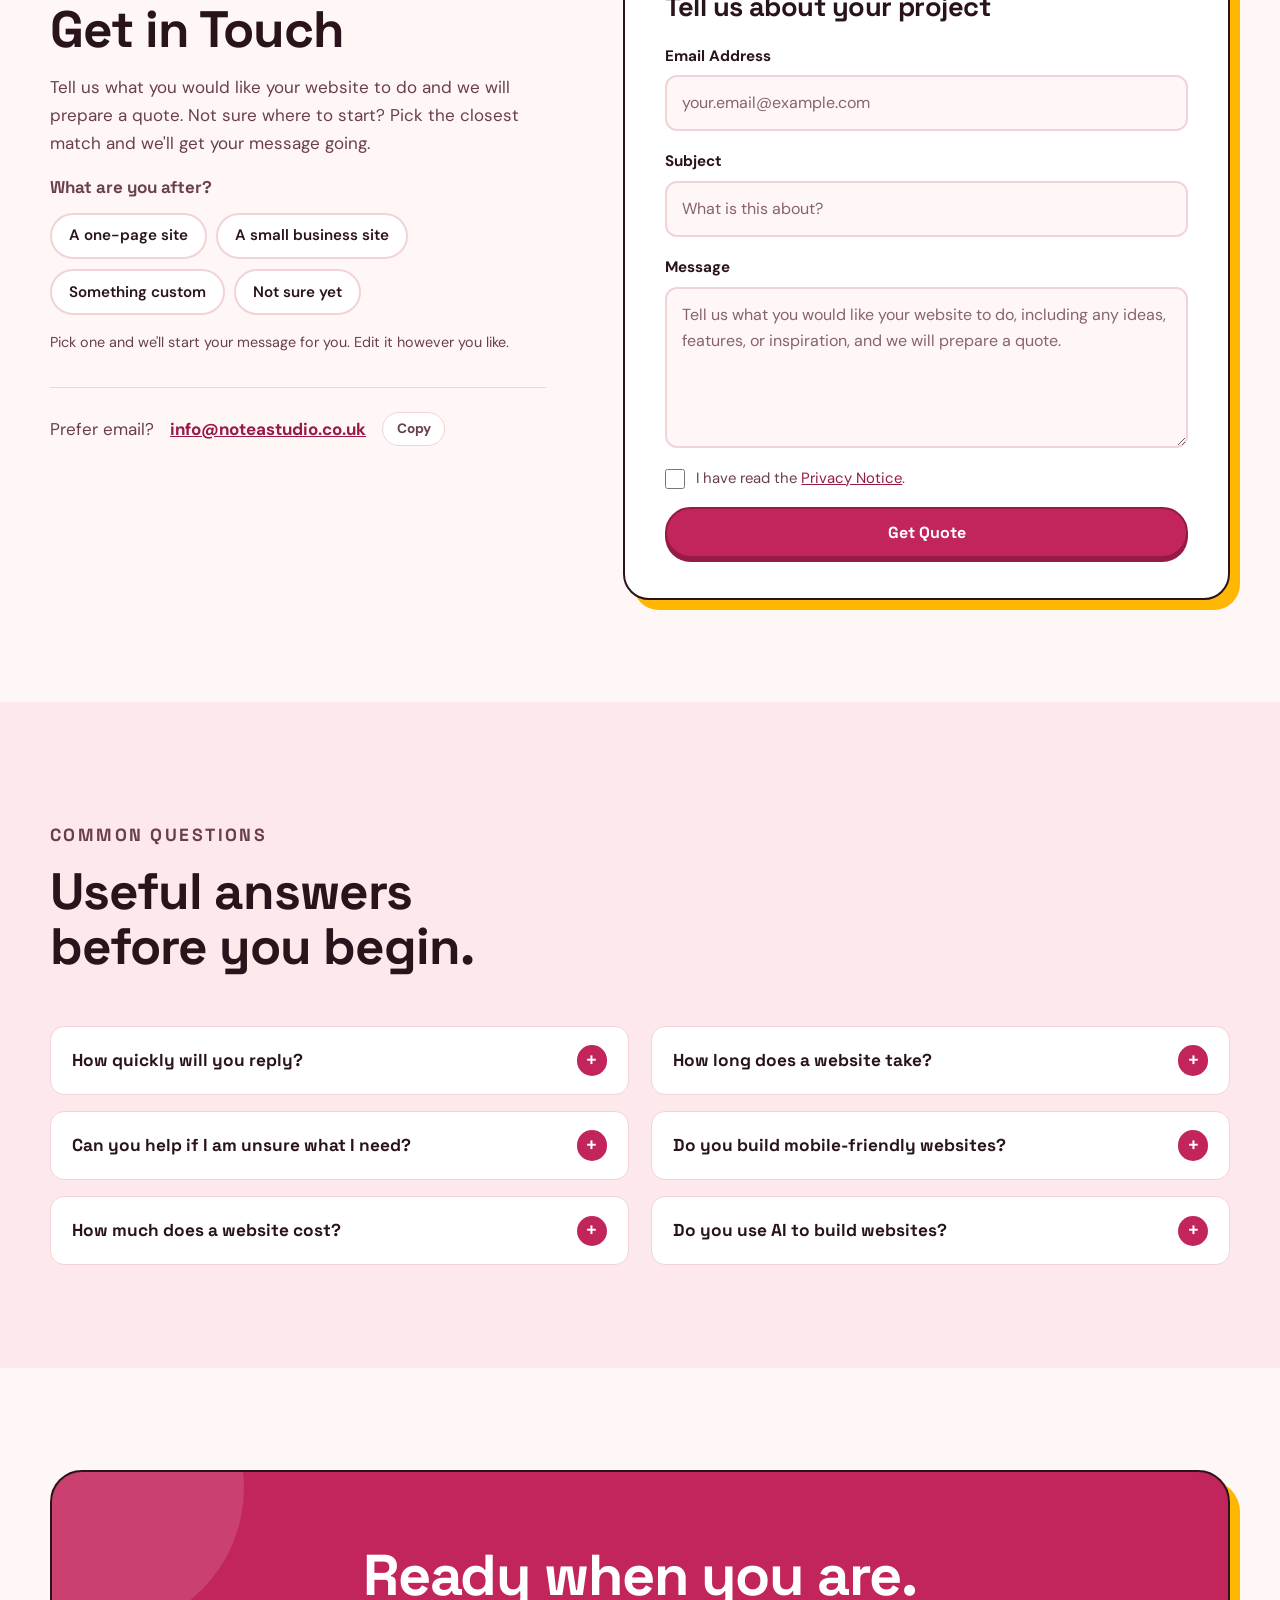
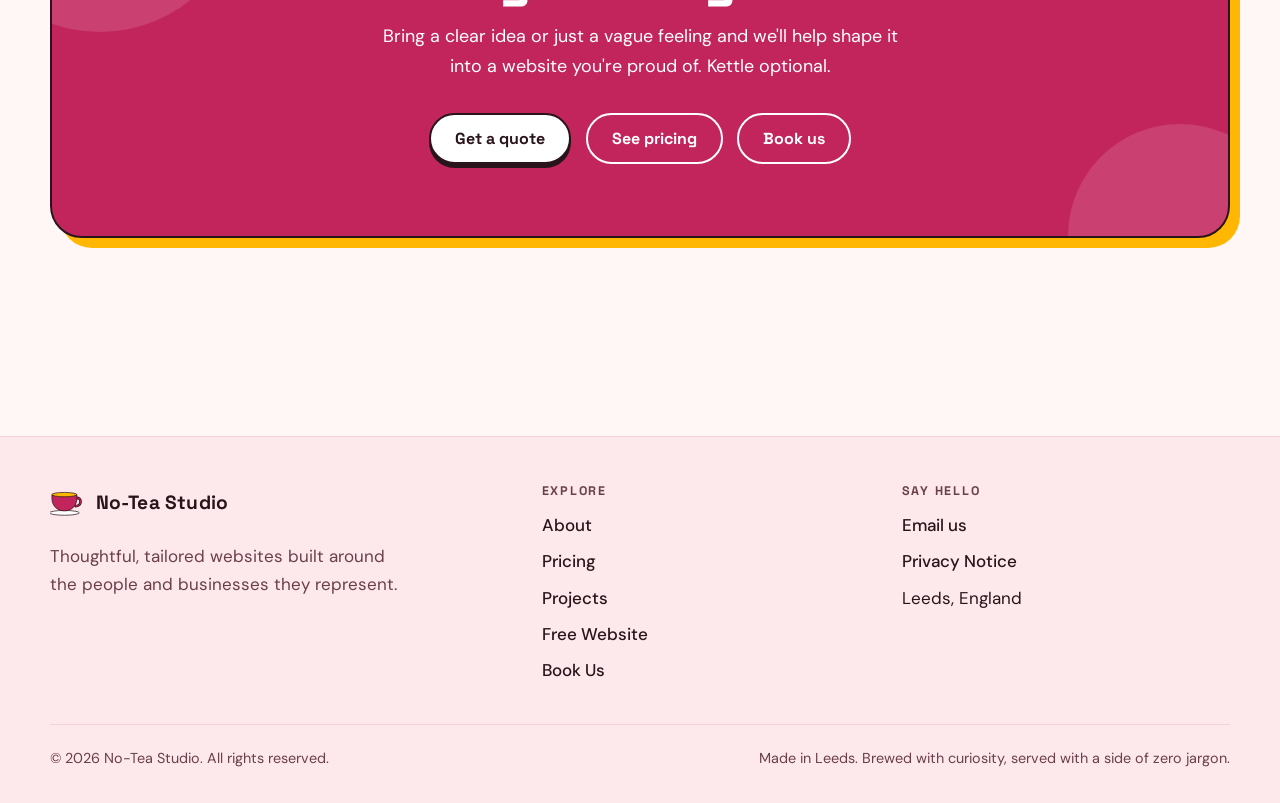
==== commit 7c947bad: "Fixed misalinged text" ====
--- a/index.html
+++ b/index.html
@@ -179,7 +179,7 @@
                             "name": "Do you use AI to build websites?",
                             "acceptedAnswer": {
                                 "@type": "Answer",
-                                "text": "We write the code ourselves and use AI as a helper for things like styling refinement, colour palettes, bulk updates and optimisation. We review everything, and we are open about how we work."
+                                "text": "We write custom code ourselves and use AI as a helper for things like styling refinement, colour palettes, bulk updates and optimisation. We review everything, and we are open about how we work."
                             }
                         }
                     ]
@@ -683,7 +683,7 @@
             </div>
             <div class="footer-base">
                 <p>&copy; 2026 No-Tea Studio. All rights reserved.</p>
-                <p>Made in Leeds. Brewed with curiosity, served with a cup of English tea.</p>
+                <p>Made in Leeds. Brewed with curiosity, served with a side of zero jargon.</p>
             </div>
         </div>
     </footer>
--- a/home.css
+++ b/home.css
@@ -1518,8 +1518,8 @@
 	display: flex;
 	flex-wrap: wrap;
 	align-items: center;
-	justify-content: flex-start;   /* was: space-between */
-	gap: 2rem;                     /* was: 1.5rem */
+	justify-content: space-between;
+	gap: 1.5rem;
 	margin-top: 2rem;
 }
 
@@ -1804,9 +1804,14 @@
 }
 
 .promo-badge small {
+	display: block;
+	max-width: 10ch;
+	margin-top: 0.3rem;
 	font-size: 0.85rem;
 	font-weight: 700;
-	letter-spacing: 0.04em;
+	letter-spacing: 0.02em;
+	line-height: 1.15;
+	text-align: center;
 }
 
 @media (max-width: 720px) {
@@ -1816,7 +1821,7 @@
 
 	.promo-badge {
 		justify-self: start;
-		width: 7.5rem;
+		width: 8.5rem;
 	}
 }
 
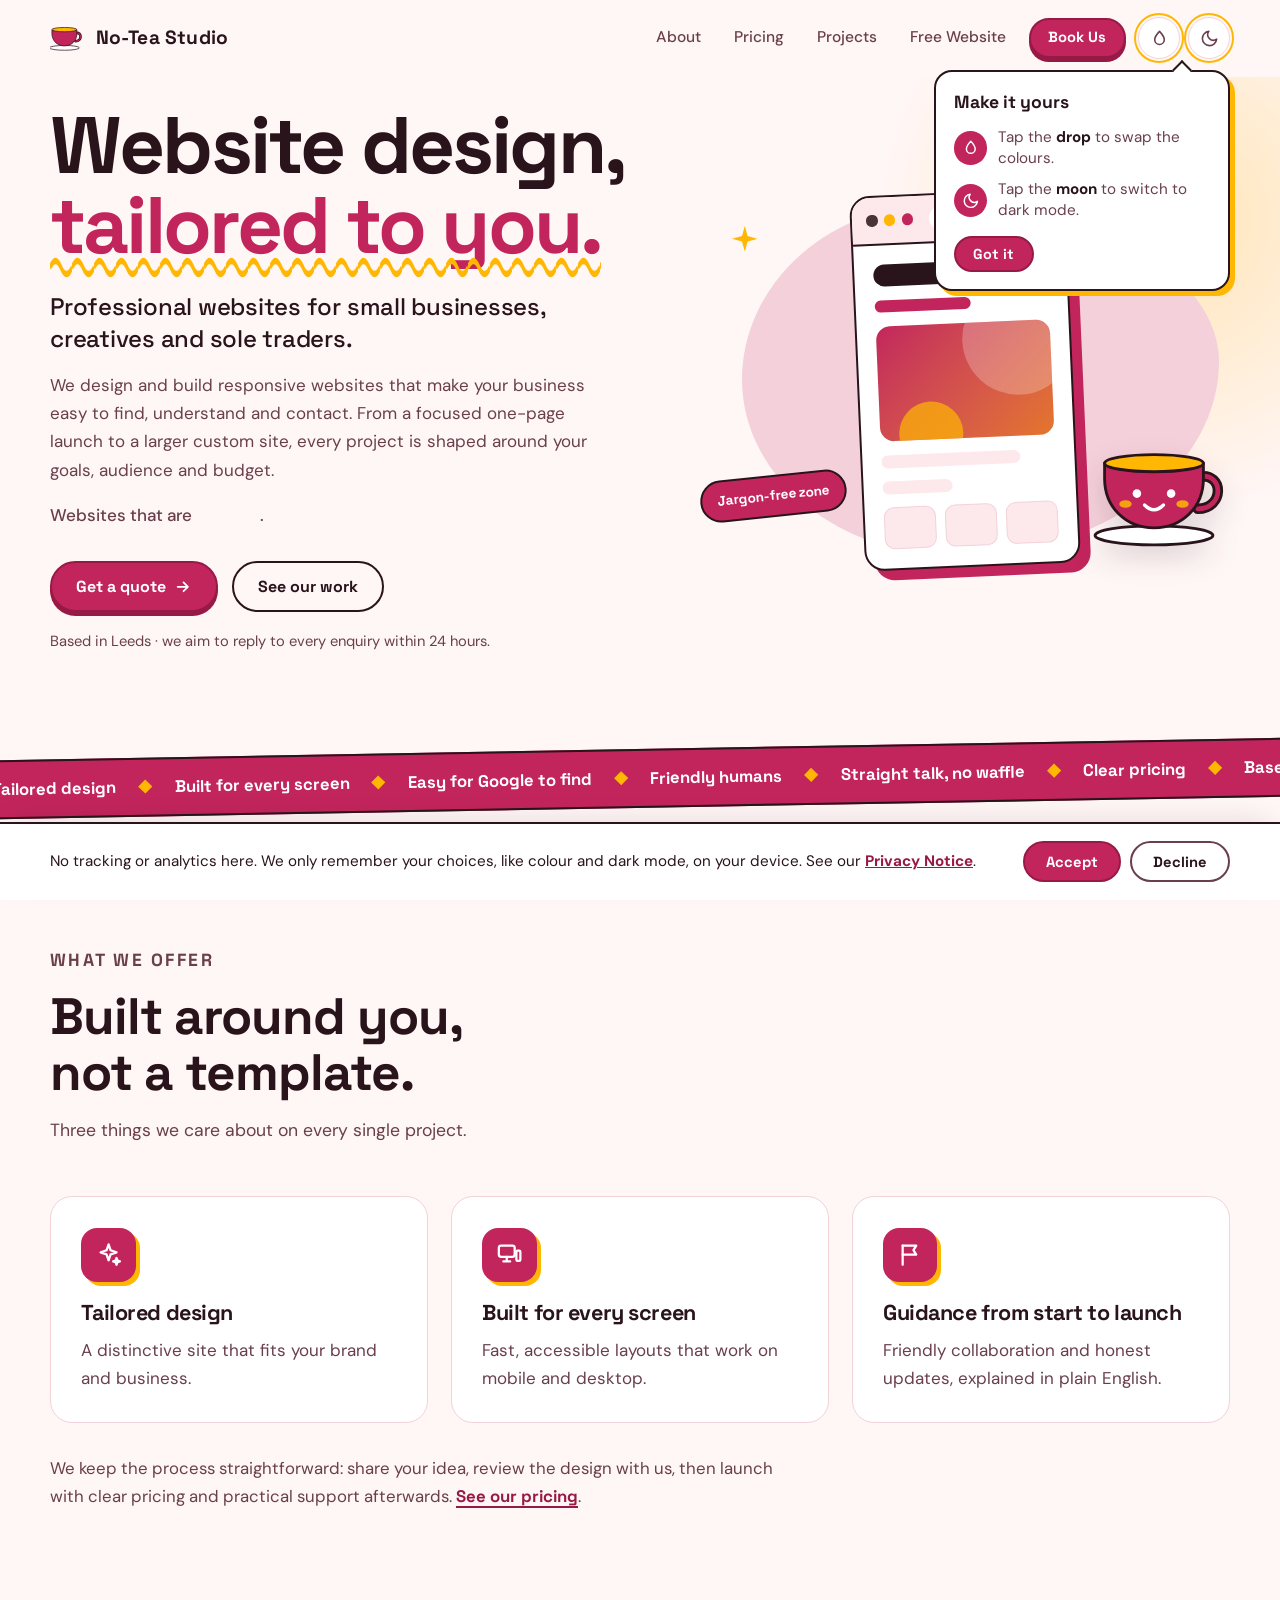
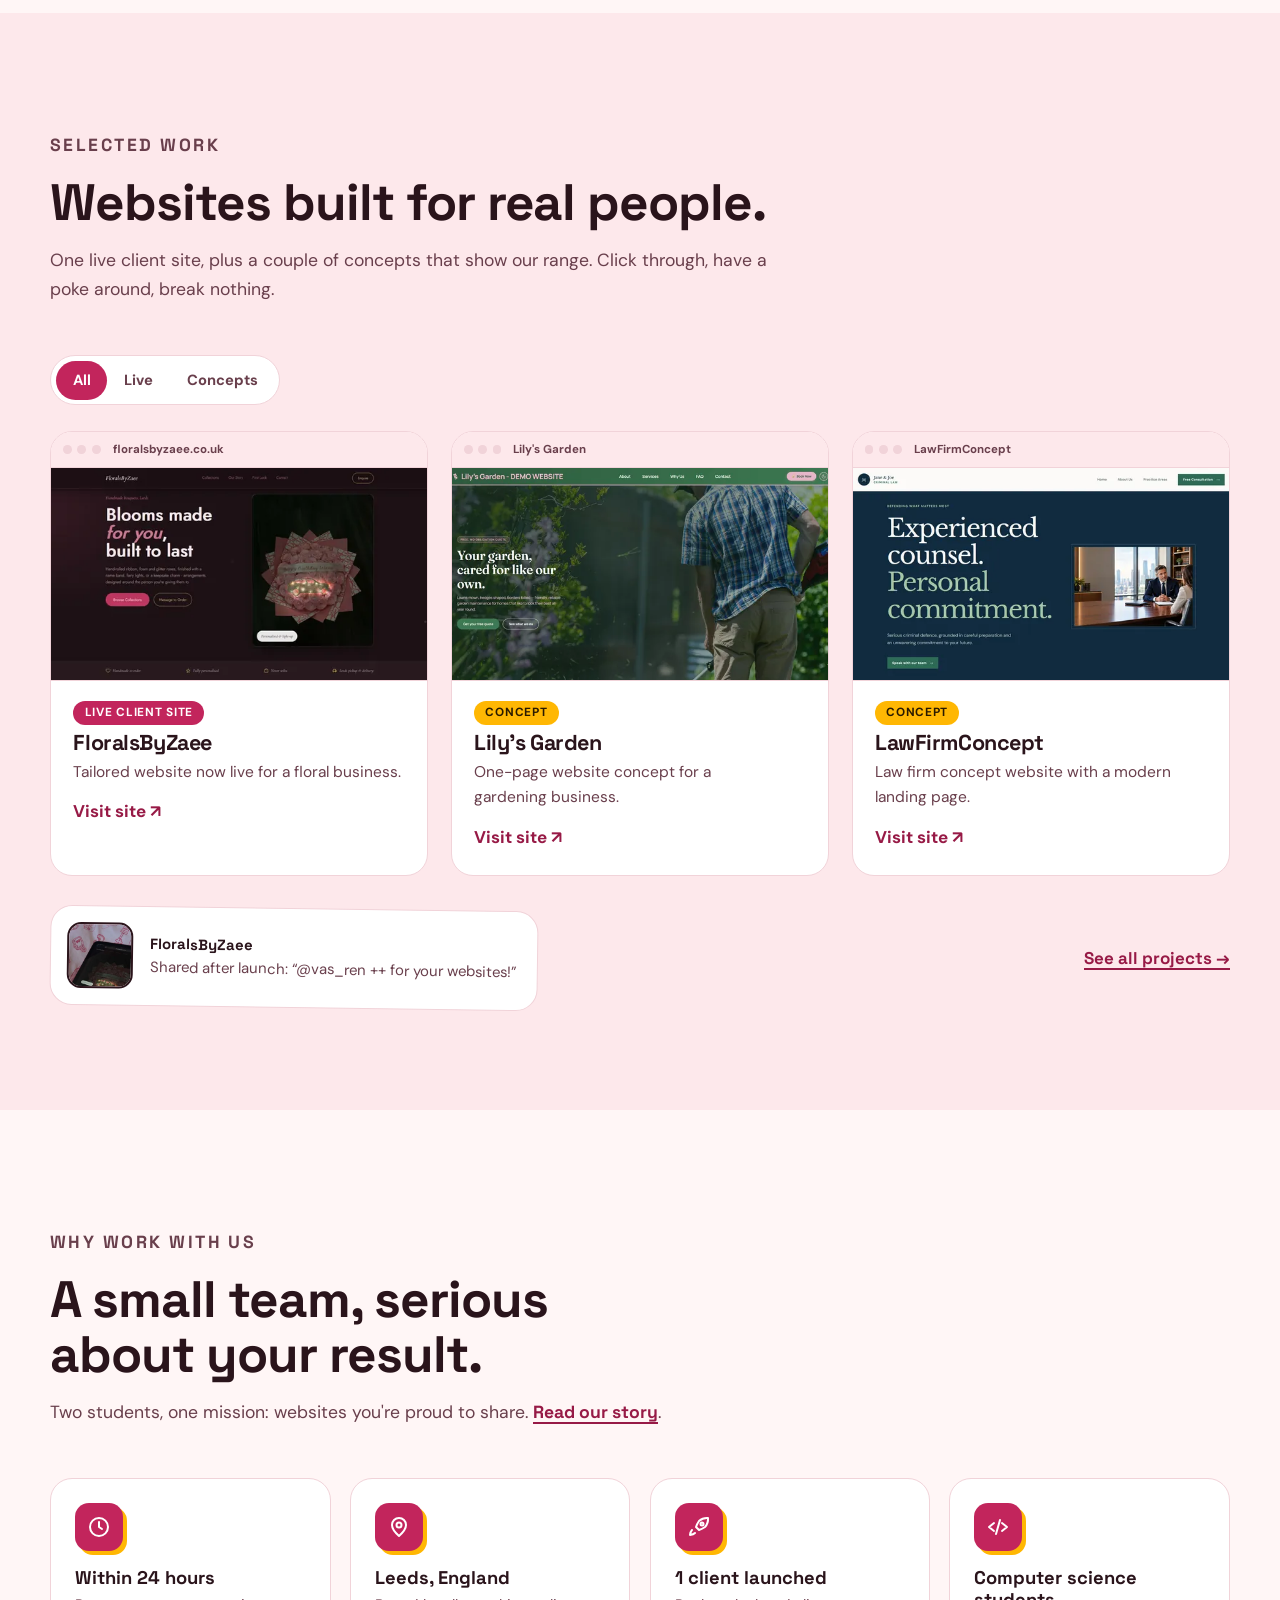
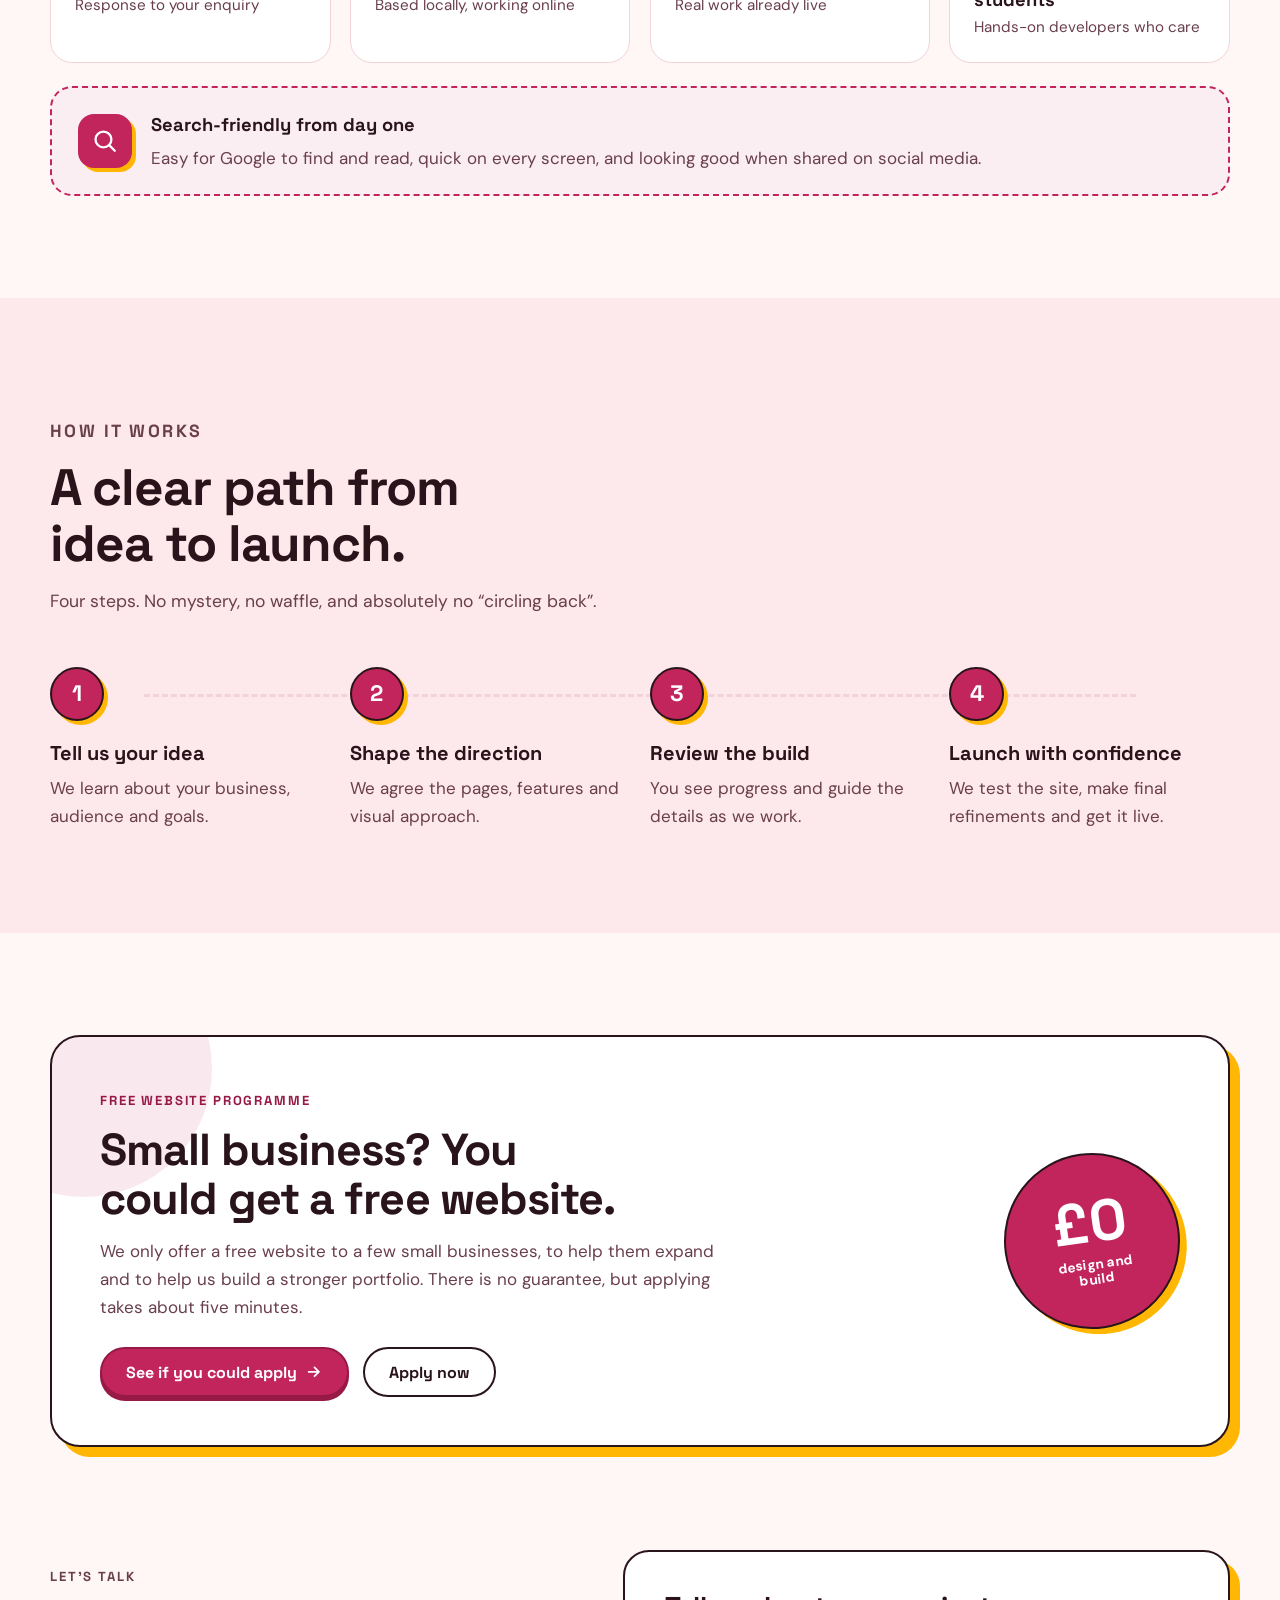
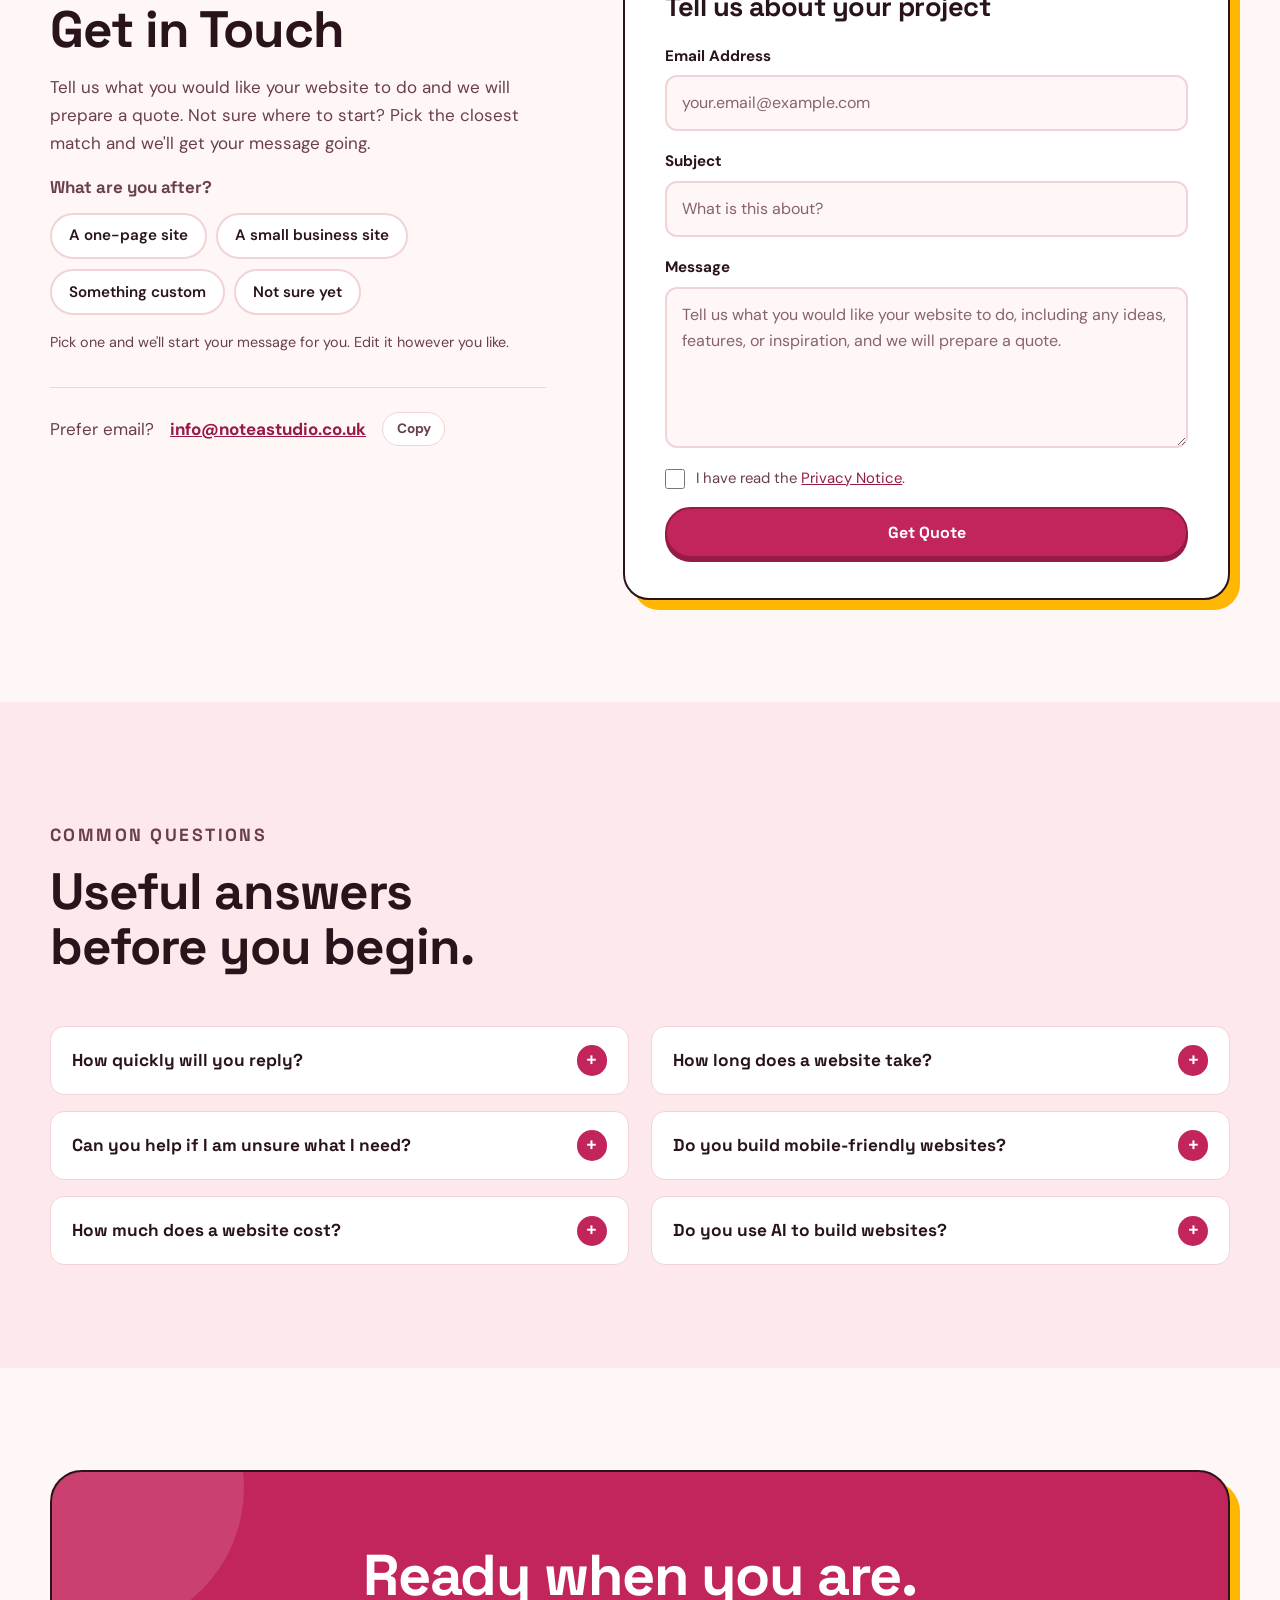
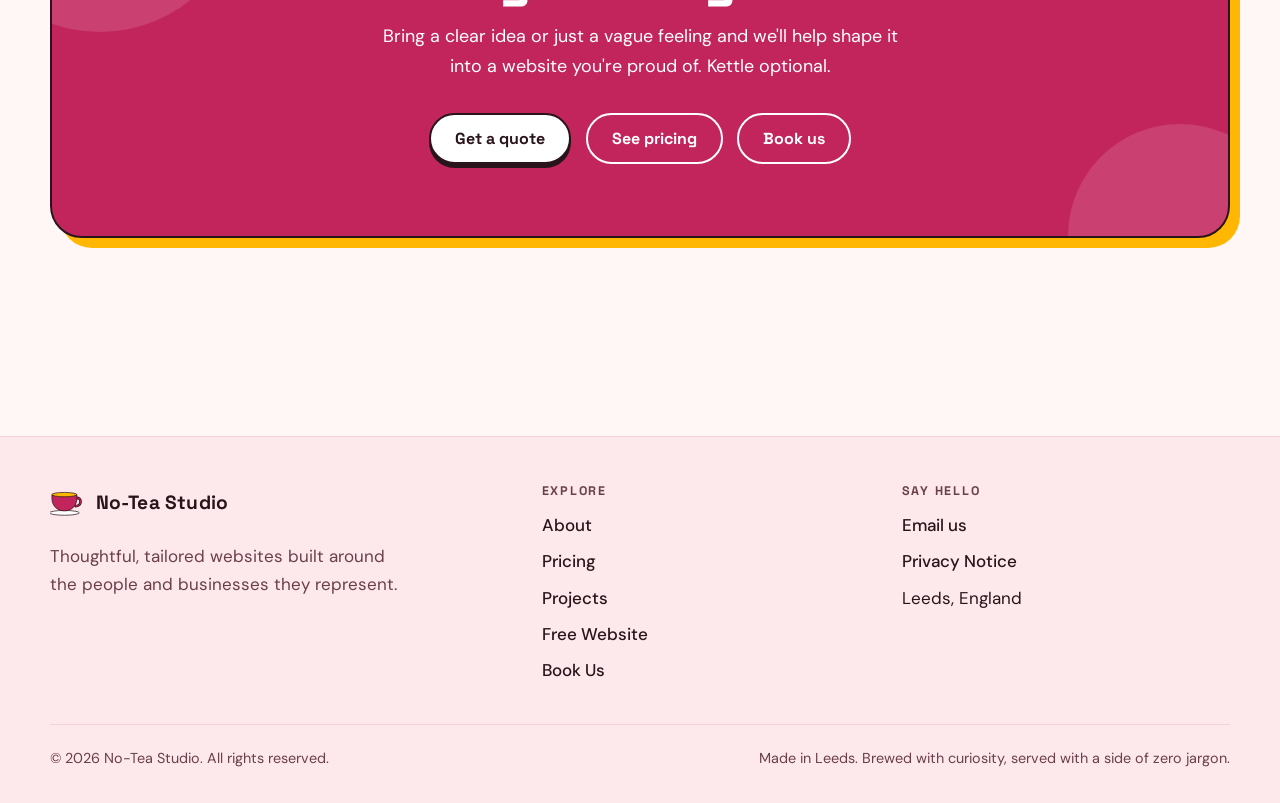
==== commit 94a150ca: "New colours on the page" ====
--- a/index.html
+++ b/index.html
@@ -13,7 +13,7 @@
                 var stored = localStorage.getItem('theme');
                 theme = stored || (window.matchMedia && window.matchMedia('(prefers-color-scheme: dark)').matches ? 'dark' : 'light');
                 var p = localStorage.getItem('palette');
-                if (/^(matcha|builders|earlgrey|hibiscus)$/.test(p || '')) { palette = p; }
+                if (/^(matcha|builders|earlgrey|midnight|signal|hibiscus)$/.test(p || '')) { palette = p; }
             } catch (e) { }
             d.setAttribute('data-theme', theme);
             d.setAttribute('data-palette', palette);
@@ -227,6 +227,8 @@
                         <button type="button" role="radio" aria-checked="false" data-palette="matcha"><span class="swatch" style="--sw1:#2d6a4f;--sw2:#ff7a45"></span>Matcha</button>
                         <button type="button" role="radio" aria-checked="false" data-palette="builders"><span class="swatch" style="--sw1:#a24a17;--sw2:#f2b134"></span>Builder's Tea</button>
                         <button type="button" role="radio" aria-checked="false" data-palette="earlgrey"><span class="swatch" style="--sw1:#4a52c4;--sw2:#f59fb5"></span>Earl Grey</button>
+                        <button type="button" role="radio" aria-checked="false" data-palette="midnight"><span class="swatch" style="--sw1:#14284b;--sw2:#c8a24b"></span>Midnight</button>
+                        <button type="button" role="radio" aria-checked="false" data-palette="signal"><span class="swatch" style="--sw1:#2b2d42;--sw2:#d90429"></span>Signal</button>
                     </div>
                 </div>
 
--- a/home.css
+++ b/home.css
@@ -78,6 +78,42 @@
 	color-scheme: light;
 }
 
+
+/* ---- Palette 5: Midnight (dark navy, calm and professional) ---- */
+html[data-palette="midnight"] {
+	--c-bg: #f2f5f9;
+	--c-bg-alt: #e6ebf3;
+	--c-surface: #ffffff;
+	--c-ink: #0e1a2e;
+	--c-ink-soft: #47566e;
+	--c-primary: #14284b;
+	--c-on-primary: #ffffff;
+	--c-primary-deep: #0b1a35;
+	--c-accent: #c8a24b;
+	--c-accent-text: #7a5c14;
+	--c-on-accent: #1b1405;
+	--c-line: #d3dae6;
+	--c-shadow: rgba(14, 26, 46, 0.14);
+	color-scheme: light;
+}
+
+/* ---- Palette 6: Signal (space indigo, platinum and red) ---- */
+html[data-palette="signal"] {
+	--c-bg: #edf2f4;
+	--c-bg-alt: #dfe6ea;
+	--c-surface: #ffffff;
+	--c-ink: #2b2d42;
+	--c-ink-soft: #565d75;
+	--c-primary: #d90429;
+	--c-on-primary: #ffffff;
+	--c-primary-deep: #a8021f;
+	--c-accent: #8d99ae;
+	--c-accent-text: #465068;
+	--c-on-accent: #1d1f31;
+	--c-line: #ccd5dc;
+	--c-shadow: rgba(43, 45, 66, 0.16);
+	color-scheme: light;
+}
 
 /* ---- Palette 4: Hibiscus (pink, the default) ---- */
 :root,
@@ -150,6 +186,40 @@
 	--c-accent: #ff9fbe;
 	--c-accent-text: #ffa9c4;
 	--c-on-accent: #3a0a1a;
+}
+
+/* Midnight keeps its own navy surfaces in dark mode */
+html[data-theme="dark"][data-palette="midnight"] {
+	--c-bg: #080d19;
+	--c-bg-alt: #0c1322;
+	--c-surface: #121b2e;
+	--c-ink: #eef2f9;
+	--c-ink-soft: #a9b4c8;
+	--c-line: #1f2b45;
+	--c-edge: #2c3b5c;
+	--c-primary: #86a9e6;
+	--c-on-primary: #08122a;
+	--c-primary-deep: #b3caf3;
+	--c-accent: #d9b865;
+	--c-accent-text: #e3c97f;
+	--c-on-accent: #1b1405;
+}
+
+/* Signal in dark mode: space indigo surfaces, red accents */
+html[data-theme="dark"][data-palette="signal"] {
+	--c-bg: #1b1c2b;
+	--c-bg-alt: #20223a;
+	--c-surface: #2b2d42;
+	--c-ink: #edf2f4;
+	--c-ink-soft: #aab3c6;
+	--c-line: #3b3e5a;
+	--c-edge: #4b4f70;
+	--c-primary: #ff4d63;
+	--c-on-primary: #1d0a10;
+	--c-primary-deep: #ff8e9c;
+	--c-accent: #8d99ae;
+	--c-accent-text: #b4bfd2;
+	--c-on-accent: #14162a;
 }
 
 /* Soft colour glow in two corners (fixed, so it never scrolls or repaints) */
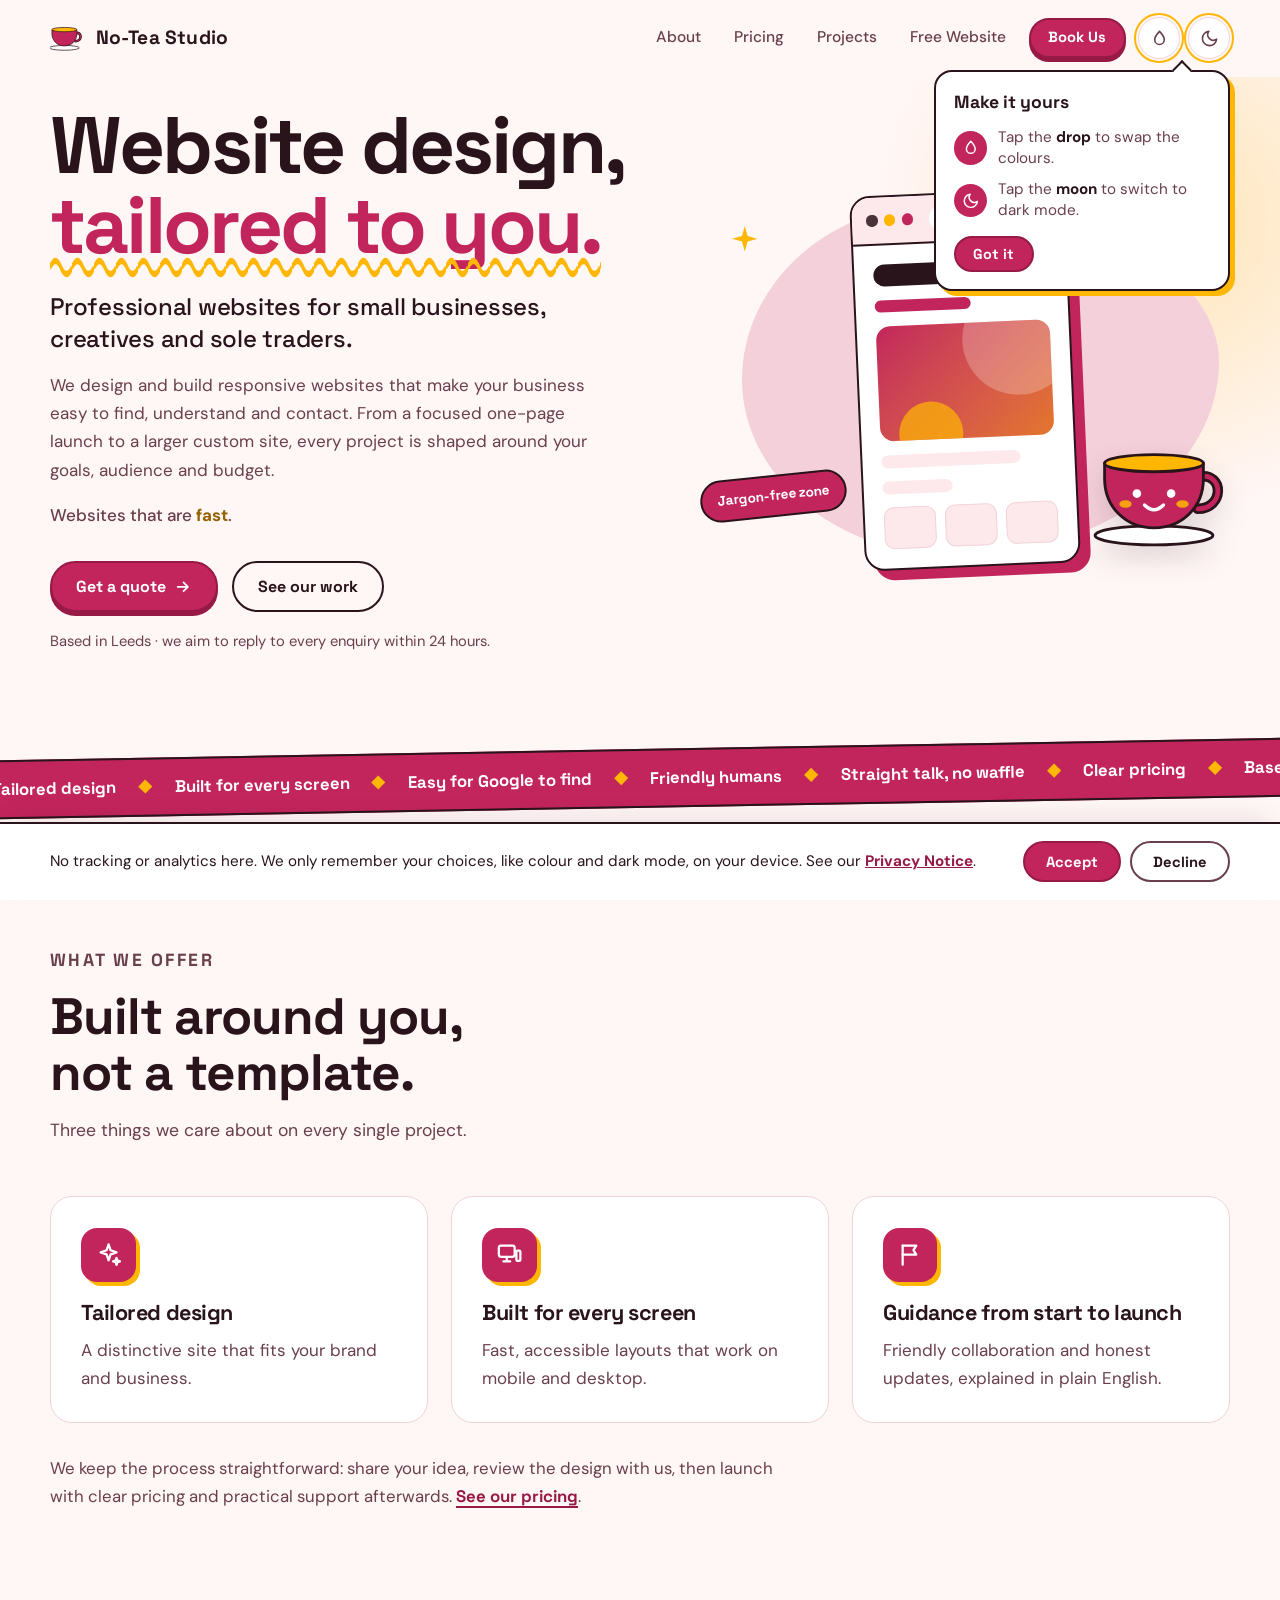
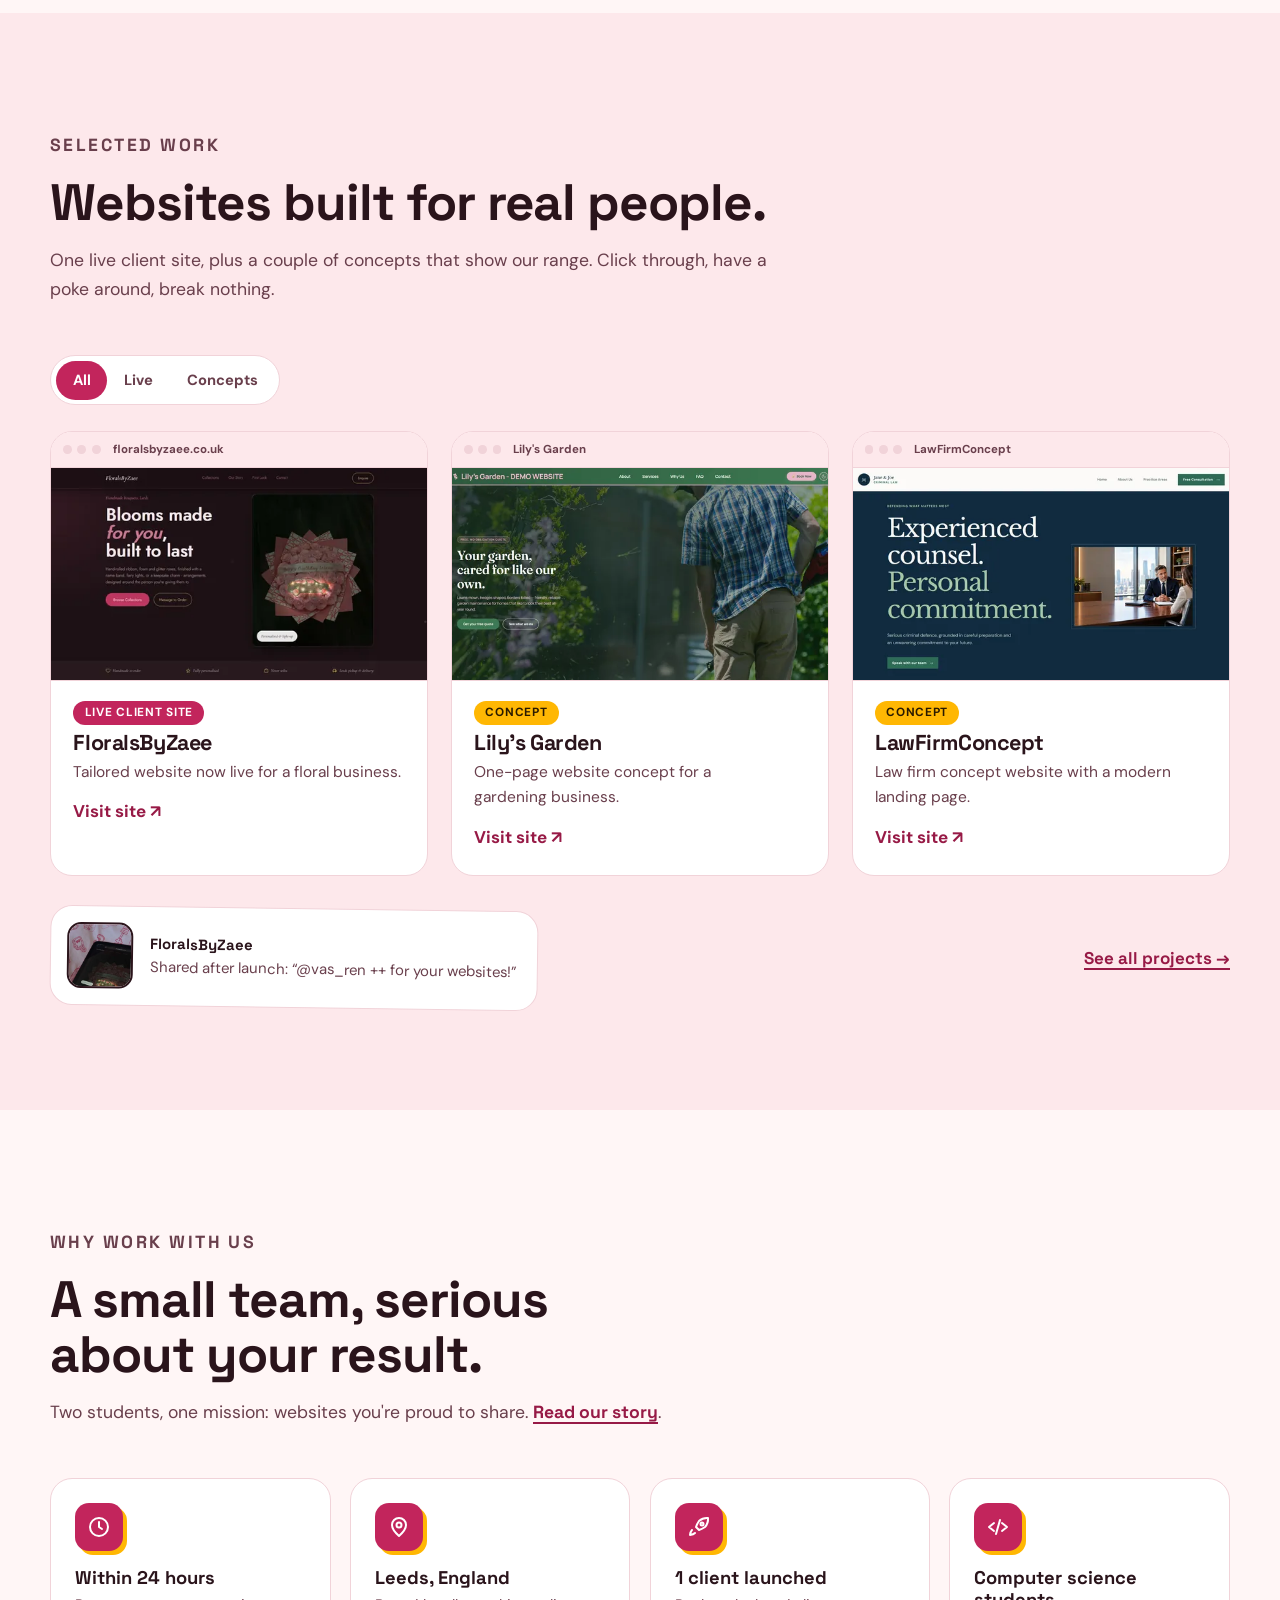
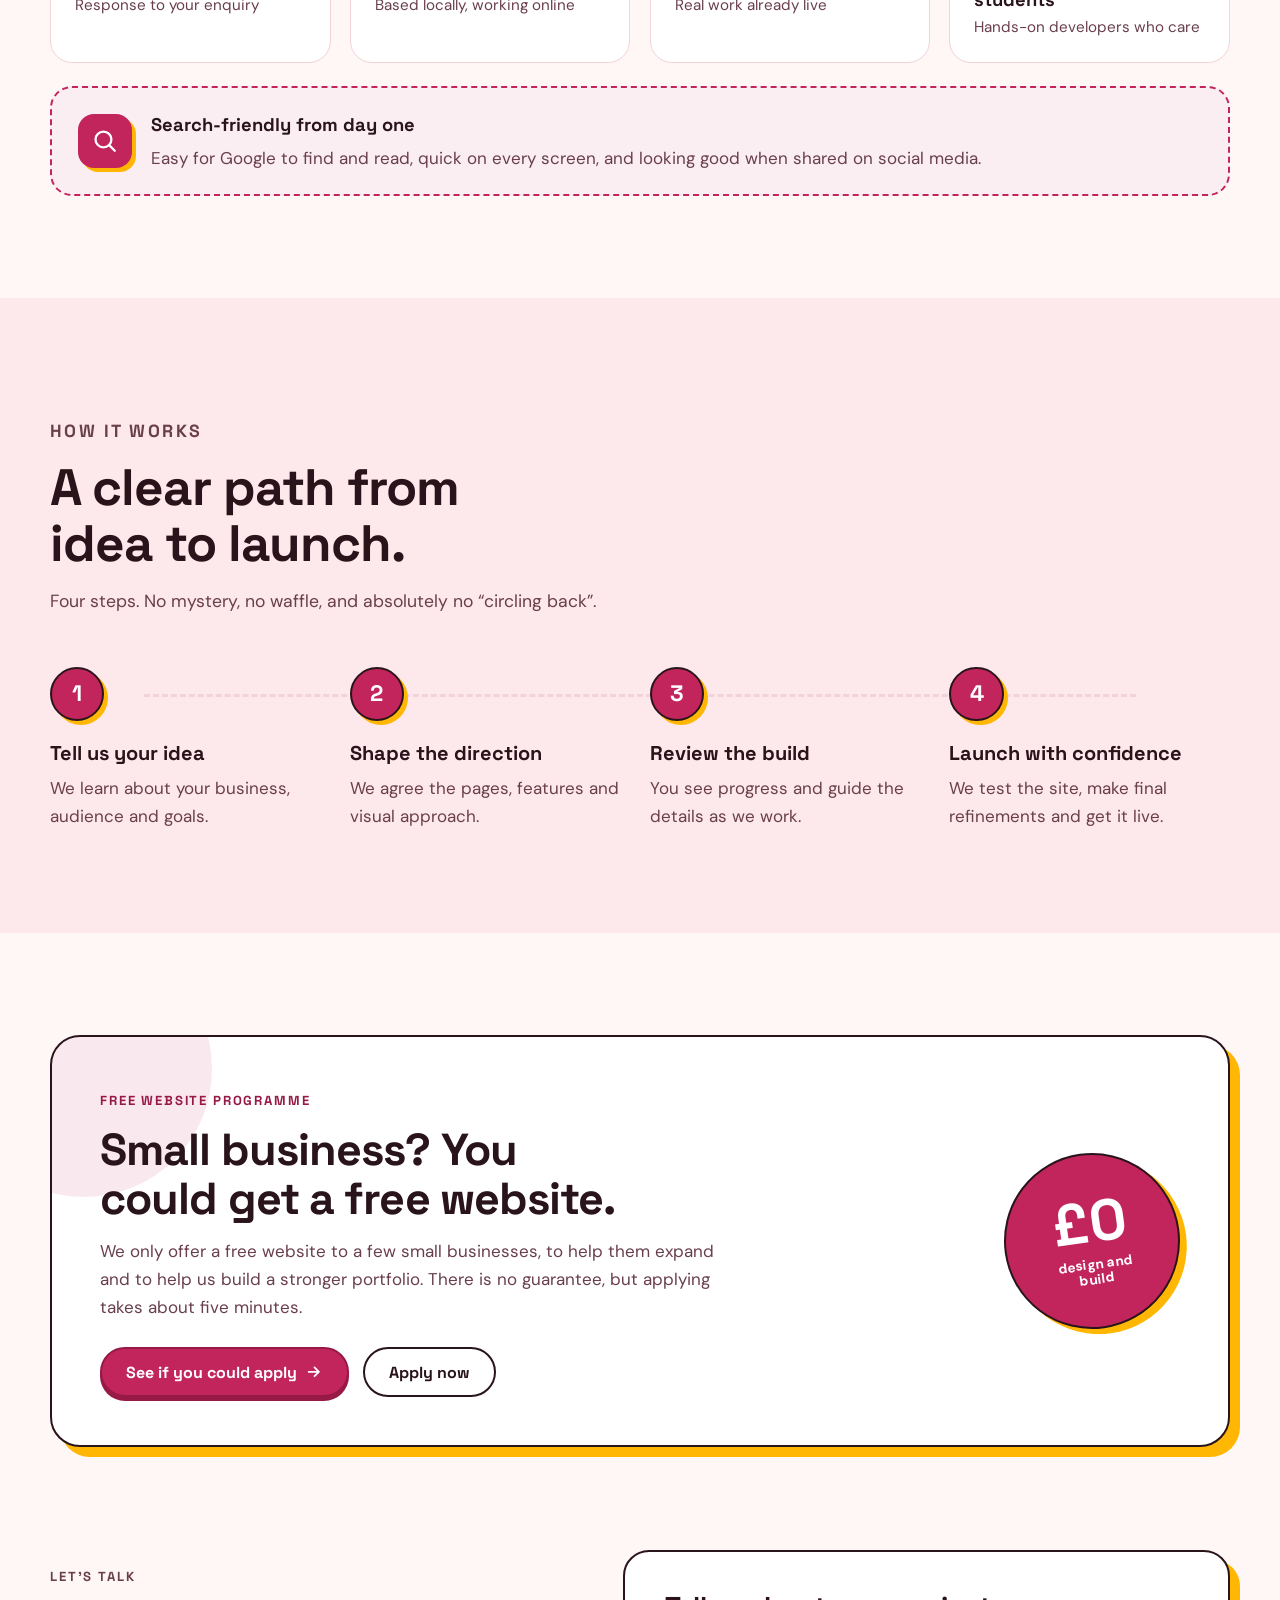
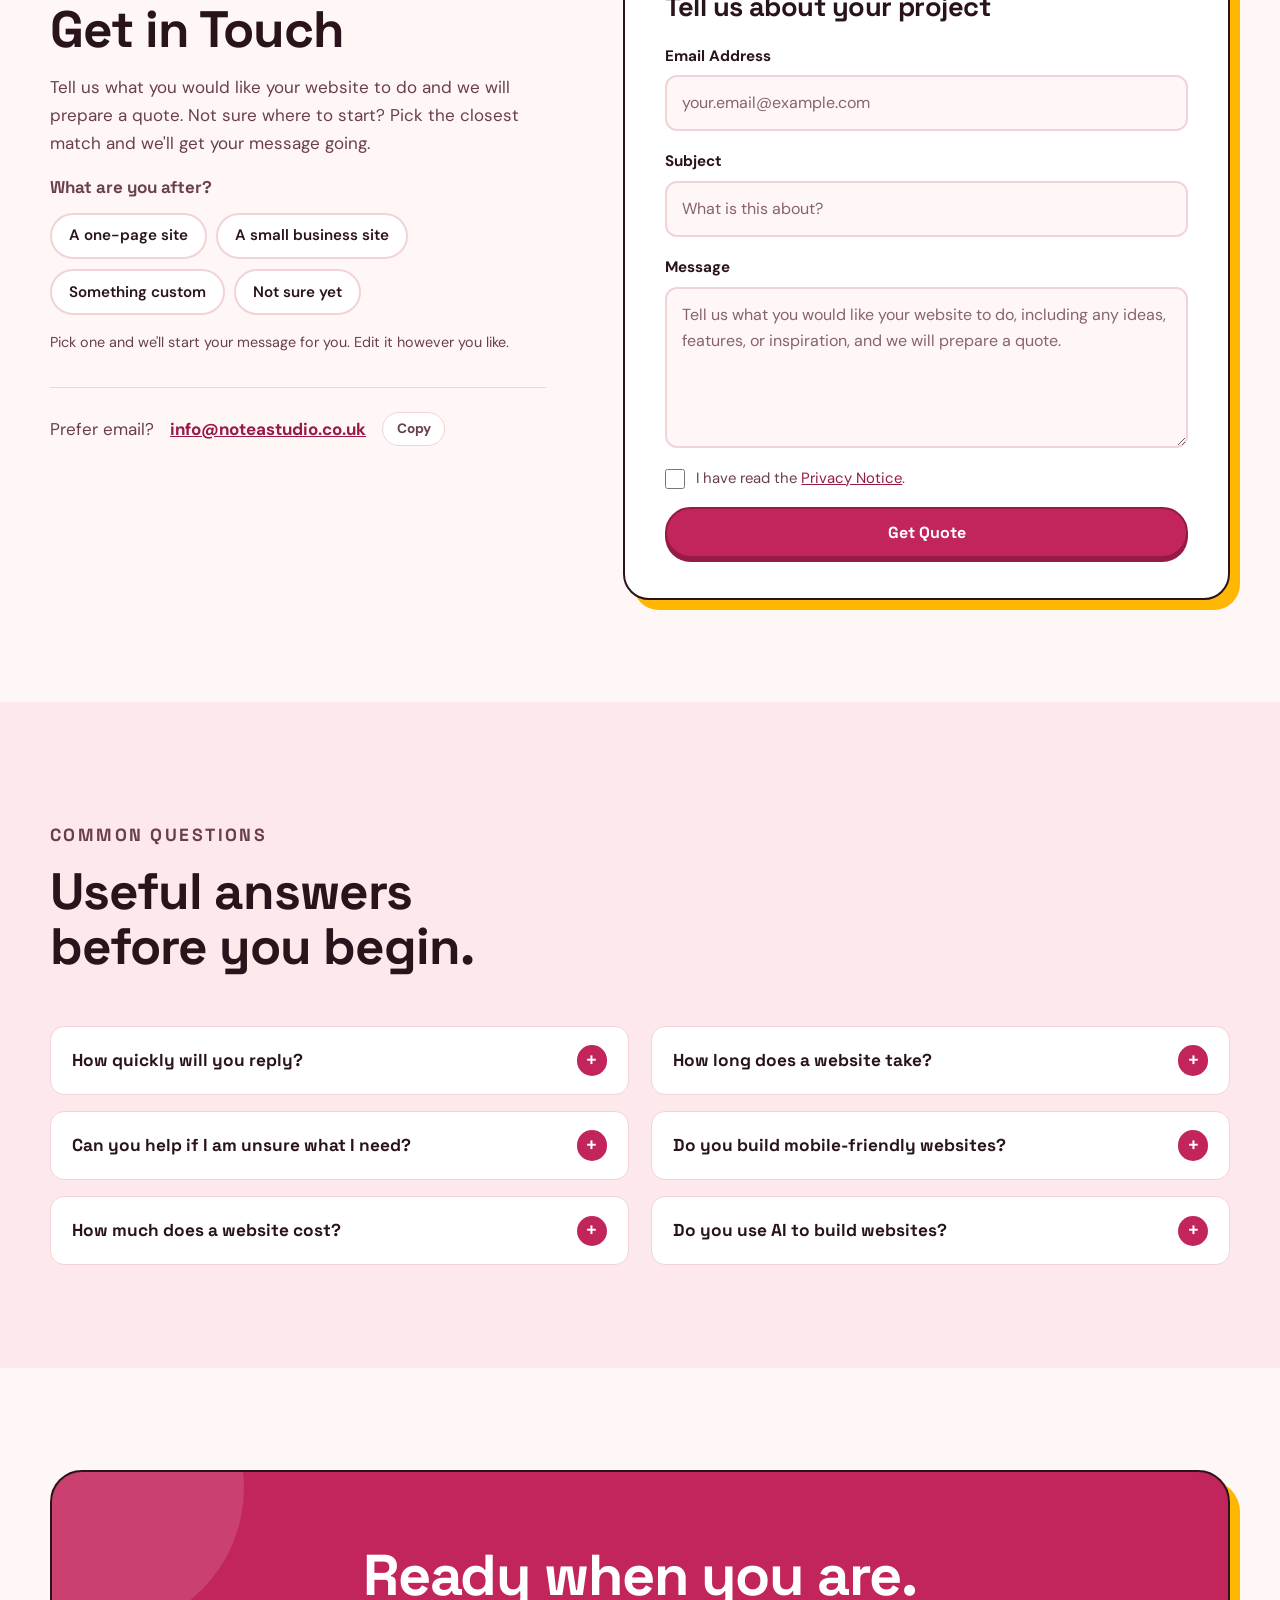
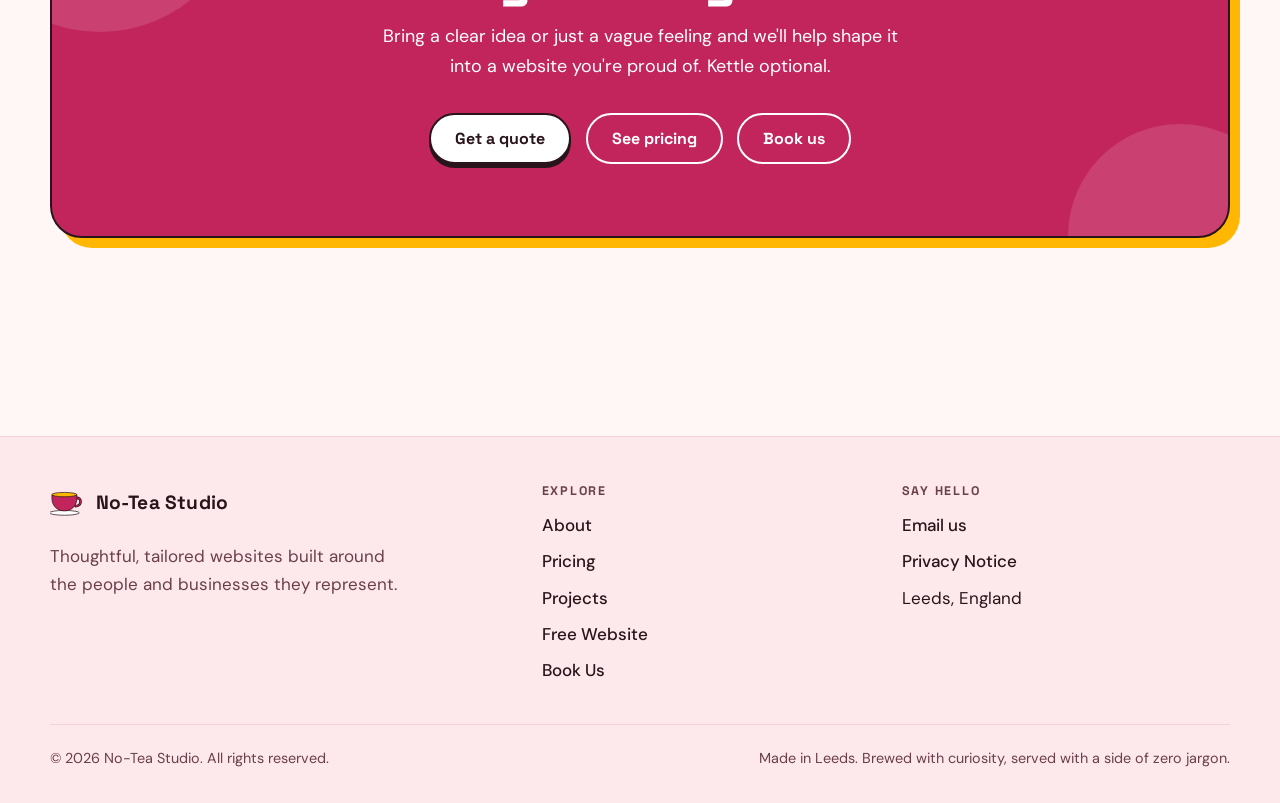
==== commit 4acd18eb: "halloween theme" ====
--- a/index.html
+++ b/index.html
@@ -13,7 +13,7 @@
                 var stored = localStorage.getItem('theme');
                 theme = stored || (window.matchMedia && window.matchMedia('(prefers-color-scheme: dark)').matches ? 'dark' : 'light');
                 var p = localStorage.getItem('palette');
-                if (/^(matcha|builders|earlgrey|midnight|signal|hibiscus)$/.test(p || '')) { palette = p; }
+                if (/^(matcha|builders|earlgrey|signal|halloween|hibiscus)$/.test(p || '')) { palette = p; }
             } catch (e) { }
             d.setAttribute('data-theme', theme);
             d.setAttribute('data-palette', palette);
@@ -195,12 +195,28 @@
     <header class="site-header">
         <nav class="nav container" aria-label="Main">
             <a class="brand" href="/" aria-label="No-Tea Studio, home">
-                <svg viewBox="20 44 150 94" aria-hidden="true">
+                <svg class="brand-mark brand-mark--tea" viewBox="20 44 150 94" aria-hidden="true">
                     <ellipse class="cup-saucer" cx="80" cy="132" rx="62" ry="10" />
                     <path class="cup-handle" d="M128 70c26-4 26 34-2 34" />
                     <path class="cup-handle-in" d="M128 70c26-4 26 34-2 34" />
                     <path class="cup-body" d="M28 56h104v16c0 30-22 52-52 52s-52-22-52-52z" />
                     <ellipse class="cup-tea" cx="80" cy="56" rx="52" ry="9" />
+                </svg>
+                <svg class="brand-mark brand-mark--pumpkin" viewBox="6 12 148 132" aria-hidden="true">
+                    <ellipse class="pk-shadow" cx="80" cy="141" rx="56" ry="7" />
+                    <ellipse class="pk-rib pk-rib-o" cx="40" cy="89" rx="30" ry="44" />
+                    <ellipse class="pk-rib pk-rib-o" cx="120" cy="89" rx="30" ry="44" />
+                    <ellipse class="pk-rib pk-rib-m" cx="58" cy="91" rx="32" ry="48" />
+                    <ellipse class="pk-rib pk-rib-m" cx="102" cy="91" rx="32" ry="48" />
+                    <ellipse class="pk-rib pk-rib-c" cx="80" cy="92" rx="26" ry="50" />
+                    <path class="pk-vine" d="M92 30c10-8 22-4 24 6" />
+                    <path class="pk-stem" d="M72 46c-1-14 5-24 14-28l7 7c-5 4-6 10-5 21z" />
+                    <g class="pk-face">
+                        <path class="pk-eye" d="M46 80l16-14 6 20z" />
+                        <path class="pk-eye" d="M114 80l-16-14-6 20z" />
+                        <path d="M80 90l-7 12h14z" />
+                        <path d="M46 108l12 6 10-8 12 10 12-10 10 8 12-6c-6 18-22 24-34 24s-28-6-34-24z" />
+                    </g>
                 </svg>
                 <span>No-Tea Studio</span>
             </a>
@@ -227,8 +243,8 @@
                         <button type="button" role="radio" aria-checked="false" data-palette="matcha"><span class="swatch" style="--sw1:#2d6a4f;--sw2:#ff7a45"></span>Matcha</button>
                         <button type="button" role="radio" aria-checked="false" data-palette="builders"><span class="swatch" style="--sw1:#a24a17;--sw2:#f2b134"></span>Builder's Tea</button>
                         <button type="button" role="radio" aria-checked="false" data-palette="earlgrey"><span class="swatch" style="--sw1:#4a52c4;--sw2:#f59fb5"></span>Earl Grey</button>
-                        <button type="button" role="radio" aria-checked="false" data-palette="midnight"><span class="swatch" style="--sw1:#14284b;--sw2:#c8a24b"></span>Midnight</button>
                         <button type="button" role="radio" aria-checked="false" data-palette="signal"><span class="swatch" style="--sw1:#2b2d42;--sw2:#d90429"></span>Signal</button>
+                        <button type="button" role="radio" aria-checked="false" data-palette="halloween"><span class="swatch" style="--sw1:#e8590c;--sw2:#5b21b6"></span>Halloween</button>
                     </div>
                 </div>
 
@@ -250,12 +266,16 @@
     <main id="main">
         <!-- ============ HERO ============ -->
         <section class="hero" aria-labelledby="hero-heading">
+            <div class="spider" aria-hidden="true"><i class="spider-thread"></i><svg viewBox="0 0 32 30" aria-hidden="true"><path class="sp-leg" d="M11 16L3 10l-2 4M10 20L2 21l-1 5M12 23l-6 6M21 16l8-6 2 4M22 20l8 1 1 5M20 23l6 6" /><ellipse class="sp-body" cx="16" cy="20" rx="6.5" ry="7.5" /><circle class="sp-body" cx="16" cy="11" r="4.2" /><circle class="sp-eye" cx="14.5" cy="10.4" r="1.1" /><circle class="sp-eye" cx="17.5" cy="10.4" r="1.1" /></svg></div>
+            <span class="bat bat-a" aria-hidden="true"><svg viewBox="0 0 48 24" aria-hidden="true"><path d="M24 21l-3-7c-2 2-4 1-6-1-3 2-7 1-11 3 0-4 2-8 5-10-3 0-6 1-9 3C3 3 10 0 17 2c3 1 5 2 7 5c2-3 4-4 7-5 7-2 14 1 17 7-3-2-6-3-9-3 3 2 5 6 5 10-4-2-8-1-11-3-2 2-4 3-6 1z" /></svg></span>
+            <span class="bat bat-b" aria-hidden="true"><svg viewBox="0 0 48 24" aria-hidden="true"><path d="M24 21l-3-7c-2 2-4 1-6-1-3 2-7 1-11 3 0-4 2-8 5-10-3 0-6 1-9 3C3 3 10 0 17 2c3 1 5 2 7 5c2-3 4-4 7-5 7-2 14 1 17 7-3-2-6-3-9-3 3 2 5 6 5 10-4-2-8-1-11-3-2 2-4 3-6 1z" /></svg></span>
+            <span class="bat bat-c" aria-hidden="true"><svg viewBox="0 0 48 24" aria-hidden="true"><path d="M24 21l-3-7c-2 2-4 1-6-1-3 2-7 1-11 3 0-4 2-8 5-10-3 0-6 1-9 3C3 3 10 0 17 2c3 1 5 2 7 5c2-3 4-4 7-5 7-2 14 1 17 7-3-2-6-3-9-3 3 2 5 6 5 10-4-2-8-1-11-3-2 2-4 3-6 1z" /></svg></span>
             <div class="container hero-grid">
                 <div class="hero-text">
                     <h1 id="hero-heading">Website design, <span class="hl">tailored to you.</span></h1>
                     <p class="lead">Professional websites for small businesses, creatives and sole traders.</p>
                     <p class="hero-copy">We design and build responsive websites that make your business easy to find, understand and contact. From a focused one-page launch to a larger custom site, every project is shaped around your goals, audience and budget.</p>
-                    <p class="rotator-line">Websites that are <span class="rotator" data-words="friendly|fast|findable|plain-spoken|mobile-ready|yours">friendly</span>.</p>
+                    <p class="rotator-line">Websites that are <span class="rotator" data-words="friendly|fast|findable|plain-spoken|mobile-ready|yours" data-words-halloween="frightfully friendly|dead fast|findable|ghost-free|mobile-ready|yours">friendly</span>.</p>
                     <div class="hero-actions">
                         <a class="btn btn-primary" href="#contact">Get a quote
                             <svg viewBox="0 0 24 24" aria-hidden="true"><path d="M5 12h14M13 6l6 6-6 6" /></svg></a>
@@ -269,7 +289,7 @@
                     <svg class="spark spark-a" viewBox="0 0 24 24" aria-hidden="true"><path d="M12 0l2.6 9.4L24 12l-9.4 2.6L12 24l-2.6-9.4L0 12l9.4-2.6z" /></svg>
                     <svg class="spark spark-b" viewBox="0 0 24 24" aria-hidden="true"><path d="M12 0l2.6 9.4L24 12l-9.4 2.6L12 24l-2.6-9.4L0 12l9.4-2.6z" /></svg>
                     <div class="sticker sticker-a" aria-hidden="true">24-hour reply goal</div>
-                    <div class="sticker sticker-b" aria-hidden="true">Jargon-free zone</div>
+                    <div class="sticker sticker-b" aria-hidden="true" data-halloween="Ghost-free zone">Jargon-free zone</div>
 
                     <div class="art-layer" data-depth="12" aria-hidden="true">
                         <div class="art-window">
@@ -286,7 +306,7 @@
                     </div>
 
                     <button class="art-cup" type="button" aria-label="Teacup: hover or focus for a fun fact">
-                        <svg viewBox="0 0 160 150" aria-hidden="true">
+                        <svg class="cup-art cup-art--tea" viewBox="0 0 160 150" aria-hidden="true">
                             <g class="cup-steam">
                                 <path d="M58 40c-8-8 8-14 0-26" />
                                 <path d="M82 40c-8-8 8-14 0-26" />
@@ -302,6 +322,22 @@
                             <ellipse class="cup-cheek" cx="50" cy="99" rx="6.5" ry="4" />
                             <ellipse class="cup-cheek" cx="110" cy="99" rx="6.5" ry="4" />
                             <path class="cup-face" d="M70 100q10 10 20 0" />
+                        </svg>
+                        <svg class="cup-art cup-art--pumpkin" viewBox="0 0 160 150" aria-hidden="true">
+                            <ellipse class="pk-shadow" cx="80" cy="141" rx="56" ry="7" />
+                            <ellipse class="pk-rib pk-rib-o" cx="40" cy="89" rx="30" ry="44" />
+                            <ellipse class="pk-rib pk-rib-o" cx="120" cy="89" rx="30" ry="44" />
+                            <ellipse class="pk-rib pk-rib-m" cx="58" cy="91" rx="32" ry="48" />
+                            <ellipse class="pk-rib pk-rib-m" cx="102" cy="91" rx="32" ry="48" />
+                            <ellipse class="pk-rib pk-rib-c" cx="80" cy="92" rx="26" ry="50" />
+                            <path class="pk-vine" d="M92 30c10-8 22-4 24 6" />
+                            <path class="pk-stem" d="M72 46c-1-14 5-24 14-28l7 7c-5 4-6 10-5 21z" />
+                            <g class="pk-face">
+                                <path class="pk-eye" d="M46 80l16-14 6 20z" />
+                                <path class="pk-eye" d="M114 80l-16-14-6 20z" />
+                                <path d="M80 90l-7 12h14z" />
+                                <path d="M46 108l12 6 10-8 12 10 12-10 10 8 12-6c-6 18-22 24-34 24s-28-6-34-24z" />
+                            </g>
                         </svg>
                     </button>
                     <p class="cup-bubble" id="cup-bubble" role="status" aria-live="polite"></p>
@@ -637,7 +673,7 @@
             <div class="container">
                 <div class="cta-band reveal">
                     <h2 id="cta-heading">Ready when you are.</h2>
-                    <p>Bring a clear idea or just a vague feeling and we'll help shape it into a website you're proud of. Kettle optional.</p>
+                    <p data-halloween="Bring a clear idea or just a vague feeling and we'll help shape it into a website you're proud of. Cauldron optional.">Bring a clear idea or just a vague feeling and we'll help shape it into a website you're proud of. Kettle optional.</p>
                     <div class="cta-actions">
                         <a class="btn btn-light" href="#contact">Get a quote</a>
                         <a class="btn btn-outline" href="/pricing/">See pricing</a>
@@ -653,12 +689,28 @@
             <div class="footer-grid">
                 <div class="footer-brand">
                     <a class="brand" href="/" aria-label="No-Tea Studio, home">
-                        <svg viewBox="20 44 150 94" aria-hidden="true">
+                        <svg class="brand-mark brand-mark--tea" viewBox="20 44 150 94" aria-hidden="true">
                             <ellipse class="cup-saucer" cx="80" cy="132" rx="62" ry="10" />
                             <path class="cup-handle" d="M128 70c26-4 26 34-2 34" />
                             <path class="cup-handle-in" d="M128 70c26-4 26 34-2 34" />
                             <path class="cup-body" d="M28 56h104v16c0 30-22 52-52 52s-52-22-52-52z" />
                             <ellipse class="cup-tea" cx="80" cy="56" rx="52" ry="9" />
+                        </svg>
+                        <svg class="brand-mark brand-mark--pumpkin" viewBox="6 12 148 132" aria-hidden="true">
+                            <ellipse class="pk-shadow" cx="80" cy="141" rx="56" ry="7" />
+                            <ellipse class="pk-rib pk-rib-o" cx="40" cy="89" rx="30" ry="44" />
+                            <ellipse class="pk-rib pk-rib-o" cx="120" cy="89" rx="30" ry="44" />
+                            <ellipse class="pk-rib pk-rib-m" cx="58" cy="91" rx="32" ry="48" />
+                            <ellipse class="pk-rib pk-rib-m" cx="102" cy="91" rx="32" ry="48" />
+                            <ellipse class="pk-rib pk-rib-c" cx="80" cy="92" rx="26" ry="50" />
+                            <path class="pk-vine" d="M92 30c10-8 22-4 24 6" />
+                            <path class="pk-stem" d="M72 46c-1-14 5-24 14-28l7 7c-5 4-6 10-5 21z" />
+                            <g class="pk-face">
+                                <path class="pk-eye" d="M46 80l16-14 6 20z" />
+                                <path class="pk-eye" d="M114 80l-16-14-6 20z" />
+                                <path d="M80 90l-7 12h14z" />
+                                <path d="M46 108l12 6 10-8 12 10 12-10 10 8 12-6c-6 18-22 24-34 24s-28-6-34-24z" />
+                            </g>
                         </svg>
                         <span>No-Tea Studio</span>
                     </a>
@@ -685,7 +737,7 @@
             </div>
             <div class="footer-base">
                 <p>&copy; 2026 No-Tea Studio. All rights reserved.</p>
-                <p>Made in Leeds. Brewed with curiosity, served with a side of zero jargon.</p>
+                <p data-halloween="Made in Leeds. Brewed with curiosity, haunted by zero jargon.">Made in Leeds. Brewed with curiosity, served with a side of zero jargon.</p>
             </div>
         </div>
     </footer>
--- a/home.css
+++ b/home.css
@@ -2,7 +2,7 @@
    No-Tea Studio - shared site styles (homepage + base for every page;
    pages.css adds the inner-page layouts on top of this file).
 
-   COLOUR: every colour comes from the --c-* tokens below. There are four
+   COLOUR: every colour comes from the --c-* tokens below. There are six
    palettes ("brews") x light/dark. Hibiscus (pink) is the default; the
    visitor can switch palette with the swatch button in the header and the
    choice is remembered on every page.
@@ -79,24 +79,6 @@
 }
 
 
-/* ---- Palette 5: Midnight (dark navy, calm and professional) ---- */
-html[data-palette="midnight"] {
-	--c-bg: #f2f5f9;
-	--c-bg-alt: #e6ebf3;
-	--c-surface: #ffffff;
-	--c-ink: #0e1a2e;
-	--c-ink-soft: #47566e;
-	--c-primary: #14284b;
-	--c-on-primary: #ffffff;
-	--c-primary-deep: #0b1a35;
-	--c-accent: #c8a24b;
-	--c-accent-text: #7a5c14;
-	--c-on-accent: #1b1405;
-	--c-line: #d3dae6;
-	--c-shadow: rgba(14, 26, 46, 0.14);
-	color-scheme: light;
-}
-
 /* ---- Palette 6: Signal (space indigo, platinum and red) ---- */
 html[data-palette="signal"] {
 	--c-bg: #edf2f4;
@@ -112,6 +94,27 @@
 	--c-on-accent: #1d1f31;
 	--c-line: #ccd5dc;
 	--c-shadow: rgba(43, 45, 66, 0.16);
+	color-scheme: light;
+}
+
+/* ---- Palette 7: Halloween (seasonal: pumpkin orange and witching-hour purple) ---- */
+html[data-palette="halloween"] {
+	--c-bg: #fff4e8;
+	--c-bg-alt: #ffe9d6;
+	--c-surface: #ffffff;
+	--c-ink: #24102f;
+	--c-ink-soft: #5b4468;
+	--c-primary: #c2410c;
+	--c-on-primary: #ffffff;
+	--c-primary-deep: #9a3412;
+	--c-accent: #6d28d9;
+	--c-accent-text: #5b21b6;
+	--c-on-accent: #ffffff;
+	--c-line: #f1d6bf;
+	--c-shadow: rgba(36, 16, 47, 0.16);
+	--web-ink: #5b4468;
+	--bat: #24102f;
+	--spider: #24102f;
 	color-scheme: light;
 }
 
@@ -188,23 +191,6 @@
 	--c-on-accent: #3a0a1a;
 }
 
-/* Midnight keeps its own navy surfaces in dark mode */
-html[data-theme="dark"][data-palette="midnight"] {
-	--c-bg: #080d19;
-	--c-bg-alt: #0c1322;
-	--c-surface: #121b2e;
-	--c-ink: #eef2f9;
-	--c-ink-soft: #a9b4c8;
-	--c-line: #1f2b45;
-	--c-edge: #2c3b5c;
-	--c-primary: #86a9e6;
-	--c-on-primary: #08122a;
-	--c-primary-deep: #b3caf3;
-	--c-accent: #d9b865;
-	--c-accent-text: #e3c97f;
-	--c-on-accent: #1b1405;
-}
-
 /* Signal in dark mode: space indigo surfaces, red accents */
 html[data-theme="dark"][data-palette="signal"] {
 	--c-bg: #1b1c2b;
@@ -220,6 +206,26 @@
 	--c-accent: #8d99ae;
 	--c-accent-text: #b4bfd2;
 	--c-on-accent: #14162a;
+}
+
+/* Halloween in dark mode: purple-black surfaces, pumpkin and violet accents */
+html[data-theme="dark"][data-palette="halloween"] {
+	--c-bg: #120a1c;
+	--c-bg-alt: #180e24;
+	--c-surface: #221535;
+	--c-ink: #f6eefc;
+	--c-ink-soft: #bfb0cf;
+	--c-line: #35214d;
+	--c-edge: #48306d;
+	--c-primary: #ff8a3d;
+	--c-on-primary: #2a1100;
+	--c-primary-deep: #ffb27a;
+	--c-accent: #a78bfa;
+	--c-accent-text: #c4b5fd;
+	--c-on-accent: #1a0b33;
+	--web-ink: #d9c9f0;
+	--bat: #3d2760;
+	--spider: #cbb8ea;
 }
 
 /* Soft colour glow in two corners (fixed, so it never scrolls or repaints) */
@@ -2815,3 +2821,274 @@
 		flex-wrap: wrap;
 	}
 }
+
+/* =====================================================================
+   Halloween extras: pumpkin, cobwebs, a dangling spider and a few bats.
+   Everything below is hidden or inert unless html[data-palette="halloween"].
+   ===================================================================== */
+
+html[data-palette="halloween"] {
+	--web-size: clamp(64px, 13vw, 190px);
+	--web-l: url("data:image/svg+xml,%3Csvg xmlns='http://www.w3.org/2000/svg' viewBox='0 0 120 120'%3E%3Cg%3E%3Cpath d='M0 0L120.0 0.0M0 0L111.3 45.0M0 0L84.9 84.9M0 0L45.0 111.3M0 0L0.0 120.0M20.0 0.0Q15.7 3.1 17.4 7.0M17.4 7.0Q13.3 8.8 14.7 14.7M14.7 14.7Q8.8 13.3 7.3 18.0M7.3 18.0Q3.1 15.7 0.0 20.0M37.6 0.0Q31.4 6.1 38.6 15.6M38.6 15.6Q26.7 17.7 27.4 27.4M27.4 27.4Q17.7 26.7 15.0 37.1M15.0 37.1Q6.1 31.4 0.0 40.0M64.5 0.0Q48.7 9.5 55.8 22.5M55.8 22.5Q41.4 27.4 43.8 43.8M43.8 43.8Q27.4 41.4 23.2 57.5M23.2 57.5Q9.5 48.7 0.0 58.3M83.4 0.0Q67.5 13.1 79.7 32.2M79.7 32.2Q57.4 38.0 60.8 60.8M60.8 60.8Q38.0 57.4 30.3 75.0M30.3 75.0Q13.1 67.5 0.0 89.4M112.0 0.0Q88.0 17.1 103.8 42.0M103.8 42.0Q74.7 49.5 74.4 74.4M74.4 74.4Q49.5 74.7 43.6 108.0M43.6 108.0Q17.1 88.0 0.0 108.6' fill='none' stroke='%23000' stroke-width='1.4' stroke-linecap='round'/%3E%3C/g%3E%3C/svg%3E");
+	--web-r: url("data:image/svg+xml,%3Csvg xmlns='http://www.w3.org/2000/svg' viewBox='0 0 120 120'%3E%3Cg transform=%22translate%28120 0%29 scale%28-1 1%29%22%3E%3Cpath d='M0 0L120.0 0.0M0 0L111.3 45.0M0 0L84.9 84.9M0 0L45.0 111.3M0 0L0.0 120.0M20.0 0.0Q15.7 3.1 17.4 7.0M17.4 7.0Q13.3 8.8 14.7 14.7M14.7 14.7Q8.8 13.3 7.3 18.0M7.3 18.0Q3.1 15.7 0.0 20.0M37.6 0.0Q31.4 6.1 38.6 15.6M38.6 15.6Q26.7 17.7 27.4 27.4M27.4 27.4Q17.7 26.7 15.0 37.1M15.0 37.1Q6.1 31.4 0.0 40.0M64.5 0.0Q48.7 9.5 55.8 22.5M55.8 22.5Q41.4 27.4 43.8 43.8M43.8 43.8Q27.4 41.4 23.2 57.5M23.2 57.5Q9.5 48.7 0.0 58.3M83.4 0.0Q67.5 13.1 79.7 32.2M79.7 32.2Q57.4 38.0 60.8 60.8M60.8 60.8Q38.0 57.4 30.3 75.0M30.3 75.0Q13.1 67.5 0.0 89.4M112.0 0.0Q88.0 17.1 103.8 42.0M103.8 42.0Q74.7 49.5 74.4 74.4M74.4 74.4Q49.5 74.7 43.6 108.0M43.6 108.0Q17.1 88.0 0.0 108.6' fill='none' stroke='%23000' stroke-width='1.4' stroke-linecap='round'/%3E%3C/g%3E%3C/svg%3E");
+}
+
+/* Teacup -> pumpkin (hero mascot and the logo in the header and footer) */
+.brand .brand-mark--pumpkin,
+.art-cup .cup-art--pumpkin {
+	display: none;
+}
+
+html[data-palette="halloween"] .brand .brand-mark--tea,
+html[data-palette="halloween"] .art-cup .cup-art--tea {
+	display: none;
+}
+
+html[data-palette="halloween"] .brand .brand-mark--pumpkin,
+html[data-palette="halloween"] .art-cup .cup-art--pumpkin {
+	display: block;
+}
+
+.pk-shadow {
+	fill: var(--c-shadow);
+}
+
+.pk-rib {
+	stroke: #3b1a08;
+	stroke-width: 3;
+}
+
+.pk-rib-o { fill: #e8590c; }
+.pk-rib-m { fill: #fd7e14; }
+.pk-rib-c { fill: #ff922b; }
+
+.pk-stem {
+	fill: #5f8a2e;
+	stroke: #3b1a08;
+	stroke-width: 3;
+	stroke-linejoin: round;
+}
+
+.pk-vine {
+	fill: none;
+	stroke: #5f8a2e;
+	stroke-width: 3.5;
+	stroke-linecap: round;
+}
+
+.pk-face path {
+	fill: #2b0f33;
+	stroke: #3b1a08;
+	stroke-width: 2.5;
+	stroke-linejoin: round;
+}
+
+.pk-eye {
+	transform-box: fill-box;
+	transform-origin: center;
+	animation: blink 5s infinite;
+}
+
+/* lit from inside once the lights go down */
+html[data-theme="dark"] .pk-face path {
+	fill: #ffd54a;
+}
+
+html[data-theme="dark"] .art-cup .cup-art--pumpkin {
+	filter: drop-shadow(0 0 18px rgba(255, 138, 61, 0.5)) drop-shadow(0 12px 14px var(--c-shadow));
+}
+
+html[data-theme="dark"] .brand .brand-mark--pumpkin {
+	filter: drop-shadow(0 0 6px rgba(255, 138, 61, 0.55));
+}
+
+/* "BOO!" moment: the pumpkin jumps and the bubble shouts */
+.art-cup.is-boo {
+	animation: boo 650ms var(--ease);
+}
+
+.cup-bubble.is-boo {
+	padding: 0.45rem 1.1rem;
+	border-radius: 18px 18px 4px 18px;
+	color: var(--c-on-primary);
+	background: var(--c-primary);
+	font-family: var(--font-display);
+	font-size: 1.9rem;
+	font-weight: 700;
+	letter-spacing: 0.05em;
+	line-height: 1.2;
+}
+
+/* Cobwebs in the top corners of the hero, page headers and footer. They are masks, so
+   they pick up --web-ink in light and dark mode, and sit behind the content. The right
+   corner always has one; the left corner only on wide screens, where it clears the text. */
+html[data-palette="halloween"] .hero::after,
+html[data-palette="halloween"] .page-hero::after,
+html[data-palette="halloween"] .site-footer::after {
+	content: '';
+	position: absolute;
+	inset: 0;
+	z-index: 0;
+	background: var(--web-ink);
+	opacity: 0.5;
+	pointer-events: none;
+	-webkit-mask-image: var(--web-r);
+	mask-image: var(--web-r);
+	-webkit-mask-repeat: no-repeat;
+	mask-repeat: no-repeat;
+	-webkit-mask-position: right top;
+	mask-position: right top;
+	-webkit-mask-size: var(--web-size) var(--web-size);
+	mask-size: var(--web-size) var(--web-size);
+}
+
+@media (min-width: 1500px) {
+	html[data-palette="halloween"] .hero::after,
+	html[data-palette="halloween"] .page-hero::after,
+	html[data-palette="halloween"] .site-footer::after {
+		-webkit-mask-image: var(--web-l), var(--web-r);
+		mask-image: var(--web-l), var(--web-r);
+		-webkit-mask-position: left top, right top;
+		mask-position: left top, right top;
+	}
+}
+
+html[data-palette="halloween"] .site-footer {
+	position: relative;
+	overflow: clip;
+}
+
+html[data-palette="halloween"] .hero-grid,
+html[data-palette="halloween"] .site-footer .container {
+	position: relative;
+	z-index: 1;
+}
+
+/* The spider and the bats */
+.spider,
+.bat {
+	display: none;
+	pointer-events: none;
+}
+
+html[data-palette="halloween"] .spider {
+	position: absolute;
+	top: 0;
+	left: 53%;
+	z-index: 1;
+	display: block;
+	width: 30px;
+	transform-origin: 50% 0;
+	animation: dangle 5s ease-in-out infinite;
+}
+
+html[data-palette="halloween"] .page-hero .spider {
+	left: auto;
+	right: 24%;
+	--drop: 62px;
+}
+
+.spider-thread {
+	display: block;
+	width: 1.5px;
+	height: var(--drop, 92px);
+	margin: 0 auto;
+	background: var(--spider);
+	opacity: 0.75;
+}
+
+.spider svg {
+	display: block;
+	width: 30px;
+	height: auto;
+	margin-top: -3px;
+	overflow: visible;
+}
+
+.sp-leg {
+	fill: none;
+	stroke: var(--spider);
+	stroke-width: 1.5;
+	stroke-linecap: round;
+	stroke-linejoin: round;
+}
+
+.sp-body {
+	fill: var(--spider);
+}
+
+.sp-eye {
+	fill: var(--c-bg);
+}
+
+html[data-palette="halloween"] .bat {
+	position: absolute;
+	left: 0;
+	top: 10%;
+	z-index: 0;
+	display: block;
+	width: 36px;
+	animation: bat-fly 19s linear infinite;
+	animation-delay: -6s;
+}
+
+html[data-palette="halloween"] .bat-b {
+	top: 30%;
+	width: 26px;
+	animation-duration: 25s;
+	animation-delay: -15s;
+}
+
+html[data-palette="halloween"] .bat-c {
+	top: 5%;
+	width: 20px;
+	animation-duration: 31s;
+	animation-delay: -22s;
+}
+
+.bat svg {
+	display: block;
+	width: 100%;
+	height: auto;
+	fill: var(--bat);
+	animation: flap 0.3s ease-in-out infinite alternate;
+	transform-origin: 50% 40%;
+}
+
+@keyframes dangle {
+	0%, 100% { transform: rotate(4deg); }
+	50% { transform: rotate(-4deg); }
+}
+
+@keyframes bat-fly {
+	0% { transform: translate(-14vw, 0); }
+	35% { transform: translate(32vw, -14px); }
+	70% { transform: translate(72vw, 16px); }
+	100% { transform: translate(116vw, -6px); }
+}
+
+@keyframes flap {
+	to { transform: scaleY(0.45); }
+}
+
+@keyframes boo {
+	0% { transform: scale(1); }
+	18% { transform: scale(1.32) rotate(-7deg); }
+	36% { transform: scale(1.2) rotate(6deg); }
+	54% { transform: scale(1.27) rotate(-4deg); }
+	100% { transform: scale(1); }
+}
+
+/* the hero stacks into one column here, so the spider and bats would sit on the text */
+@media (max-width: 880px) {
+	html[data-palette="halloween"] .spider,
+	html[data-palette="halloween"] .bat {
+		display: none;
+	}
+}
+
+@media (prefers-reduced-motion: reduce) {
+	html[data-palette="halloween"] .bat {
+		display: none;
+	}
+}
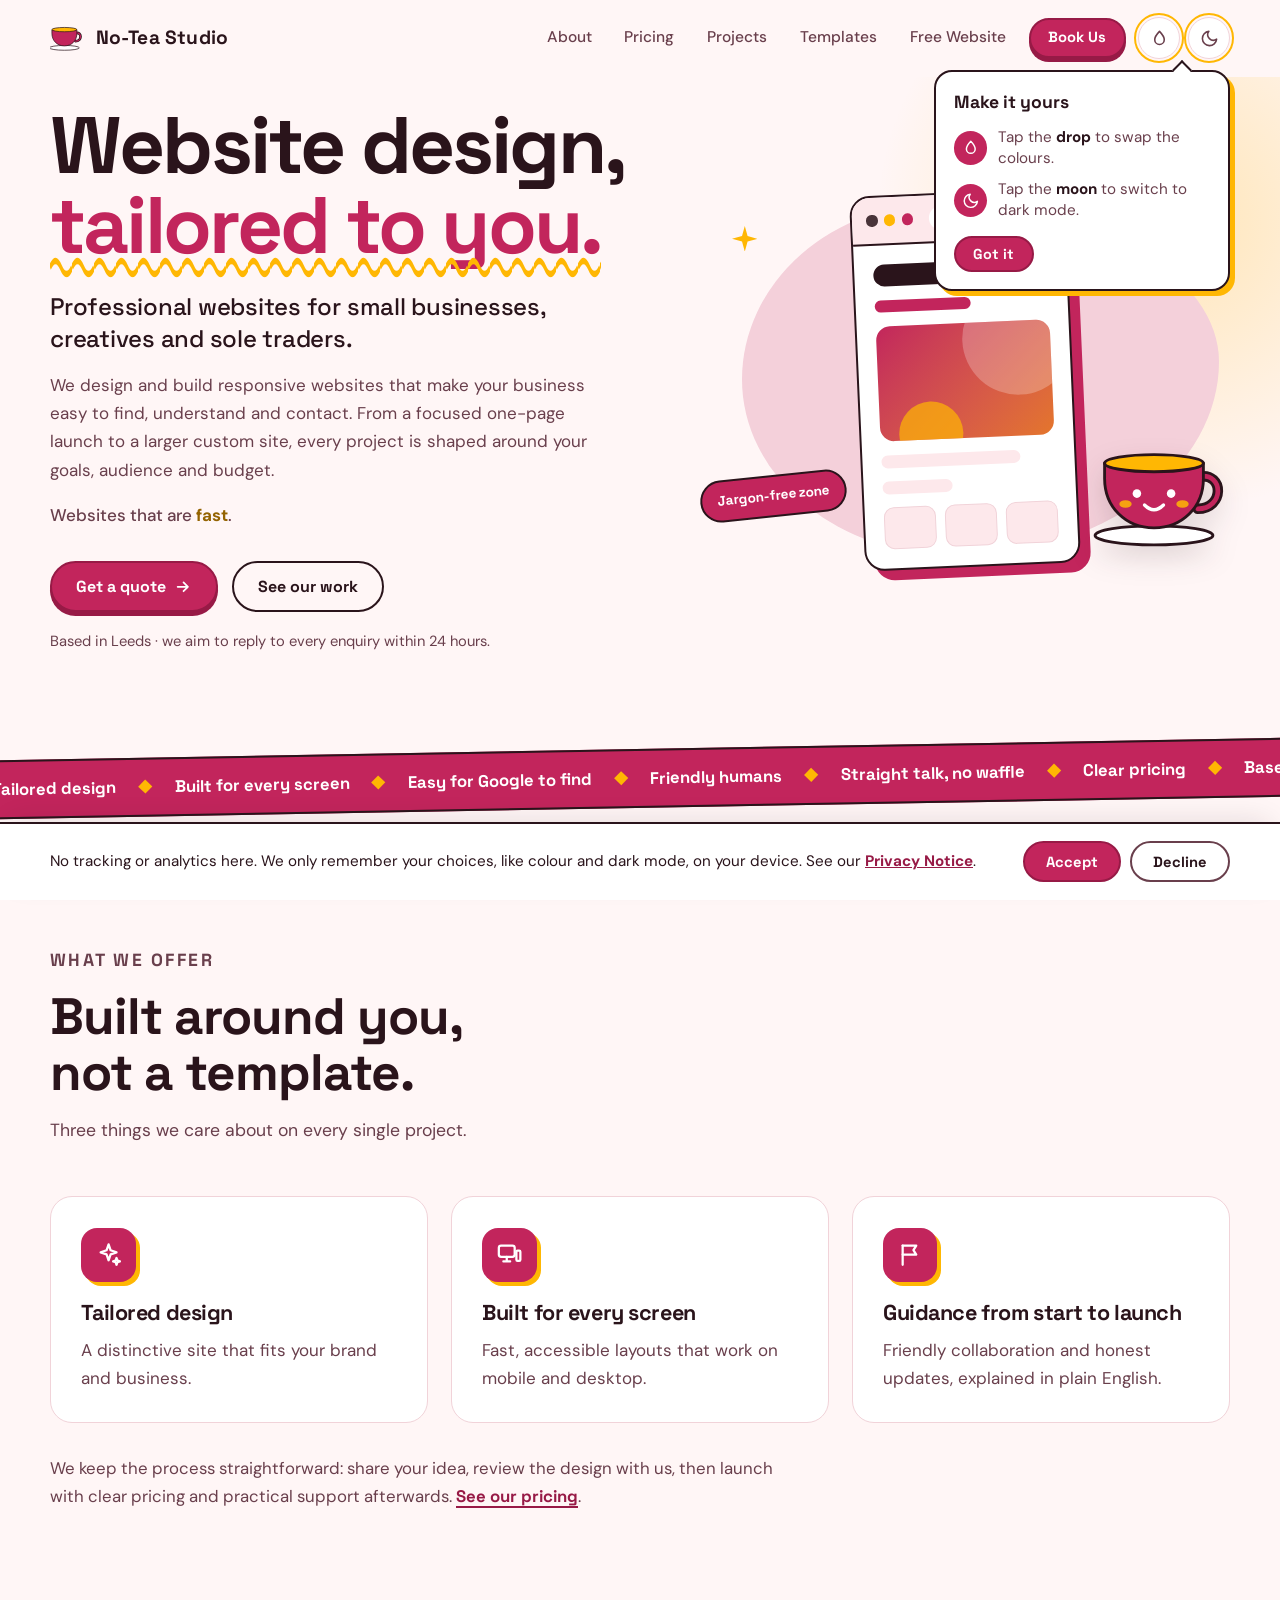
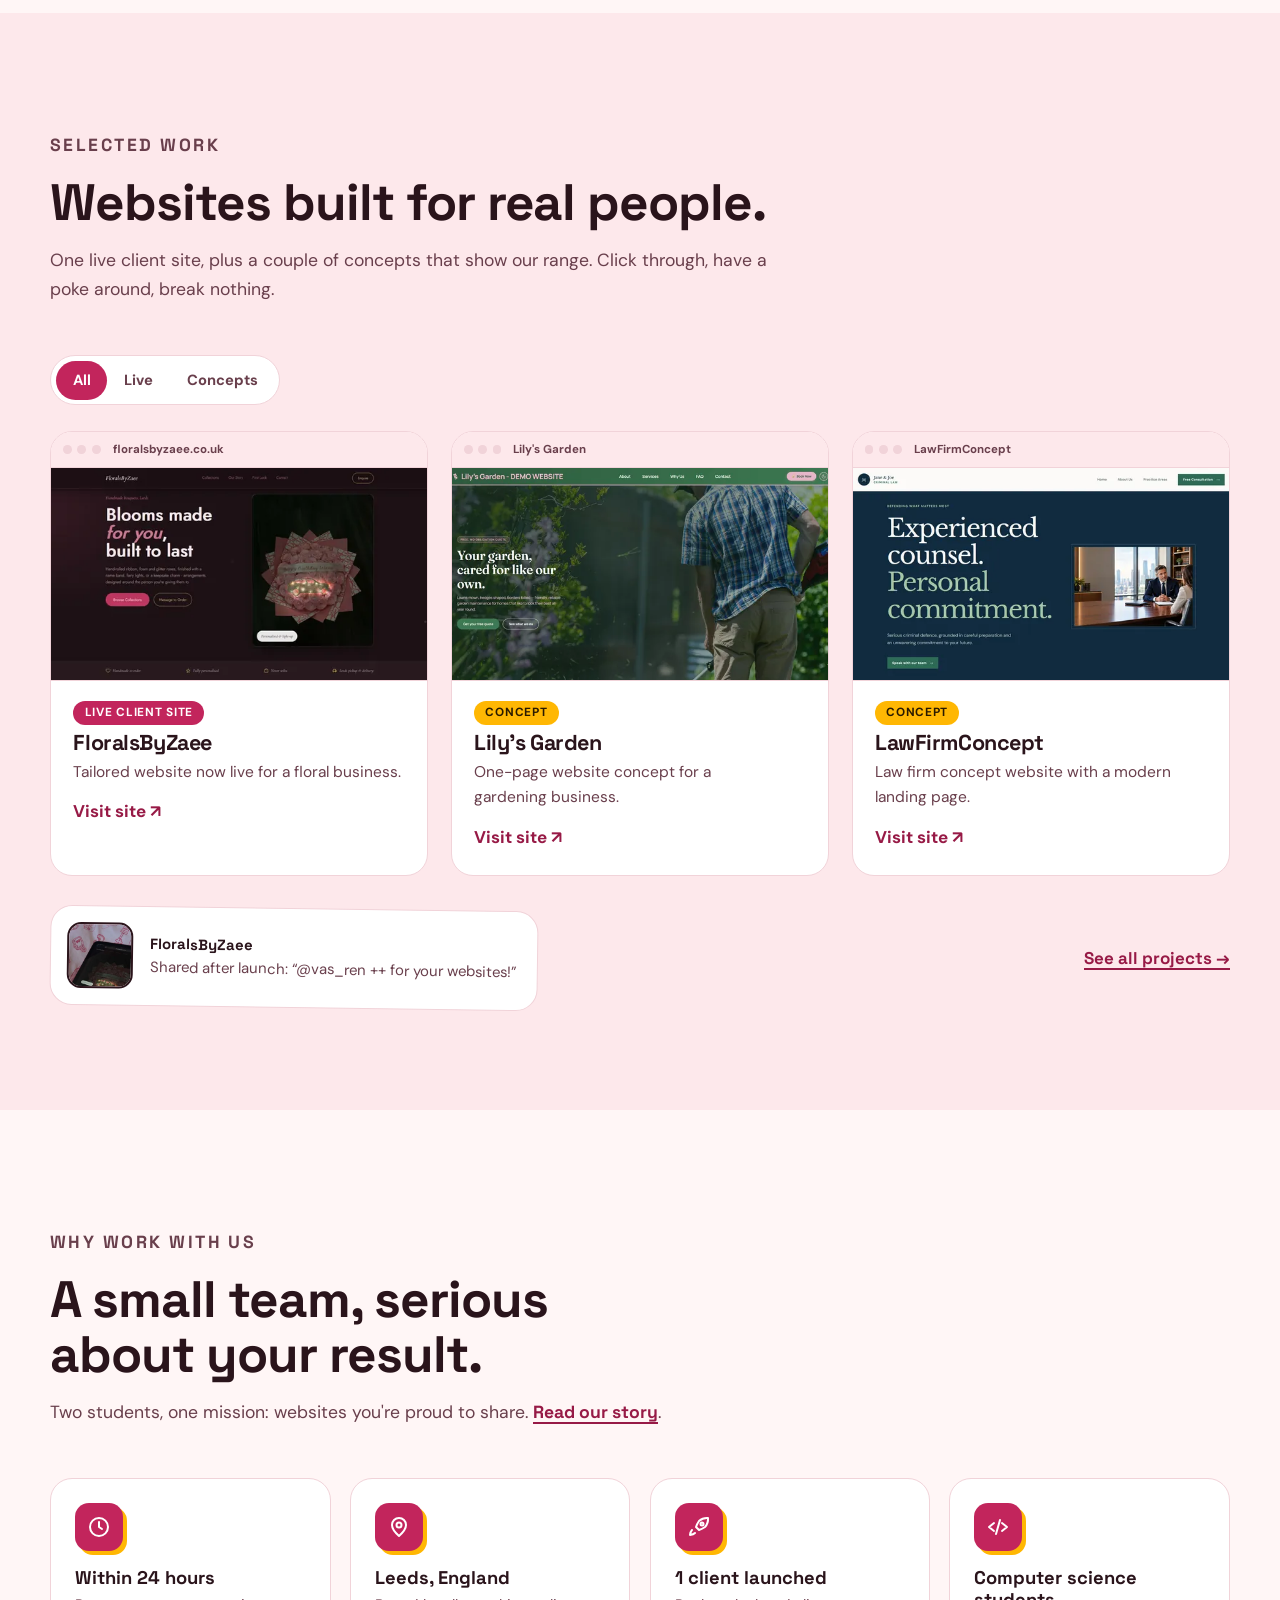
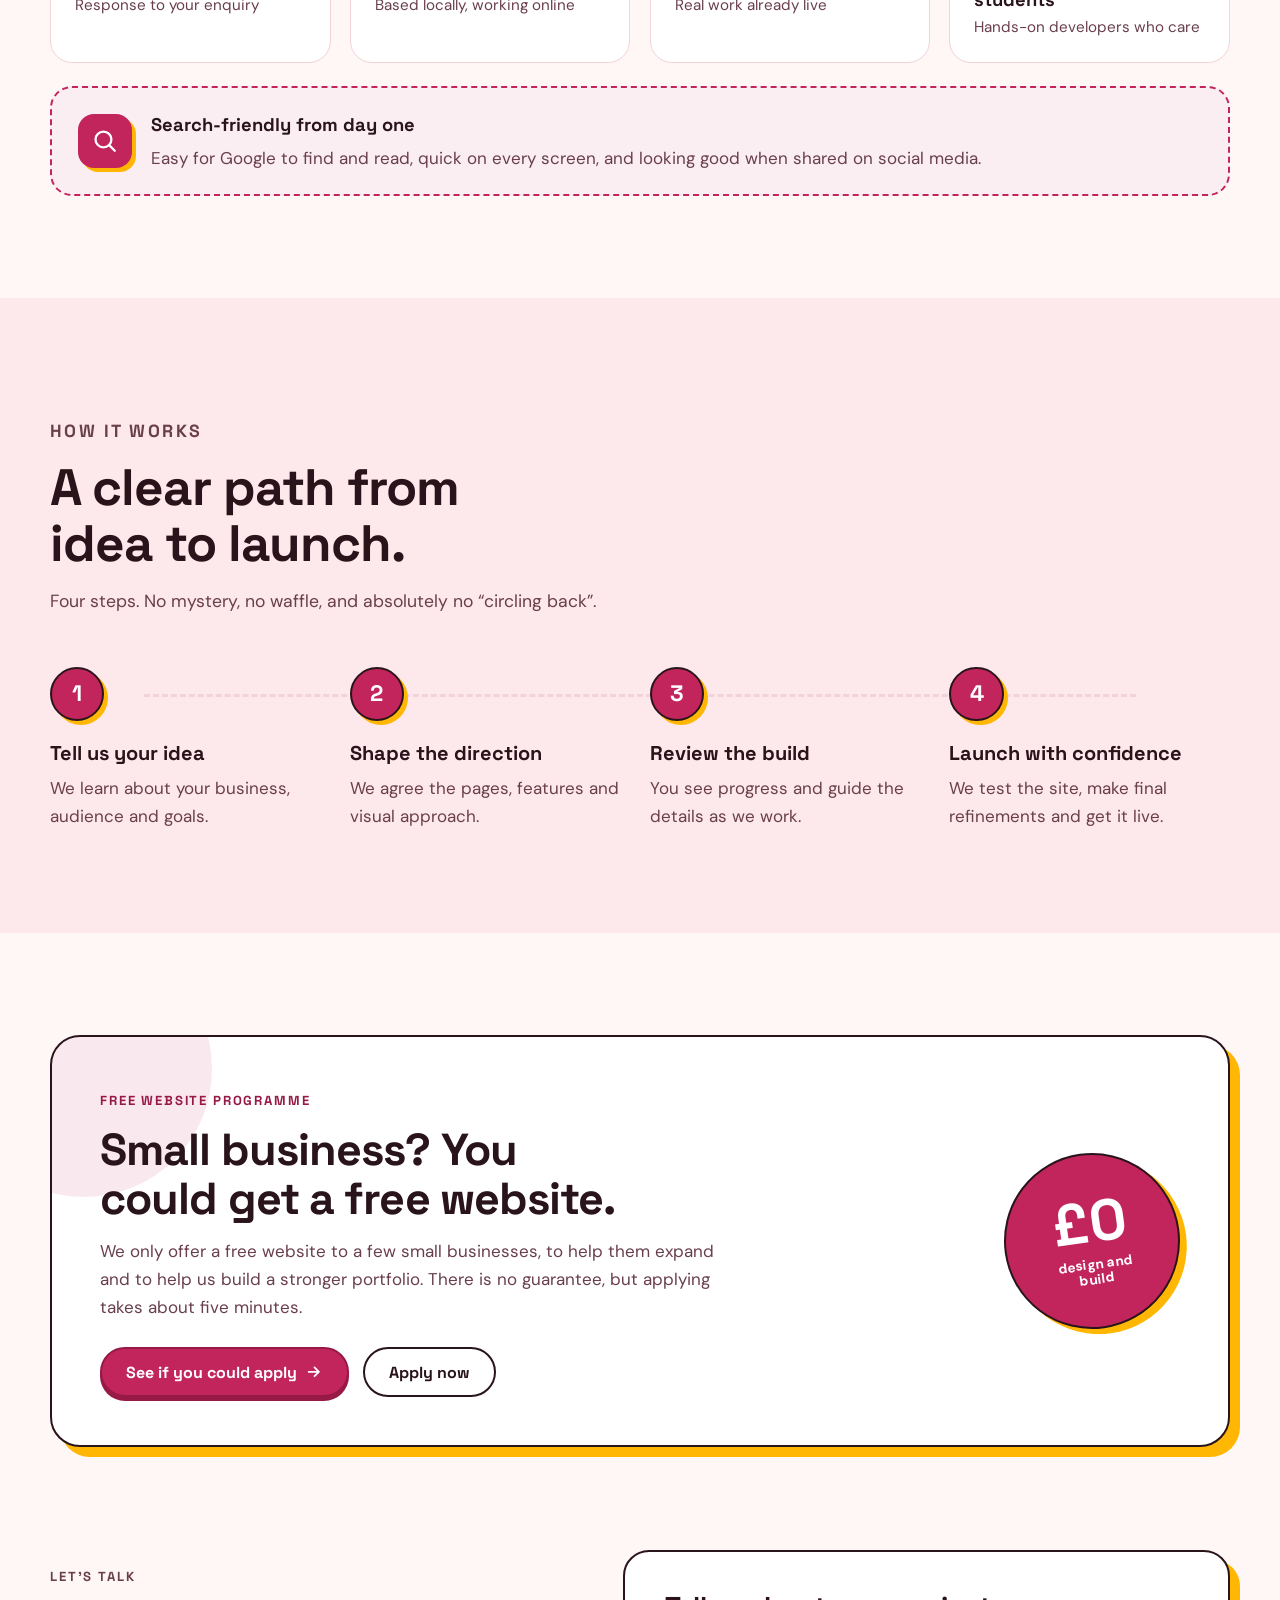
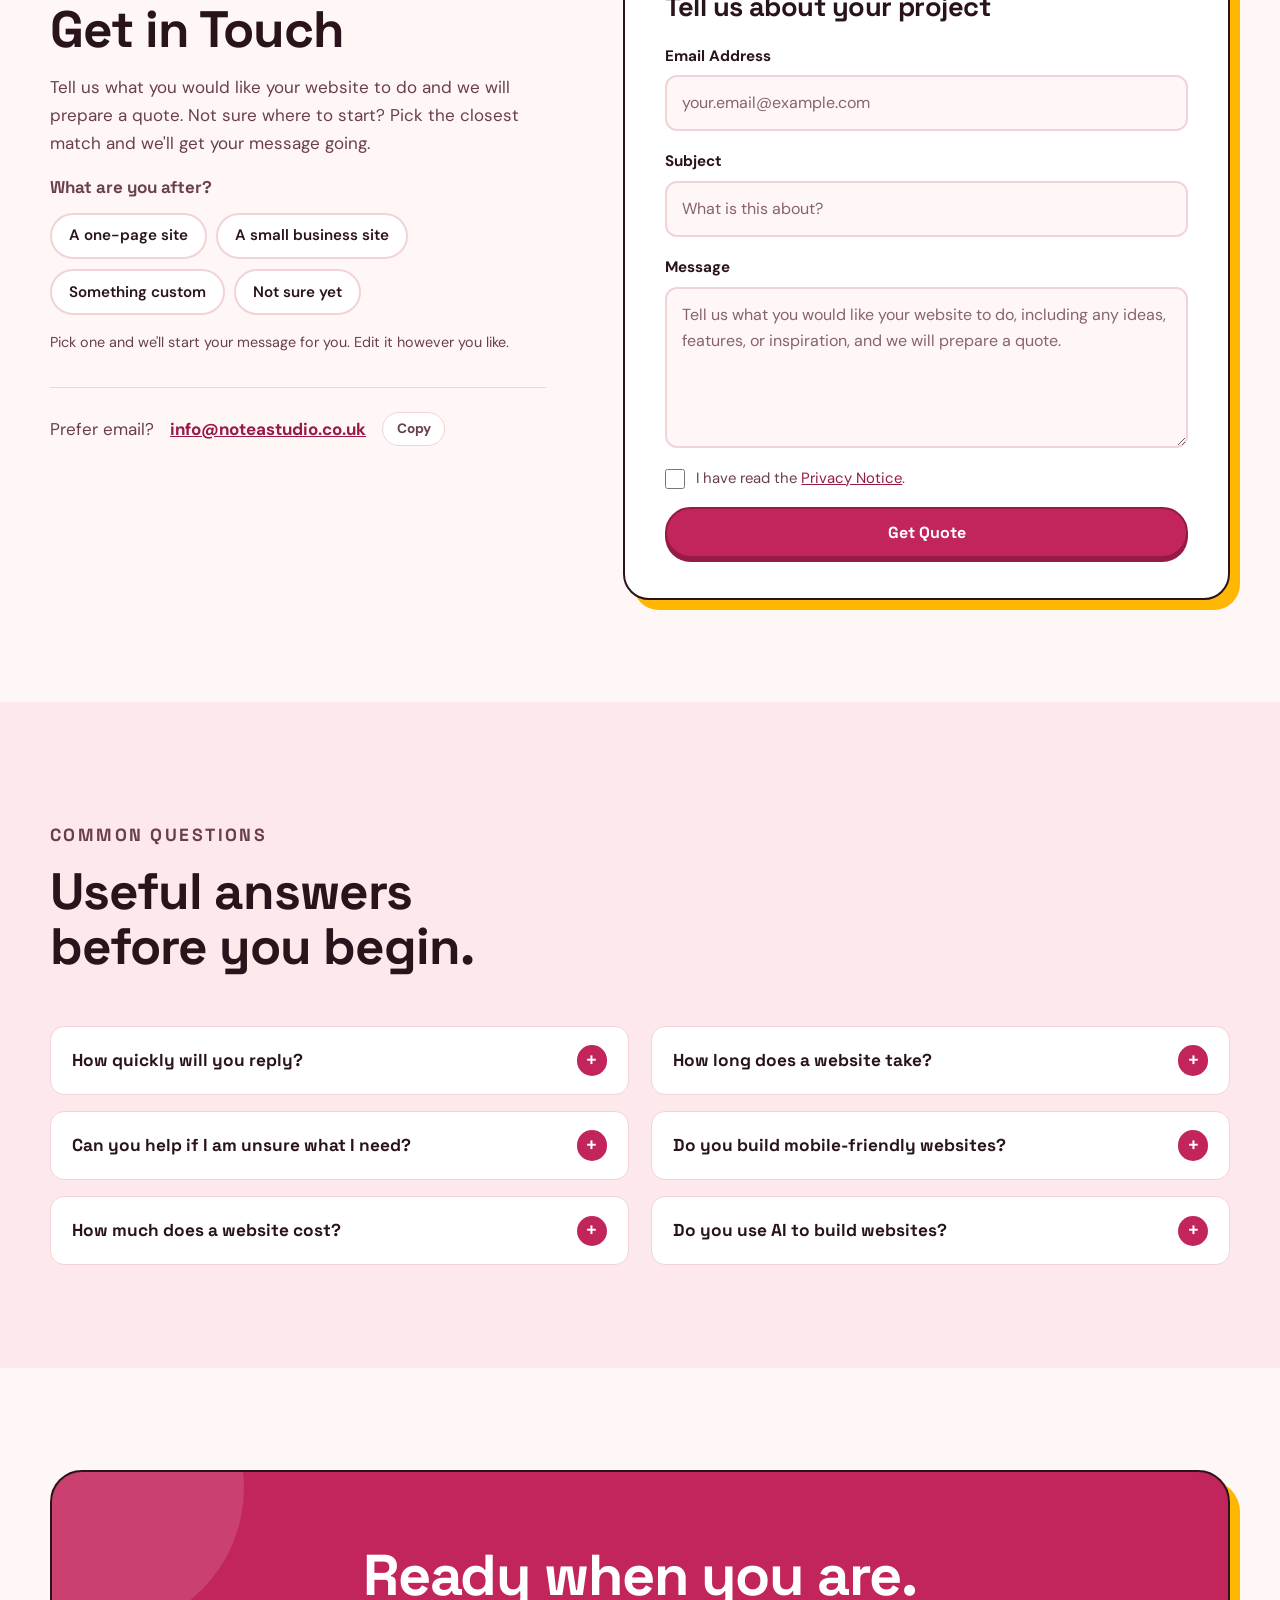
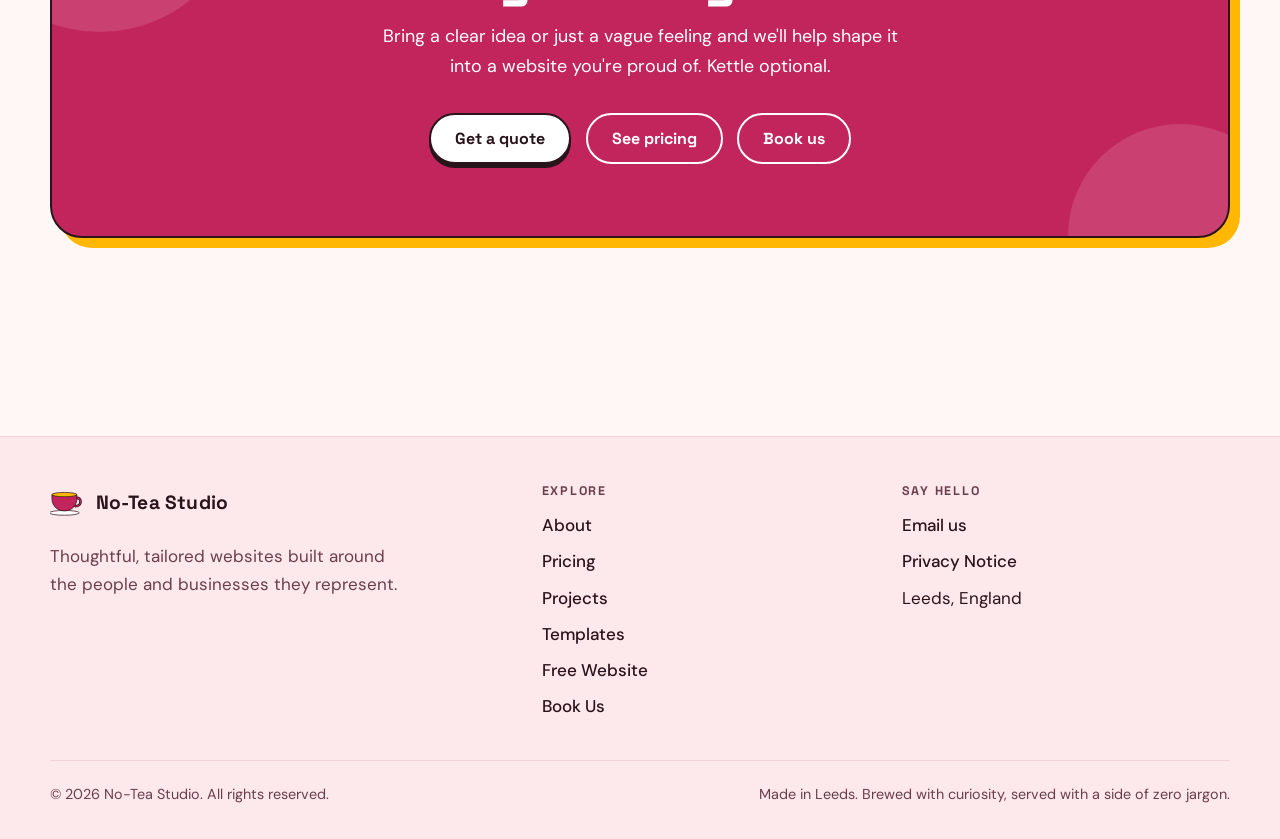
==== commit b3cd960e: "Added portfolio templates" ====
--- a/index.html
+++ b/index.html
@@ -13,7 +13,9 @@
                 var stored = localStorage.getItem('theme');
                 theme = stored || (window.matchMedia && window.matchMedia('(prefers-color-scheme: dark)').matches ? 'dark' : 'light');
                 var p = localStorage.getItem('palette');
-                if (/^(matcha|builders|earlgrey|signal|halloween|hibiscus)$/.test(p || '')) { palette = p; }
+                // Seasonal palettes: christmas is live. To bring Halloween back next October, add "halloween"
+                // to this list and uncomment its button in the palette picker (search for HALLOWEEN).
+                if (/^(matcha|builders|earlgrey|signal|christmas|hibiscus)$/.test(p || '')) { palette = p; }
             } catch (e) { }
             d.setAttribute('data-theme', theme);
             d.setAttribute('data-palette', palette);
@@ -218,6 +220,31 @@
                         <path d="M46 108l12 6 10-8 12 10 12-10 10 8 12-6c-6 18-22 24-34 24s-28-6-34-24z" />
                     </g>
                 </svg>
+                <svg class="brand-mark brand-mark--tree" viewBox="22 -2 116 144" aria-hidden="true">
+                    <ellipse class="xt-shadow" cx="80" cy="141" rx="46" ry="6" />
+                    <rect class="xt-trunk" x="68" y="120" width="24" height="19" rx="3" />
+                    <path class="xt-tier xt-t3" d="M80 62L135 124Q107.5 134 80 124Q52.5 134 25 124z" />
+                    <path class="xt-tier xt-t2" d="M80 36L123 96Q101.5 105 80 96Q58.5 105 37 96z" />
+                    <path class="xt-tier xt-t1" d="M80 16L111 68Q95.5 76 80 68Q64.5 76 49 68z" />
+                    <path class="xt-string" d="M56 58Q80 70 104 58M48 86Q80 100 112 86" />
+                    <circle class="xt-lamp xt-lamp-a" cx="64" cy="61.3" r="3.2" />
+                    <circle class="xt-lamp xt-lamp-b" cx="80" cy="64" r="3.2" />
+                    <circle class="xt-lamp xt-lamp-a" cx="96" cy="61.3" r="3.2" />
+                    <circle class="xt-lamp xt-lamp-b" cx="58" cy="89.7" r="3.2" />
+                    <circle class="xt-lamp xt-lamp-a" cx="80" cy="93" r="3.2" />
+                    <circle class="xt-lamp xt-lamp-b" cx="102" cy="89.7" r="3.2" />
+                    <circle class="xt-bauble xt-bau-r" cx="42" cy="115" r="5.5" />
+                    <circle class="xt-bauble xt-bau-g" cx="118" cy="113" r="5.5" />
+                    <circle class="xt-bauble xt-bau-b" cx="72" cy="45" r="4.6" />
+                    <g class="xt-face">
+                        <circle class="xt-eye" cx="65" cy="108" r="4.3" />
+                        <circle class="xt-eye" cx="95" cy="108" r="4.3" />
+                        <ellipse class="xt-cheek" cx="55" cy="116" rx="5.5" ry="3.4" />
+                        <ellipse class="xt-cheek" cx="105" cy="116" rx="5.5" ry="3.4" />
+                        <path class="xt-smile" d="M72 114q8 8 16 0" />
+                    </g>
+                    <path class="xt-star" d="M80.0 0.0L83.3 8.5L92.4 9.0L85.3 14.7L87.6 23.5L80.0 18.6L72.4 23.5L74.7 14.7L67.6 9.0L76.7 8.5z" />
+                </svg>
                 <span>No-Tea Studio</span>
             </a>
 
@@ -226,6 +253,7 @@
                     <li><a href="/about/">About</a></li>
                     <li><a href="/pricing/">Pricing</a></li>
                     <li><a href="/projects/">Projects</a></li>
+                    <li><a href="/templates/">Templates</a></li>
                     <li><a href="/free-website/">Free Website</a></li>
                 </ul>
                 <a class="btn btn-primary btn-sm nav-cta" href="/bookings/">Book Us</a>
@@ -244,7 +272,10 @@
                         <button type="button" role="radio" aria-checked="false" data-palette="builders"><span class="swatch" style="--sw1:#a24a17;--sw2:#f2b134"></span>Builder's Tea</button>
                         <button type="button" role="radio" aria-checked="false" data-palette="earlgrey"><span class="swatch" style="--sw1:#4a52c4;--sw2:#f59fb5"></span>Earl Grey</button>
                         <button type="button" role="radio" aria-checked="false" data-palette="signal"><span class="swatch" style="--sw1:#2b2d42;--sw2:#d90429"></span>Signal</button>
+                        <button type="button" role="radio" aria-checked="false" data-palette="christmas"><span class="swatch" style="--sw1:#b91c1c;--sw2:#1f7a45"></span>Christmas</button>
+                        <!-- HALLOWEEN (hidden until next October): uncomment this button and add "halloween" to the palette list in the head script to bring it back.
                         <button type="button" role="radio" aria-checked="false" data-palette="halloween"><span class="swatch" style="--sw1:#e8590c;--sw2:#5b21b6"></span>Halloween</button>
+                        -->
                     </div>
                 </div>
 
@@ -275,7 +306,7 @@
                     <h1 id="hero-heading">Website design, <span class="hl">tailored to you.</span></h1>
                     <p class="lead">Professional websites for small businesses, creatives and sole traders.</p>
                     <p class="hero-copy">We design and build responsive websites that make your business easy to find, understand and contact. From a focused one-page launch to a larger custom site, every project is shaped around your goals, audience and budget.</p>
-                    <p class="rotator-line">Websites that are <span class="rotator" data-words="friendly|fast|findable|plain-spoken|mobile-ready|yours" data-words-halloween="frightfully friendly|dead fast|findable|ghost-free|mobile-ready|yours">friendly</span>.</p>
+                    <p class="rotator-line">Websites that are <span class="rotator" data-words="friendly|fast|findable|plain-spoken|mobile-ready|yours" data-words-halloween="frightfully friendly|dead fast|findable|ghost-free|mobile-ready|yours" data-words-christmas="merry|friendly|fast|findable|gift-wrapped|yours">friendly</span>.</p>
                     <div class="hero-actions">
                         <a class="btn btn-primary" href="#contact">Get a quote
                             <svg viewBox="0 0 24 24" aria-hidden="true"><path d="M5 12h14M13 6l6 6-6 6" /></svg></a>
@@ -289,7 +320,7 @@
                     <svg class="spark spark-a" viewBox="0 0 24 24" aria-hidden="true"><path d="M12 0l2.6 9.4L24 12l-9.4 2.6L12 24l-2.6-9.4L0 12l9.4-2.6z" /></svg>
                     <svg class="spark spark-b" viewBox="0 0 24 24" aria-hidden="true"><path d="M12 0l2.6 9.4L24 12l-9.4 2.6L12 24l-2.6-9.4L0 12l9.4-2.6z" /></svg>
                     <div class="sticker sticker-a" aria-hidden="true">24-hour reply goal</div>
-                    <div class="sticker sticker-b" aria-hidden="true" data-halloween="Ghost-free zone">Jargon-free zone</div>
+                    <div class="sticker sticker-b" aria-hidden="true" data-halloween="Ghost-free zone" data-christmas="Jargon: naughty list">Jargon-free zone</div>
 
                     <div class="art-layer" data-depth="12" aria-hidden="true">
                         <div class="art-window">
@@ -339,6 +370,31 @@
                                 <path d="M46 108l12 6 10-8 12 10 12-10 10 8 12-6c-6 18-22 24-34 24s-28-6-34-24z" />
                             </g>
                         </svg>
+                        <svg class="cup-art cup-art--tree" viewBox="0 0 160 150" aria-hidden="true">
+                            <ellipse class="xt-shadow" cx="80" cy="141" rx="46" ry="6" />
+                            <rect class="xt-trunk" x="68" y="120" width="24" height="19" rx="3" />
+                            <path class="xt-tier xt-t3" d="M80 62L135 124Q107.5 134 80 124Q52.5 134 25 124z" />
+                            <path class="xt-tier xt-t2" d="M80 36L123 96Q101.5 105 80 96Q58.5 105 37 96z" />
+                            <path class="xt-tier xt-t1" d="M80 16L111 68Q95.5 76 80 68Q64.5 76 49 68z" />
+                            <path class="xt-string" d="M56 58Q80 70 104 58M48 86Q80 100 112 86" />
+                            <circle class="xt-lamp xt-lamp-a" cx="64" cy="61.3" r="3.2" />
+                            <circle class="xt-lamp xt-lamp-b" cx="80" cy="64" r="3.2" />
+                            <circle class="xt-lamp xt-lamp-a" cx="96" cy="61.3" r="3.2" />
+                            <circle class="xt-lamp xt-lamp-b" cx="58" cy="89.7" r="3.2" />
+                            <circle class="xt-lamp xt-lamp-a" cx="80" cy="93" r="3.2" />
+                            <circle class="xt-lamp xt-lamp-b" cx="102" cy="89.7" r="3.2" />
+                            <circle class="xt-bauble xt-bau-r" cx="42" cy="115" r="5.5" />
+                            <circle class="xt-bauble xt-bau-g" cx="118" cy="113" r="5.5" />
+                            <circle class="xt-bauble xt-bau-b" cx="72" cy="45" r="4.6" />
+                            <g class="xt-face">
+                                <circle class="xt-eye" cx="65" cy="108" r="4.3" />
+                                <circle class="xt-eye" cx="95" cy="108" r="4.3" />
+                                <ellipse class="xt-cheek" cx="55" cy="116" rx="5.5" ry="3.4" />
+                                <ellipse class="xt-cheek" cx="105" cy="116" rx="5.5" ry="3.4" />
+                                <path class="xt-smile" d="M72 114q8 8 16 0" />
+                            </g>
+                            <path class="xt-star" d="M80.0 0.0L83.3 8.5L92.4 9.0L85.3 14.7L87.6 23.5L80.0 18.6L72.4 23.5L74.7 14.7L67.6 9.0L76.7 8.5z" />
+                        </svg>
                     </button>
                     <p class="cup-bubble" id="cup-bubble" role="status" aria-live="polite"></p>
                 </div>
@@ -673,7 +729,7 @@
             <div class="container">
                 <div class="cta-band reveal">
                     <h2 id="cta-heading">Ready when you are.</h2>
-                    <p data-halloween="Bring a clear idea or just a vague feeling and we'll help shape it into a website you're proud of. Cauldron optional.">Bring a clear idea or just a vague feeling and we'll help shape it into a website you're proud of. Kettle optional.</p>
+                    <p data-halloween="Bring a clear idea or just a vague feeling and we'll help shape it into a website you're proud of. Cauldron optional." data-christmas="Bring a clear idea or just a vague feeling and we'll help shape it into a website you're proud of. Mince pies optional.">Bring a clear idea or just a vague feeling and we'll help shape it into a website you're proud of. Kettle optional.</p>
                     <div class="cta-actions">
                         <a class="btn btn-light" href="#contact">Get a quote</a>
                         <a class="btn btn-outline" href="/pricing/">See pricing</a>
@@ -712,6 +768,31 @@
                                 <path d="M46 108l12 6 10-8 12 10 12-10 10 8 12-6c-6 18-22 24-34 24s-28-6-34-24z" />
                             </g>
                         </svg>
+                        <svg class="brand-mark brand-mark--tree" viewBox="22 -2 116 144" aria-hidden="true">
+                            <ellipse class="xt-shadow" cx="80" cy="141" rx="46" ry="6" />
+                            <rect class="xt-trunk" x="68" y="120" width="24" height="19" rx="3" />
+                            <path class="xt-tier xt-t3" d="M80 62L135 124Q107.5 134 80 124Q52.5 134 25 124z" />
+                            <path class="xt-tier xt-t2" d="M80 36L123 96Q101.5 105 80 96Q58.5 105 37 96z" />
+                            <path class="xt-tier xt-t1" d="M80 16L111 68Q95.5 76 80 68Q64.5 76 49 68z" />
+                            <path class="xt-string" d="M56 58Q80 70 104 58M48 86Q80 100 112 86" />
+                            <circle class="xt-lamp xt-lamp-a" cx="64" cy="61.3" r="3.2" />
+                            <circle class="xt-lamp xt-lamp-b" cx="80" cy="64" r="3.2" />
+                            <circle class="xt-lamp xt-lamp-a" cx="96" cy="61.3" r="3.2" />
+                            <circle class="xt-lamp xt-lamp-b" cx="58" cy="89.7" r="3.2" />
+                            <circle class="xt-lamp xt-lamp-a" cx="80" cy="93" r="3.2" />
+                            <circle class="xt-lamp xt-lamp-b" cx="102" cy="89.7" r="3.2" />
+                            <circle class="xt-bauble xt-bau-r" cx="42" cy="115" r="5.5" />
+                            <circle class="xt-bauble xt-bau-g" cx="118" cy="113" r="5.5" />
+                            <circle class="xt-bauble xt-bau-b" cx="72" cy="45" r="4.6" />
+                            <g class="xt-face">
+                                <circle class="xt-eye" cx="65" cy="108" r="4.3" />
+                                <circle class="xt-eye" cx="95" cy="108" r="4.3" />
+                                <ellipse class="xt-cheek" cx="55" cy="116" rx="5.5" ry="3.4" />
+                                <ellipse class="xt-cheek" cx="105" cy="116" rx="5.5" ry="3.4" />
+                                <path class="xt-smile" d="M72 114q8 8 16 0" />
+                            </g>
+                            <path class="xt-star" d="M80.0 0.0L83.3 8.5L92.4 9.0L85.3 14.7L87.6 23.5L80.0 18.6L72.4 23.5L74.7 14.7L67.6 9.0L76.7 8.5z" />
+                        </svg>
                         <span>No-Tea Studio</span>
                     </a>
                     <p>Thoughtful, tailored websites built around the people and businesses they represent.</p>
@@ -722,6 +803,7 @@
                         <li><a href="/about/">About</a></li>
                         <li><a href="/pricing/">Pricing</a></li>
                         <li><a href="/projects/">Projects</a></li>
+                        <li><a href="/templates/">Templates</a></li>
                         <li><a href="/free-website/">Free Website</a></li>
                         <li><a href="/bookings/">Book Us</a></li>
                     </ul>
@@ -737,7 +819,7 @@
             </div>
             <div class="footer-base">
                 <p>&copy; 2026 No-Tea Studio. All rights reserved.</p>
-                <p data-halloween="Made in Leeds. Brewed with curiosity, haunted by zero jargon.">Made in Leeds. Brewed with curiosity, served with a side of zero jargon.</p>
+                <p data-halloween="Made in Leeds. Brewed with curiosity, haunted by zero jargon." data-christmas="Made in Leeds. Wrapped with care, with no jargon left under the tree.">Made in Leeds. Brewed with curiosity, served with a side of zero jargon.</p>
             </div>
         </div>
     </footer>
--- a/home.css
+++ b/home.css
@@ -118,6 +118,26 @@
 	color-scheme: light;
 }
 
+/* ---- Palette 8: Christmas (seasonal: berry red, holly green, snowy mint-white) ---- */
+html[data-palette="christmas"] {
+	--c-bg: #f5faf6;
+	--c-bg-alt: #e4f1e8;
+	--c-surface: #ffffff;
+	--c-ink: #0f2a1b;
+	--c-ink-soft: #3d5d4b;
+	--c-primary: #b91c1c;
+	--c-on-primary: #ffffff;
+	--c-primary-deep: #991b1b;
+	--c-accent: #1f7a45;
+	--c-accent-text: #166534;
+	--c-on-accent: #ffffff;
+	--c-line: #cbe3d3;
+	--c-shadow: rgba(15, 42, 27, 0.16);
+	--snow: #a6cde6;
+	--snow-cap: #ffffff;
+	color-scheme: light;
+}
+
 /* ---- Palette 4: Hibiscus (pink, the default) ---- */
 :root,
 html[data-palette="hibiscus"] {
@@ -226,6 +246,25 @@
 	--web-ink: #d9c9f0;
 	--bat: #3d2760;
 	--spider: #cbb8ea;
+}
+
+/* Christmas in dark mode: deep pine surfaces, bright berry red and mint-green accents */
+html[data-theme="dark"][data-palette="christmas"] {
+	--c-bg: #0b1712;
+	--c-bg-alt: #0f1f18;
+	--c-surface: #162b21;
+	--c-ink: #f2f8f4;
+	--c-ink-soft: #a9c2b3;
+	--c-line: #25402f;
+	--c-edge: #355a44;
+	--c-primary: #ff6b6b;
+	--c-on-primary: #2b0508;
+	--c-primary-deep: #ff9a9a;
+	--c-accent: #5fd38d;
+	--c-accent-text: #86e3a9;
+	--c-on-accent: #06210f;
+	--snow: #ffffff;
+	--snow-cap: #d3e3ee;
 }
 
 /* Soft colour glow in two corners (fixed, so it never scrolls or repaints) */
@@ -2907,7 +2946,8 @@
 	animation: boo 650ms var(--ease);
 }
 
-.cup-bubble.is-boo {
+.cup-bubble.is-boo,
+.cup-bubble.is-ho {
 	padding: 0.45rem 1.1rem;
 	border-radius: 18px 18px 4px 18px;
 	color: var(--c-on-primary);
@@ -3092,3 +3132,282 @@
 		display: none;
 	}
 }
+
+/* =====================================================================
+   Christmas extras: a tree instead of the teacup, fairy lights along the header,
+   gentle snowfall in the page heroes and a snowy edge on the footer.
+   Everything below is hidden or inert unless html[data-palette="christmas"].
+   ===================================================================== */
+
+/* Teacup -> tree (hero mascot and the logo in the header and footer) */
+.brand .brand-mark--tree,
+.art-cup .cup-art--tree {
+	display: none;
+}
+
+html[data-palette="christmas"] .brand .brand-mark--tea,
+html[data-palette="christmas"] .art-cup .cup-art--tea {
+	display: none;
+}
+
+html[data-palette="christmas"] .brand .brand-mark--tree,
+html[data-palette="christmas"] .art-cup .cup-art--tree {
+	display: block;
+}
+
+/* the tree is slimmer than the cup, so give the hero one a little more presence */
+html[data-palette="christmas"] .art-cup .cup-art--tree {
+	transform: scale(1.14);
+	transform-origin: 50% 100%;
+}
+
+.xt-shadow {
+	fill: var(--c-shadow);
+}
+
+.xt-trunk {
+	fill: #8a5a2b;
+	stroke: #3a2410;
+	stroke-width: 3;
+	stroke-linejoin: round;
+}
+
+.xt-tier {
+	stroke: #0e3a21;
+	stroke-width: 3;
+	stroke-linejoin: round;
+}
+
+.xt-t1 { fill: #43b56f; }
+.xt-t2 { fill: #31a05c; }
+.xt-t3 { fill: #248d4e; }
+
+.xt-string {
+	fill: none;
+	stroke: #fcd34d;
+	stroke-width: 2.2;
+	stroke-linecap: round;
+}
+
+.xt-lamp {
+	stroke: #0e3a21;
+	stroke-width: 1.2;
+}
+
+.xt-lamp-a {
+	fill: #ff5d5d;
+	animation: lamp 1.8s ease-in-out infinite;
+}
+
+.xt-lamp-b {
+	fill: #ffe066;
+	animation: lamp 1.8s ease-in-out -0.9s infinite;
+}
+
+.xt-bauble {
+	stroke: #0e3a21;
+	stroke-width: 1.6;
+}
+
+.xt-bau-r { fill: #e63946; }
+.xt-bau-g { fill: #ffd166; }
+.xt-bau-b { fill: #4cc9f0; }
+
+.xt-eye {
+	fill: #0e3a21;
+	transform-box: fill-box;
+	transform-origin: center;
+	animation: blink 5s infinite;
+}
+
+.xt-cheek {
+	fill: #ff9fb2;
+	opacity: 0.85;
+}
+
+.xt-smile {
+	fill: none;
+	stroke: #0e3a21;
+	stroke-width: 3;
+	stroke-linecap: round;
+}
+
+.xt-star {
+	fill: #ffd43b;
+	stroke: #b7791f;
+	stroke-width: 2.2;
+	stroke-linejoin: round;
+	transform-box: fill-box;
+	transform-origin: center;
+	animation: glint 2.8s ease-in-out infinite;
+}
+
+/* the lights glow once the room goes dark */
+html[data-theme="dark"] .art-cup .cup-art--tree {
+	filter: drop-shadow(0 0 16px rgba(95, 211, 141, 0.35)) drop-shadow(0 12px 14px var(--c-shadow));
+}
+
+html[data-theme="dark"] .xt-star {
+	filter: drop-shadow(0 0 4px rgba(255, 212, 59, 0.9));
+}
+
+html[data-theme="dark"] .xt-lamp-a {
+	filter: drop-shadow(0 0 3px #ff5d5d);
+}
+
+html[data-theme="dark"] .xt-lamp-b {
+	filter: drop-shadow(0 0 3px #ffe066);
+}
+
+/* "Ho ho ho!" moment: the tree sways and the bubble shouts */
+.art-cup.is-ho {
+	transform-origin: 50% 92%;
+	animation: jingle 750ms var(--ease);
+}
+
+/* Fairy lights hanging from the bottom edge of the header. Two layers of bulbs on the same
+   wire take turns to glow. They are backgrounds, so no extra markup on any page. */
+html[data-palette="christmas"] .site-header::before,
+html[data-palette="christmas"] .site-header::after {
+	content: '';
+	position: absolute;
+	top: 100%;
+	left: 0;
+	right: 0;
+	height: 26px;
+	background-repeat: repeat-x;
+	background-size: 120px 26px;
+	pointer-events: none;
+}
+
+html[data-palette="christmas"] .site-header::before {
+	background-image: url("data:image/svg+xml,%3Csvg xmlns='http://www.w3.org/2000/svg' width='120' height='26' viewBox='0 0 120 26'%3E%3Cpath d='M0 3Q30 15 60 3Q90 15 120 3' fill='none' stroke='%232f6b45' stroke-width='1.8'/%3E%3Cpath d='M13 8h4l-.7 3h-2.6zM73 8h4l-.7 3h-2.6z' fill='%23314d3b'/%3E%3Cellipse cx='15' cy='15' rx='3.4' ry='4.6' fill='%23ff4d4f'/%3E%3Cellipse cx='75' cy='15' rx='3.4' ry='4.6' fill='%2338bdf8'/%3E%3C/svg%3E");
+	animation: lights-a 2.4s ease-in-out infinite;
+}
+
+html[data-palette="christmas"] .site-header::after {
+	background-image: url("data:image/svg+xml,%3Csvg xmlns='http://www.w3.org/2000/svg' width='120' height='26' viewBox='0 0 120 26'%3E%3Cpath d='M0 3Q30 15 60 3Q90 15 120 3' fill='none' stroke='%232f6b45' stroke-width='1.8'/%3E%3Cpath d='M43 8h4l-.7 3h-2.6zM103 8h4l-.7 3h-2.6z' fill='%23314d3b'/%3E%3Cellipse cx='45' cy='15' rx='3.4' ry='4.6' fill='%23ffd43b'/%3E%3Cellipse cx='105' cy='15' rx='3.4' ry='4.6' fill='%234ade80'/%3E%3C/svg%3E");
+	animation: lights-b 2.4s ease-in-out infinite;
+}
+
+/* once the page scrolls, the lights fade out so they never sit over the text */
+html[data-palette="christmas"] .site-header.is-scrolled::before,
+html[data-palette="christmas"] .site-header.is-scrolled::after {
+	animation: lights-out 300ms ease forwards;
+}
+
+/* the open mobile menu covers the lights, so tuck them away while it is open */
+html[data-palette="christmas"] .site-header:has(.nav-burger[aria-expanded="true"])::before,
+html[data-palette="christmas"] .site-header:has(.nav-burger[aria-expanded="true"])::after {
+	display: none;
+}
+
+/* Snowfall behind the hero content. The snow layer is 600px taller than the hero and every
+   flake tile divides 600px, so sliding it down 600px loops without a seam. Only transform
+   animates, so it stays on the GPU. */
+html[data-palette="christmas"] .hero,
+html[data-palette="christmas"] .page-hero {
+	isolation: isolate;
+}
+
+html[data-palette="christmas"] .hero::after,
+html[data-palette="christmas"] .page-hero::after {
+	content: '';
+	position: absolute;
+	z-index: -1;
+	top: -600px;
+	right: 0;
+	bottom: 0;
+	left: 0;
+	pointer-events: none;
+	opacity: 0.85;
+	background-image:
+		radial-gradient(circle 2.6px at 40px 30px, var(--snow) 35%, transparent 100%),
+		radial-gradient(circle 1.8px at 150px 120px, var(--snow) 35%, transparent 100%),
+		radial-gradient(circle 3.2px at 60px 90px, var(--snow) 35%, transparent 100%),
+		radial-gradient(circle 2.2px at 210px 220px, var(--snow) 35%, transparent 100%),
+		radial-gradient(circle 3.8px at 120px 250px, var(--snow) 35%, transparent 100%),
+		radial-gradient(circle 2.8px at 430px 110px, var(--snow) 35%, transparent 100%);
+	background-size: 200px 200px, 200px 200px, 300px 300px, 300px 300px, 600px 600px, 600px 600px;
+	will-change: transform;
+	animation: snowfall 16s linear infinite;
+}
+
+/* a drift of snow along the top of the footer */
+html[data-palette="christmas"] .site-footer {
+	position: relative;
+}
+
+html[data-palette="christmas"] .site-footer::before {
+	content: '';
+	position: absolute;
+	top: -1.5px;
+	left: 0;
+	right: 0;
+	height: 14px;
+	pointer-events: none;
+	background:
+		radial-gradient(circle 11px at 14px 0, var(--snow-cap) 96%, transparent) 0 0 / 38px 14px repeat-x,
+		radial-gradient(circle 8px at 20px 0, var(--snow-cap) 96%, transparent) 9px 0 / 52px 14px repeat-x,
+		linear-gradient(var(--snow-cap), var(--snow-cap)) 0 0 / 100% 3px no-repeat;
+}
+
+@keyframes snowfall {
+	to { transform: translateY(600px); }
+}
+
+@keyframes lights-a {
+	0%, 100% { opacity: 1; }
+	50% { opacity: 0.45; }
+}
+
+@keyframes lights-out {
+	to { opacity: 0; }
+}
+
+@keyframes lights-b {
+	0%, 100% { opacity: 0.45; }
+	50% { opacity: 1; }
+}
+
+@keyframes lamp {
+	50% { opacity: 0.35; }
+}
+
+@keyframes glint {
+	50% { transform: scale(1.18) rotate(10deg); }
+}
+
+@keyframes jingle {
+	0% { transform: rotate(0) scale(1); }
+	15% { transform: rotate(-8deg) scale(1.2); }
+	32% { transform: rotate(7deg) scale(1.16); }
+	50% { transform: rotate(-5deg) scale(1.12); }
+	68% { transform: rotate(3deg) scale(1.06); }
+	100% { transform: rotate(0) scale(1); }
+}
+
+@media (prefers-reduced-motion: reduce) {
+	html[data-palette="christmas"] .hero::after,
+	html[data-palette="christmas"] .page-hero::after,
+	html[data-palette="christmas"] .site-header::before,
+	html[data-palette="christmas"] .site-header::after,
+	.xt-star,
+	.xt-lamp-a,
+	.xt-lamp-b {
+		animation: none;
+	}
+
+	html[data-palette="christmas"] .site-header.is-scrolled::before,
+	html[data-palette="christmas"] .site-header.is-scrolled::after {
+		opacity: 0;
+	}
+}
+
+/* narrow screens: the hero starts right under the header, so leave room for the bulbs */
+@media (max-width: 880px) {
+	html[data-palette="christmas"] .hero,
+	html[data-palette="christmas"] .page-hero {
+		padding-top: 1.7rem;
+	}
+}
